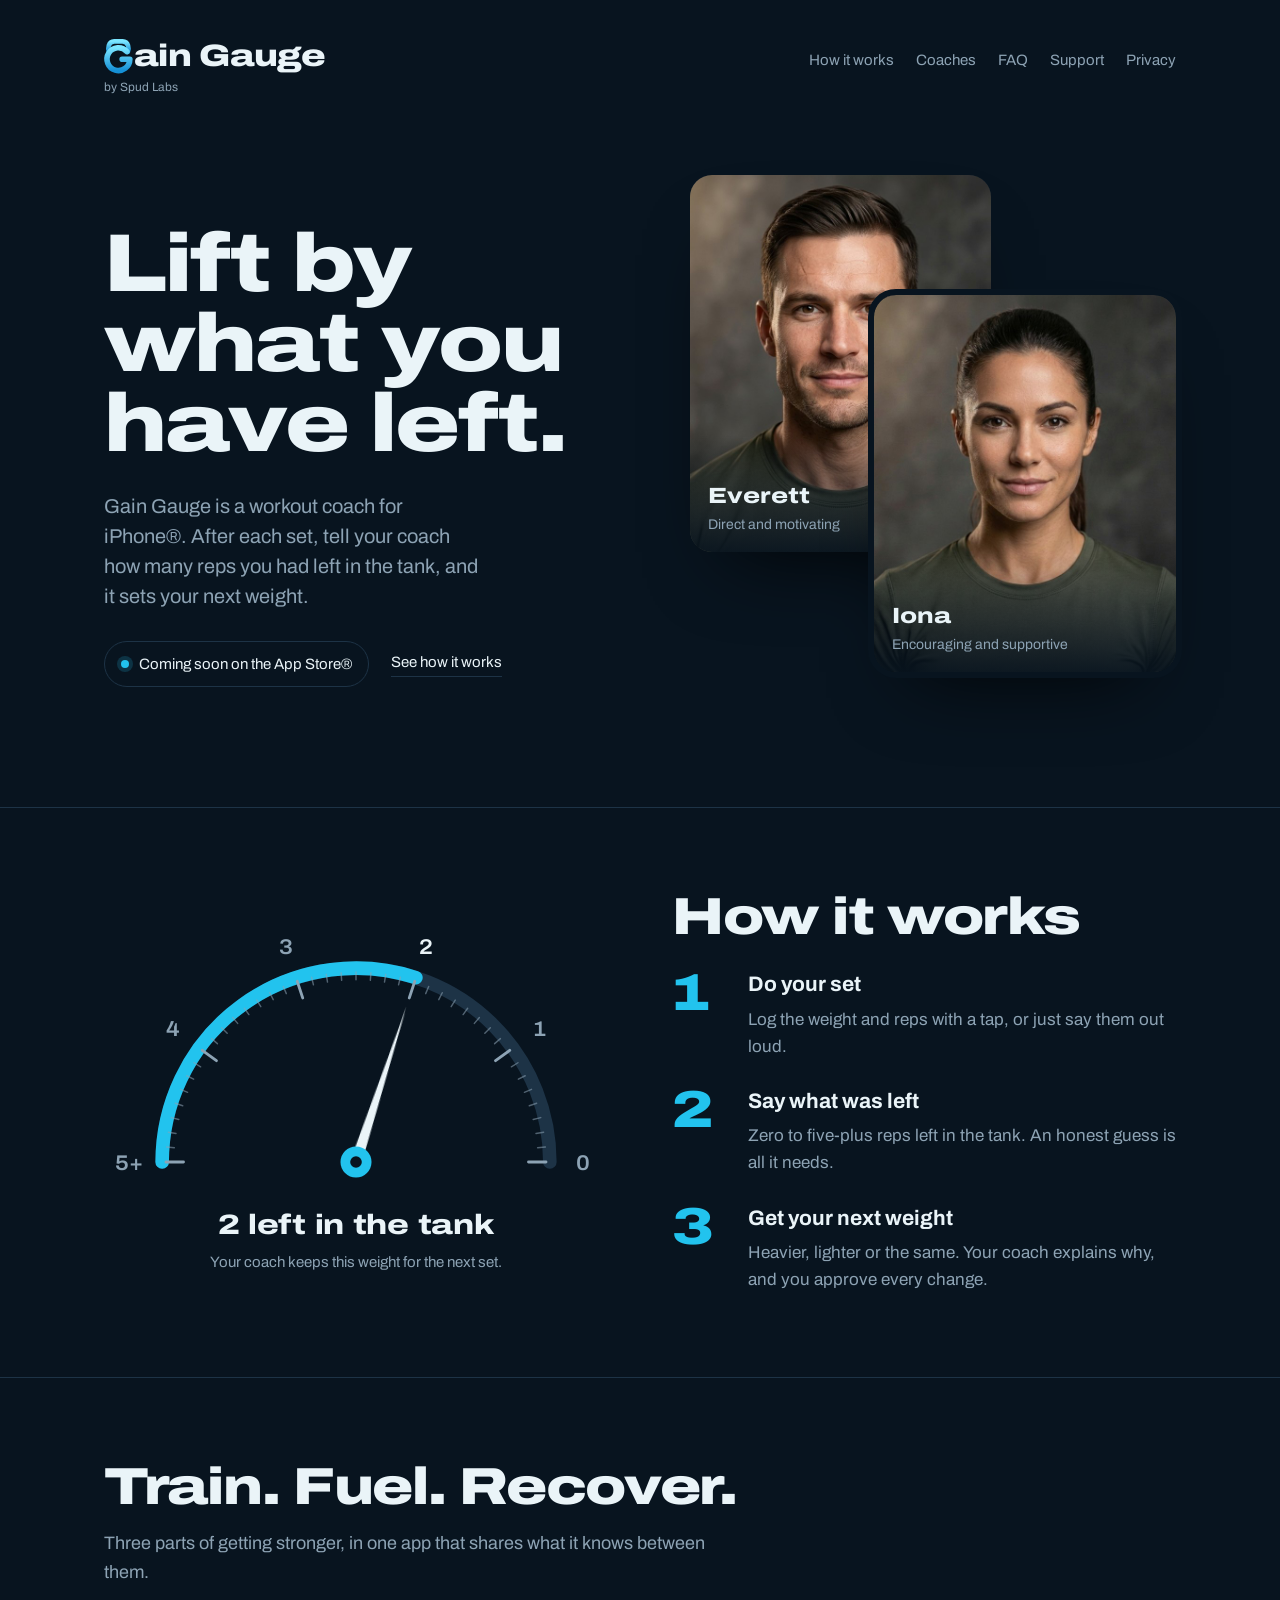
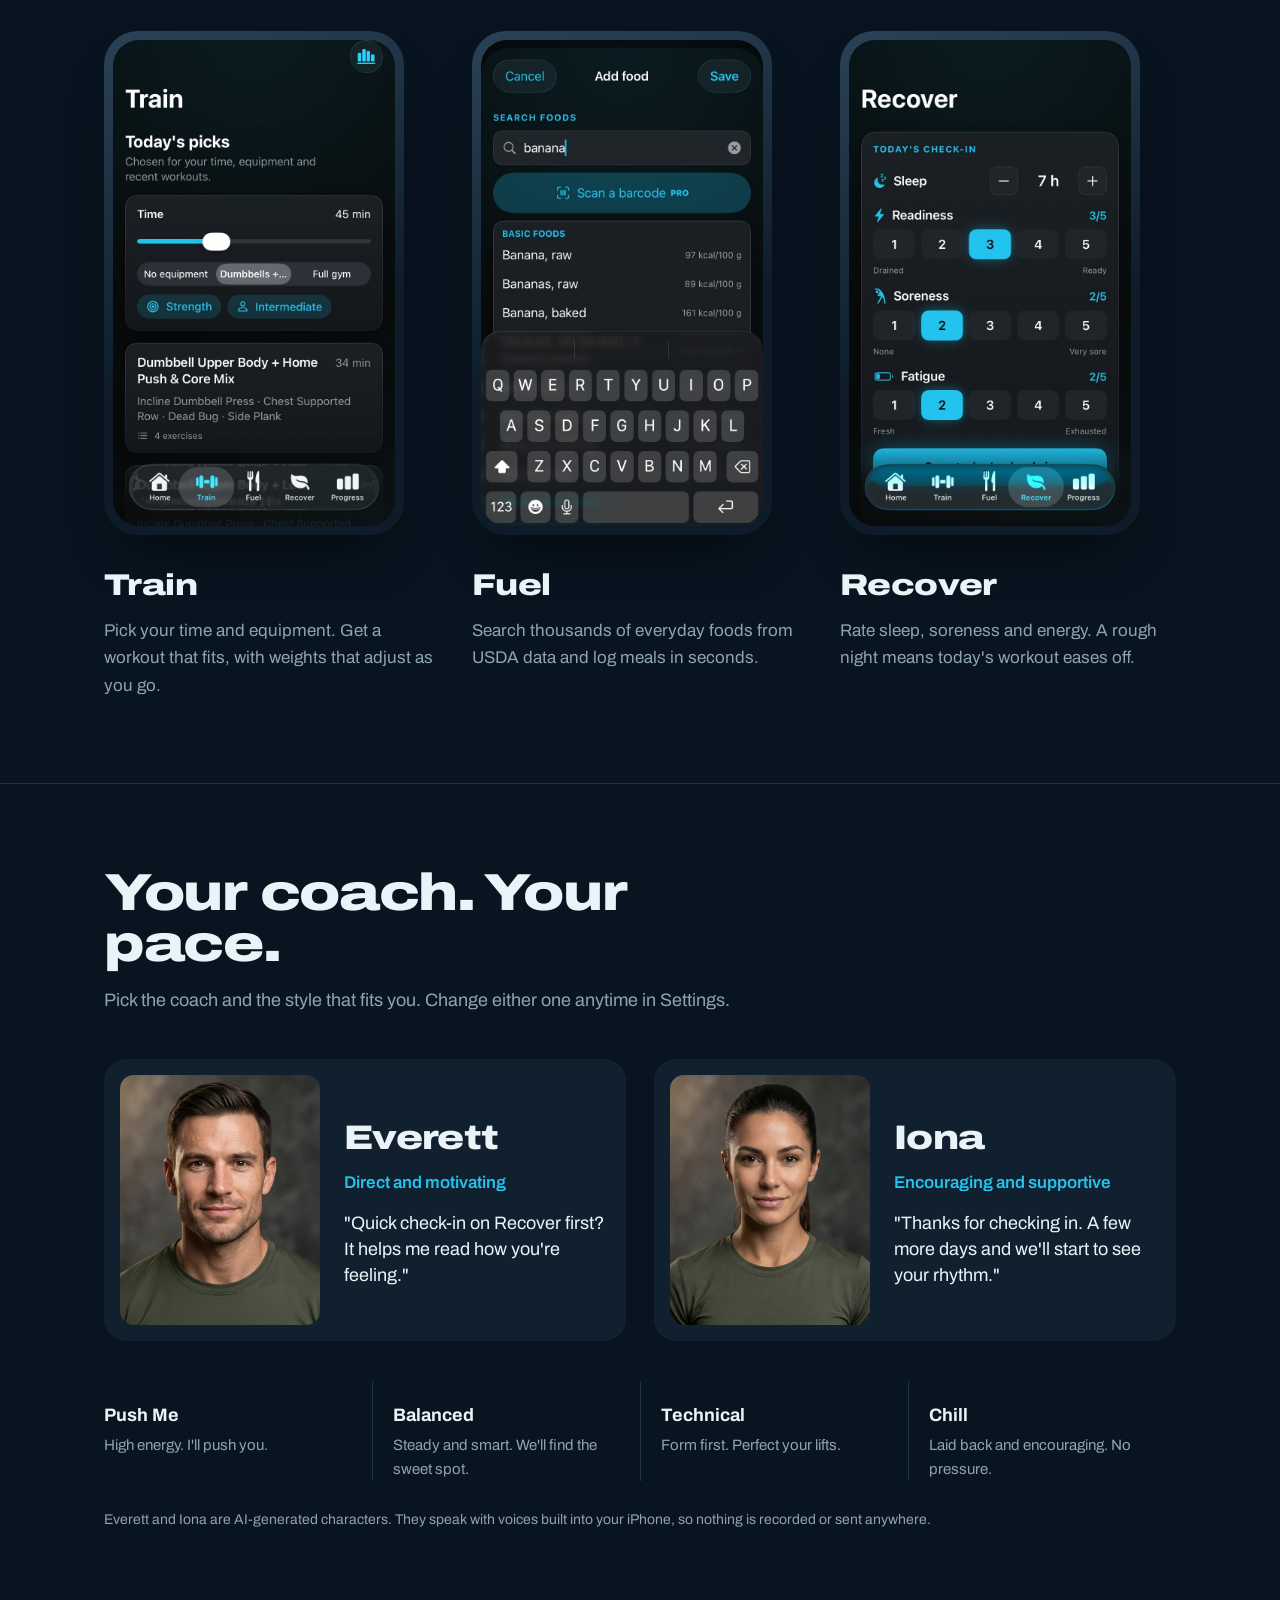
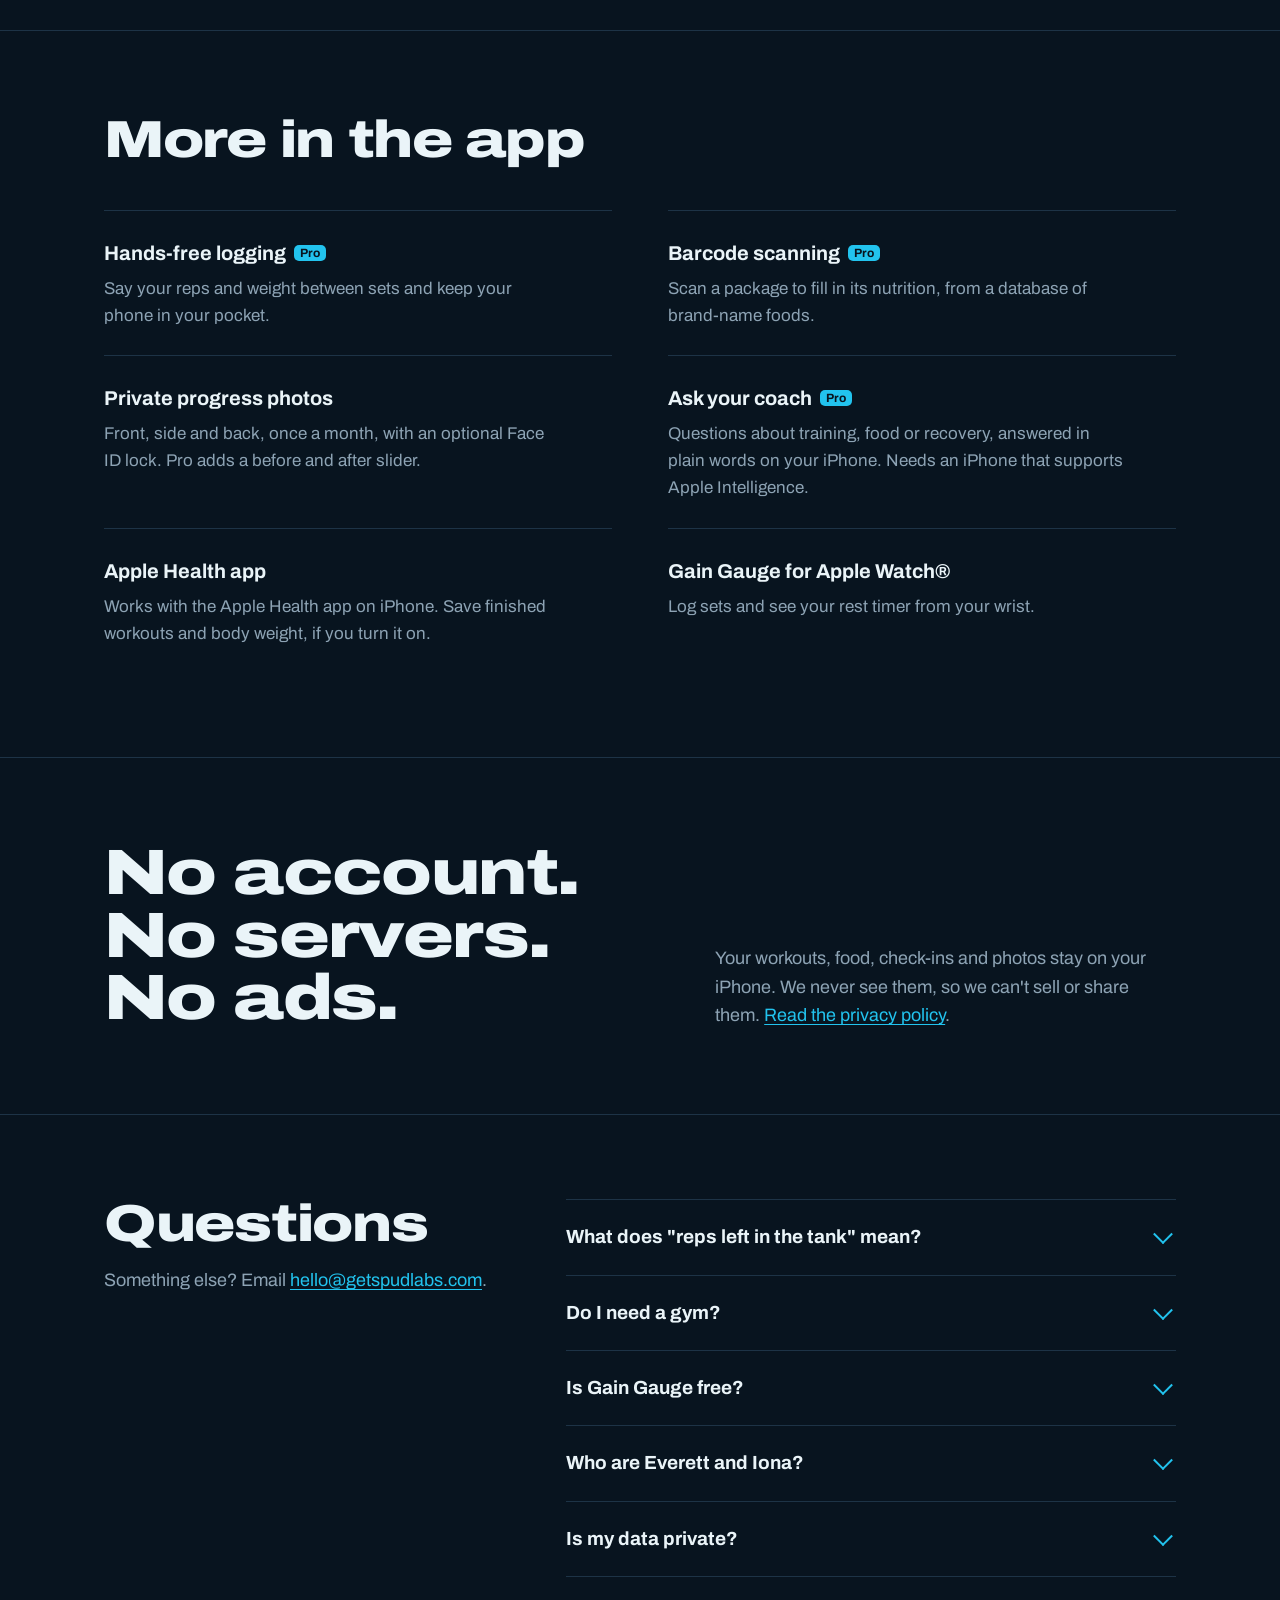
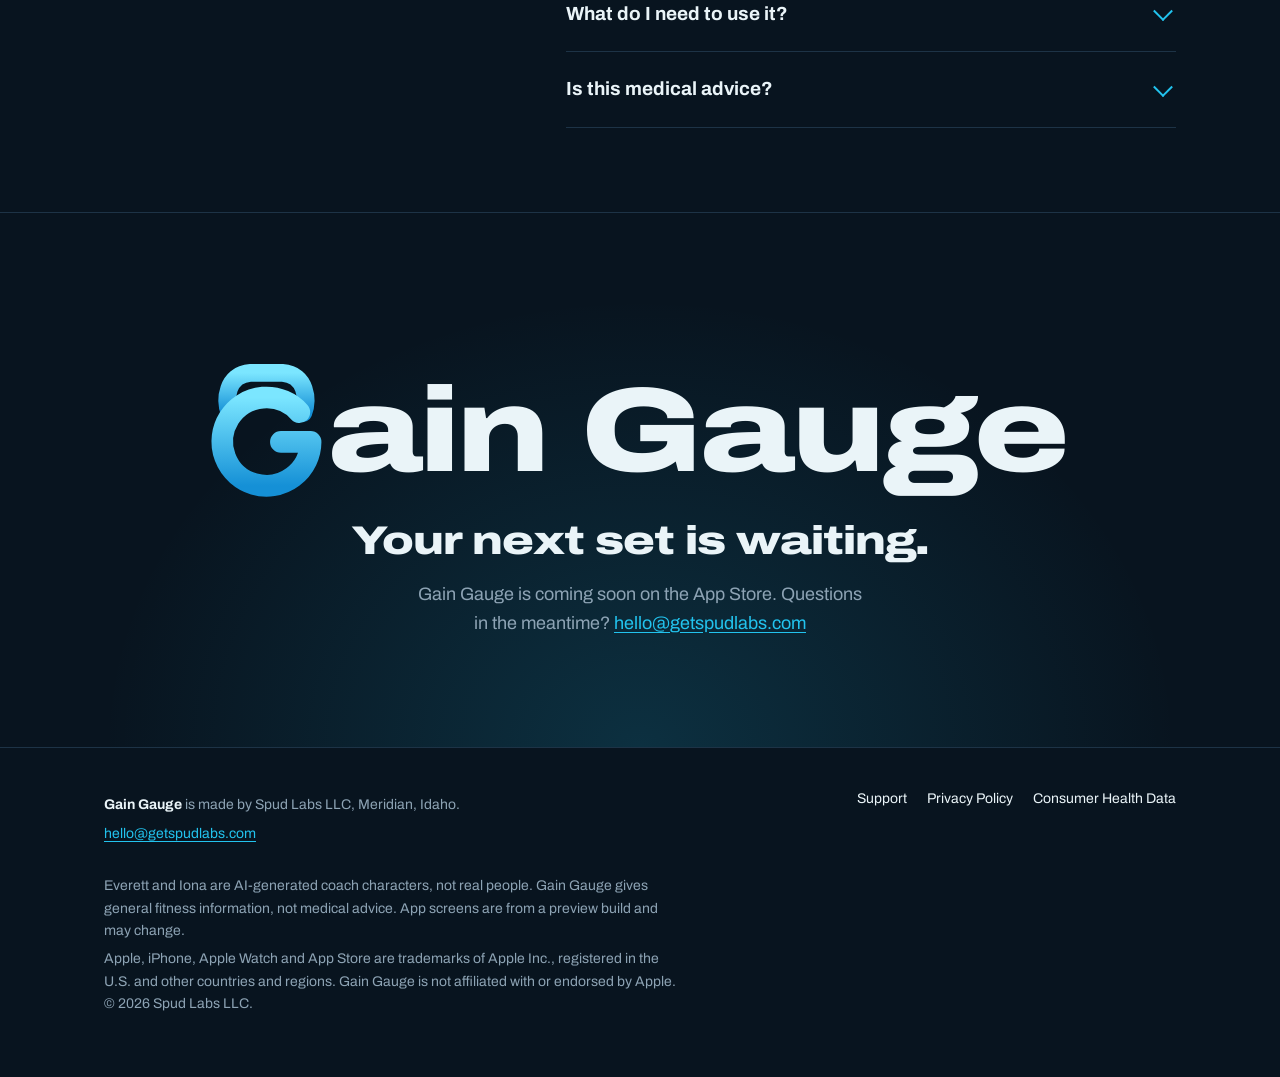
==== index.html @ 71b95c4a "Kettlebell handle redrawn wider so the G reads as a kettlebell, not a padlock" ====
<!doctype html>
<html lang="en"><head><meta charset="utf-8"><meta name="viewport" content="width=device-width,initial-scale=1">
<title>Gain Gauge, a workout coach for iPhone</title>
<meta name="description" content="Gain Gauge is a workout coach for iPhone. Tell it how many reps you had left in the tank and it sets your next weight. Made by Spud Labs LLC.">
<meta name="theme-color" content="#08141F">
<link rel="preload" href="fonts/archivo.woff2" as="font" type="font/woff2" crossorigin>
<link rel="icon" href="favicon.svg" type="image/svg+xml"><link rel="stylesheet" href="style.css"></head>
<body>
<div class="wrap"><div class="top">
  <a class="brand brand-wm" href="index.html" aria-label="Gain Gauge home"><span class="wordmark-sm"><span class="wm-g" aria-hidden="true"><svg viewBox="8 8 84 92"><defs><linearGradient id="ggh" x1="0" y1="0" x2="0" y2="1"><stop offset="0" stop-color="#7BE6FF"/><stop offset="1" stop-color="#1590D6"/></linearGradient></defs><path d="M27 46 C24 38 25 22 40 21 H60 C75 22 76 38 73 46" fill="none" stroke="url(#ggh)" stroke-width="11" stroke-linecap="round"/><path d="M70.5 45.5 A27.5 27.5 0 1 0 77.5 64 L59 64" fill="none" stroke="url(#ggh)" stroke-width="13.5" stroke-linecap="round" stroke-linejoin="round"/></svg></span><span aria-hidden="true">ain Gauge</span></span><small>by Spud Labs</small></a>
  <nav aria-label="Site"><a href="#how">How it works</a><a href="#coaches">Coaches</a><a href="#faq">FAQ</a><a href="support.html">Support</a><a href="privacy.html">Privacy</a></nav>
</div></div>
<main>
<div class="wrap">
  <div class="hero hero-coaches">
    <div>
      <h1 class="display">Lift by what you have left.</h1>
      <p class="lede">Gain Gauge is a workout coach for iPhone&reg;. After each set, tell your coach how many reps you had left in the tank, and it sets your next weight.</p>
      <div class="cta-row">
        <span class="status">Coming soon on the App Store&reg;</span>
        <a class="textlink" href="#how">See how it works</a>
      </div>
    </div>
    <div class="duo" aria-label="Coaches Everett and Iona">
      <figure class="portrait p1"><img src="img/coach-everett.jpg" alt="Coach Everett, an AI-generated character" width="640" height="800"><figcaption><b>Everett</b>Direct and motivating</figcaption></figure>
      <figure class="portrait p2"><img src="img/coach-iona.jpg" alt="Coach Iona, an AI-generated character" width="640" height="800"><figcaption><b>Iona</b>Encouraging and supportive</figcaption></figure>
    </div>
  </div>
</div>

<section id="how"><div class="wrap how-grid">
  <div class="gauge">
    <svg viewBox="0 0 520 300" role="img" aria-label="A gauge reading 2 reps left in the tank">
  <path class="track" d="M 60 260 A 200 200 0 0 1 460 260" fill="none" stroke-width="14" stroke-linecap="round"/>
  <path class="fill" d="M 60 260 A 200 200 0 0 1 321.8 69.8" fill="none" stroke-width="14" stroke-linecap="round"/>
  <line class="tick" x1="82.0" y1="260.0" x2="64.0" y2="260.0" stroke-width="3" stroke-linecap="round" opacity="1"/><line class="tick" x1="72.6" y1="245.2" x2="64.6" y2="244.6" stroke-width="1.5" stroke-linecap="round" opacity="0.55"/><line class="tick" x1="74.3" y1="230.6" x2="66.4" y2="229.3" stroke-width="1.5" stroke-linecap="round" opacity="0.55"/><line class="tick" x1="77.2" y1="216.1" x2="69.4" y2="214.2" stroke-width="1.5" stroke-linecap="round" opacity="0.55"/><line class="tick" x1="81.2" y1="201.9" x2="73.6" y2="199.4" stroke-width="1.5" stroke-linecap="round" opacity="0.55"/><line class="tick" x1="86.3" y1="188.1" x2="78.9" y2="185.0" stroke-width="1.5" stroke-linecap="round" opacity="0.55"/><line class="tick" x1="92.5" y1="174.6" x2="85.4" y2="171.0" stroke-width="1.5" stroke-linecap="round" opacity="0.55"/><line class="tick" x1="99.7" y1="161.8" x2="92.9" y2="157.6" stroke-width="1.5" stroke-linecap="round" opacity="0.55"/><line class="tick" x1="116.0" y1="155.4" x2="101.4" y2="144.8" stroke-width="3" stroke-linecap="round" opacity="1"/><line class="tick" x1="117.0" y1="137.9" x2="111.0" y2="132.7" stroke-width="1.5" stroke-linecap="round" opacity="0.55"/><line class="tick" x1="127.1" y1="127.1" x2="121.4" y2="121.4" stroke-width="1.5" stroke-linecap="round" opacity="0.55"/><line class="tick" x1="137.9" y1="117.0" x2="132.7" y2="111.0" stroke-width="1.5" stroke-linecap="round" opacity="0.55"/><line class="tick" x1="149.5" y1="107.9" x2="144.8" y2="101.4" stroke-width="1.5" stroke-linecap="round" opacity="0.55"/><line class="tick" x1="161.8" y1="99.7" x2="157.6" y2="92.9" stroke-width="1.5" stroke-linecap="round" opacity="0.55"/><line class="tick" x1="174.6" y1="92.5" x2="171.0" y2="85.4" stroke-width="1.5" stroke-linecap="round" opacity="0.55"/><line class="tick" x1="188.1" y1="86.3" x2="185.0" y2="78.9" stroke-width="1.5" stroke-linecap="round" opacity="0.55"/><line class="tick" x1="205.0" y1="90.7" x2="199.4" y2="73.6" stroke-width="3" stroke-linecap="round" opacity="1"/><line class="tick" x1="216.1" y1="77.2" x2="214.2" y2="69.4" stroke-width="1.5" stroke-linecap="round" opacity="0.55"/><line class="tick" x1="230.6" y1="74.3" x2="229.3" y2="66.4" stroke-width="1.5" stroke-linecap="round" opacity="0.55"/><line class="tick" x1="245.2" y1="72.6" x2="244.6" y2="64.6" stroke-width="1.5" stroke-linecap="round" opacity="0.55"/><line class="tick" x1="260.0" y1="72.0" x2="260.0" y2="64.0" stroke-width="1.5" stroke-linecap="round" opacity="0.55"/><line class="tick" x1="274.8" y1="72.6" x2="275.4" y2="64.6" stroke-width="1.5" stroke-linecap="round" opacity="0.55"/><line class="tick" x1="289.4" y1="74.3" x2="290.7" y2="66.4" stroke-width="1.5" stroke-linecap="round" opacity="0.55"/><line class="tick" x1="303.9" y1="77.2" x2="305.8" y2="69.4" stroke-width="1.5" stroke-linecap="round" opacity="0.55"/><line class="tick" x1="315.0" y1="90.7" x2="320.6" y2="73.6" stroke-width="3" stroke-linecap="round" opacity="1"/><line class="tick" x1="331.9" y1="86.3" x2="335.0" y2="78.9" stroke-width="1.5" stroke-linecap="round" opacity="0.55"/><line class="tick" x1="345.4" y1="92.5" x2="349.0" y2="85.4" stroke-width="1.5" stroke-linecap="round" opacity="0.55"/><line class="tick" x1="358.2" y1="99.7" x2="362.4" y2="92.9" stroke-width="1.5" stroke-linecap="round" opacity="0.55"/><line class="tick" x1="370.5" y1="107.9" x2="375.2" y2="101.4" stroke-width="1.5" stroke-linecap="round" opacity="0.55"/><line class="tick" x1="382.1" y1="117.0" x2="387.3" y2="111.0" stroke-width="1.5" stroke-linecap="round" opacity="0.55"/><line class="tick" x1="392.9" y1="127.1" x2="398.6" y2="121.4" stroke-width="1.5" stroke-linecap="round" opacity="0.55"/><line class="tick" x1="403.0" y1="137.9" x2="409.0" y2="132.7" stroke-width="1.5" stroke-linecap="round" opacity="0.55"/><line class="tick" x1="404.0" y1="155.4" x2="418.6" y2="144.8" stroke-width="3" stroke-linecap="round" opacity="1"/><line class="tick" x1="420.3" y1="161.8" x2="427.1" y2="157.6" stroke-width="1.5" stroke-linecap="round" opacity="0.55"/><line class="tick" x1="427.5" y1="174.6" x2="434.6" y2="171.0" stroke-width="1.5" stroke-linecap="round" opacity="0.55"/><line class="tick" x1="433.7" y1="188.1" x2="441.1" y2="185.0" stroke-width="1.5" stroke-linecap="round" opacity="0.55"/><line class="tick" x1="438.8" y1="201.9" x2="446.4" y2="199.4" stroke-width="1.5" stroke-linecap="round" opacity="0.55"/><line class="tick" x1="442.8" y1="216.1" x2="450.6" y2="214.2" stroke-width="1.5" stroke-linecap="round" opacity="0.55"/><line class="tick" x1="445.7" y1="230.6" x2="453.6" y2="229.3" stroke-width="1.5" stroke-linecap="round" opacity="0.55"/><line class="tick" x1="447.4" y1="245.2" x2="455.4" y2="244.6" stroke-width="1.5" stroke-linecap="round" opacity="0.55"/><line class="tick" x1="438.0" y1="260.0" x2="456.0" y2="260.0" stroke-width="3" stroke-linecap="round" opacity="1"/>
  <text class="num" x="26.0" y="268.0" text-anchor="middle">5+</text><text class="num" x="70.7" y="130.5" text-anchor="middle">4</text><text class="num" x="187.7" y="45.5" text-anchor="middle">3</text><text class="num on" x="332.3" y="45.5" text-anchor="middle">2</text><text class="num" x="449.3" y="130.5" text-anchor="middle">1</text><text class="num" x="494.0" y="268.0" text-anchor="middle">0</text>
  <g class="needle" style="--to:18deg">
    <path d="M 254 262 L 260 92 L 266 262 Z" fill="#EAF4F8"/>
  </g>
  <circle cx="260" cy="260" r="16" fill="#22C3EE"/><circle cx="260" cy="260" r="6" fill="#08141F"/>
</svg>
    <div class="caption"><b>2 left in the tank</b><span>Your coach keeps this weight for the next set.</span></div>
  </div>
  <div>
    <div class="section-head"><h2 class="display">How it works</h2></div>
    <ol class="steps steps-stack">
      <li><h3>Do your set</h3><p>Log the weight and reps with a tap, or just say them out loud.</p></li>
      <li><h3>Say what was left</h3><p>Zero to five-plus reps left in the tank. An honest guess is all it needs.</p></li>
      <li><h3>Get your next weight</h3><p>Heavier, lighter or the same. Your coach explains why, and you approve every change.</p></li>
    </ol>
  </div>
</div></section>

<section><div class="wrap">
  <div class="section-head"><h2 class="display">Train. Fuel. Recover.</h2><p>Three parts of getting stronger, in one app that shares what it knows between them.</p></div>
  <div class="trio">
    <article><div class="phone"><img src="img/app-train.jpg" alt="Train screen with today's workout picks, time slider and equipment choices" loading="lazy" width="750" height="1294"></div>
      <h3>Train</h3><p>Pick your time and equipment. Get a workout that fits, with weights that adjust as you go.</p></article>
    <article><div class="phone"><img src="img/app-fuel.jpg" alt="Add food screen searching for banana with matching foods" loading="lazy" width="750" height="1294"></div>
      <h3>Fuel</h3><p>Search thousands of everyday foods from USDA data and log meals in seconds.</p></article>
    <article><div class="phone"><img src="img/app-recover.jpg" alt="Recover check-in with sleep hours and readiness, soreness and fatigue ratings" loading="lazy" width="750" height="1294"></div>
      <h3>Recover</h3><p>Rate sleep, soreness and energy. A rough night means today's workout eases off.</p></article>
  </div>
</div></section>

<section id="coaches"><div class="wrap">
  <div class="section-head"><h2 class="display">Your coach. Your pace.</h2><p>Pick the coach and the style that fits you. Change either one anytime in Settings.</p></div>
  <div class="coach-cards">
    <article class="coach"><img src="img/coach-everett.jpg" alt="" width="640" height="800" loading="lazy">
      <div><h3>Everett</h3><p class="tag">Direct and motivating</p><blockquote>"Quick check-in on Recover first? It helps me read how you're feeling."</blockquote></div></article>
    <article class="coach"><img src="img/coach-iona.jpg" alt="" width="640" height="800" loading="lazy">
      <div><h3>Iona</h3><p class="tag">Encouraging and supportive</p><blockquote>"Thanks for checking in. A few more days and we'll start to see your rhythm."</blockquote></div></article>
  </div>
  <dl class="styles">
    <div><dt>Push Me</dt><dd>High energy. I'll push you.</dd></div>
    <div><dt>Balanced</dt><dd>Steady and smart. We'll find the sweet spot.</dd></div>
    <div><dt>Technical</dt><dd>Form first. Perfect your lifts.</dd></div>
    <div><dt>Chill</dt><dd>Laid back and encouraging. No pressure.</dd></div>
  </dl>
  <p class="note">Everett and Iona are AI-generated characters. They speak with voices built into your iPhone, so nothing is recorded or sent anywhere.</p>
</div></section>

<section><div class="wrap">
  <div class="section-head"><h2 class="display">More in the app</h2></div>
  <dl class="features">
    <div><dt>Hands-free logging<span class="pro">Pro</span></dt><dd>Say your reps and weight between sets and keep your phone in your pocket.</dd></div>
    <div><dt>Barcode scanning<span class="pro">Pro</span></dt><dd>Scan a package to fill in its nutrition, from a database of brand-name foods.</dd></div>
    <div><dt>Private progress photos</dt><dd>Front, side and back, once a month, with an optional Face ID lock. Pro adds a before and after slider.</dd></div>
    <div><dt>Ask your coach<span class="pro">Pro</span></dt><dd>Questions about training, food or recovery, answered in plain words on your iPhone. Needs an iPhone that supports Apple Intelligence.</dd></div>
    <div><dt>Apple Health app</dt><dd>Works with the Apple Health app on iPhone. Save finished workouts and body weight, if you turn it on.</dd></div>
    <div><dt>Gain Gauge for Apple Watch&reg;</dt><dd>Log sets and see your rest timer from your wrist.</dd></div>
  </dl>
</div></section>

<section><div class="wrap privacy-block">
  <h2 class="display">No account. No servers. No ads.</h2>
  <p>Your workouts, food, check-ins and photos stay on your iPhone. We never see them, so we can't sell or share them. <a href="privacy.html">Read the privacy policy</a>.</p>
</div></section>

<section id="faq"><div class="wrap faq-grid">
  <div class="section-head"><h2 class="display">Questions</h2><p>Something else? Email <a href="mailto:hello@getspudlabs.com">hello@getspudlabs.com</a>.</p></div>
  <div class="faq">
    <details><summary>What does "reps left in the tank" mean?</summary><p>How many more reps you could have done with good form before you had to stop. Two left means the set was hard but you had a little more. Your coach uses that number to pick your next weight.</p></details>
    <details><summary>Do I need a gym?</summary><p>No. There are plans for a full gym, a few dumbbells at home, or just your bodyweight.</p></details>
    <details><summary>Is Gain Gauge free?</summary><p>Yes, to start. Workouts, your coach, food search, recovery check-ins and the progress photo gallery are free. Gain Gauge Pro adds hands-free voice logging, barcode scanning, smart coach chat, long-term progress and progress photo tools. Prices will be shown in the App Store at launch.</p></details>
    <details><summary>Who are Everett and Iona?</summary><p>They're AI-generated coach characters, not real people. Their voices come from your iPhone, so nothing is recorded or sent anywhere.</p></details>
    <details><summary>Is my data private?</summary><p>Yes. There's no account and no server. Your workouts, food, check-ins and photos stay on your iPhone, and we never see them. <a href="privacy.html">Read the privacy policy</a>.</p></details>
    <details><summary>What do I need to use it?</summary><p>An iPhone with iOS 17 or later. Apple Watch is optional. Smart coach chat needs an iPhone that supports Apple Intelligence.</p></details>
    <details><summary>Is this medical advice?</summary><p>No. Gain Gauge gives general fitness information. Check with your doctor before starting a new program, and stop if you feel pain, dizziness or chest discomfort.</p></details>
  </div>
</div></section>


<section class="closing"><div class="wrap">
  <p class="wordmark" role="img" aria-label="Gain Gauge"><span class="wm-g" aria-hidden="true"><svg viewBox="8 8 84 92"><defs><linearGradient id="gga" x1="0" y1="0" x2="0" y2="1"><stop offset="0" stop-color="#7BE6FF"/><stop offset="1" stop-color="#1590D6"/></linearGradient></defs><path d="M27 46 C24 38 25 22 40 21 H60 C75 22 76 38 73 46" fill="none" stroke="url(#gga)" stroke-width="11" stroke-linecap="round"/><path d="M70.5 45.5 A27.5 27.5 0 1 0 77.5 64 L59 64" fill="none" stroke="url(#gga)" stroke-width="13.5" stroke-linecap="round" stroke-linejoin="round"/></svg></span><span aria-hidden="true">ain Gauge</span></p>
  <h2 class="display closing-line">Your next set is waiting.</h2>
  <p>Gain Gauge is coming soon on the App Store. Questions in the meantime? <a href="mailto:hello@getspudlabs.com">hello@getspudlabs.com</a></p>
</div></section>
</main>
<footer><div class="wrap">
  <div class="row">
    <div>
      <p><strong style="color:var(--frost)">Gain Gauge</strong> is made by Spud Labs LLC, Meridian, Idaho.</p>
      <p><a href="mailto:hello@getspudlabs.com">hello@getspudlabs.com</a></p>
    </div>
    <nav aria-label="Footer"><a href="support.html">Support</a><a href="privacy.html">Privacy Policy</a><a href="privacy.html#health-data">Consumer Health Data</a></nav>
  </div>
  <p style="margin-top:24px">Everett and Iona are AI-generated coach characters, not real people. Gain Gauge gives general fitness information, not medical advice. App screens are from a preview build and may change.</p>
  <p>Apple, iPhone, Apple Watch and App Store are trademarks of Apple Inc., registered in the U.S. and other countries and regions. Gain Gauge is not affiliated with or endorsed by Apple. &copy; 2026 Spud Labs LLC.</p>
</div></footer>
</body></html>
---- style.css ----
/* Gain Gauge / Spud Labs site. One family (Archivo, OFL, self-hosted): wide + heavy for display, normal width for reading. */
@font-face{font-family:"Archivo";src:url("fonts/archivo.woff2") format("woff2");font-weight:100 900;font-stretch:62% 125%;font-display:swap}

:root{
  --ink:#08141F;      /* page */
  --steel:#10202F;    /* raised surfaces */
  --rule:#1D3346;     /* hairlines, gauge track */
  --frost:#EAF4F8;    /* text */
  --slate:#8DA3B4;    /* secondary text */
  --ice:#22C3EE;      /* brand */
  --measure:64ch;
}
*{box-sizing:border-box}
html{-webkit-text-size-adjust:100%}
body{margin:0;background:var(--ink);color:var(--frost);font-family:"Archivo",-apple-system,BlinkMacSystemFont,"Segoe UI",sans-serif;
  font-size:17px;line-height:1.6;font-stretch:100%;font-weight:400}
a{color:var(--ice);text-underline-offset:3px}
a:focus-visible,button:focus-visible{outline:2px solid var(--ice);outline-offset:3px;border-radius:4px}
img{max-width:100%;display:block}

.wrap{max-width:1120px;margin:0 auto;padding:0 24px}
@media (max-width:600px){.wrap{padding:0 16px}}

/* Top bar */
.top{display:flex;align-items:center;justify-content:space-between;padding:22px 0}
.brand{color:var(--frost);text-decoration:none;font-stretch:125%;font-weight:800;font-size:21px;letter-spacing:-.01em}
.brand small{display:block;font-stretch:100%;font-weight:400;font-size:12px;color:var(--slate);letter-spacing:0}
.top nav{display:flex;gap:22px;font-size:15px}
.top nav a{color:var(--slate);text-decoration:none}
.top nav a:hover{color:var(--frost)}

/* Display type: wide and heavy, like stamped plates */
.display{font-stretch:125%;font-weight:850;line-height:.98;letter-spacing:-.025em;margin:0}

/* Hero */
.hero{display:grid;grid-template-columns:1.05fr .95fr;gap:48px;align-items:center;padding:56px 0 88px}
.hero h1{font-size:clamp(44px,6.4vw,84px)}
.hero p.lede{font-size:20px;line-height:1.5;color:var(--slate);max-width:34ch;margin:26px 0 30px}
.status{display:inline-flex;align-items:center;gap:10px;padding:10px 16px;border:1px solid var(--rule);border-radius:999px;font-size:15px;color:var(--frost)}
.status::before{content:"";width:8px;height:8px;border-radius:50%;background:var(--ice);box-shadow:0 0 0 4px rgba(34,195,238,.18)}
@media (max-width:860px){.hero{grid-template-columns:1fr;gap:28px;padding:28px 0 64px}}

/* The gauge */
.gauge{width:100%;max-width:520px;justify-self:center}
.gauge svg{width:100%;height:auto;overflow:visible}
.gauge .track{stroke:var(--rule)}
.gauge .fill{stroke:var(--ice)}
.gauge .tick{stroke:var(--slate)}
.gauge .num{fill:var(--slate);font-size:22px;font-stretch:110%;font-weight:600}
.gauge .num.on{fill:var(--frost)}
.gauge .needle{transform-origin:260px 260px;transform:rotate(var(--to));animation:sweep 1.6s cubic-bezier(.2,.9,.2,1.15) .3s both}
.gauge .caption{text-align:center;margin-top:-6px}
.gauge .caption b{display:block;font-stretch:125%;font-weight:800;font-size:28px;letter-spacing:-.01em}
.gauge .caption span{color:var(--slate);font-size:15px}
@keyframes sweep{from{transform:rotate(-90deg)}to{transform:rotate(var(--to))}}
@media (prefers-reduced-motion:reduce){.gauge .needle{animation:none}}

/* Sections */
section{padding:84px 0;border-top:1px solid var(--rule)}
.section-head{max-width:var(--measure);margin-bottom:44px}
.section-head h2{font-size:clamp(32px,4.2vw,52px)}
.section-head p{color:var(--slate);font-size:18px;margin:16px 0 0}
@media (max-width:600px){section{padding:60px 0}}

/* How it works: a real sequence, so numbered */
.steps{list-style:none;margin:0;padding:0;display:grid;grid-template-columns:repeat(3,1fr);gap:0;counter-reset:s}
.steps li{counter-increment:s;padding:0 32px 0 0}
.steps li+li{padding-left:32px;border-left:1px solid var(--rule)}
.steps li::before{content:counter(s);display:block;font-stretch:125%;font-weight:850;font-size:64px;line-height:1;color:var(--ice);margin-bottom:18px}
.steps h3{font-size:21px;line-height:1.25;margin:0 0 8px;font-weight:700}
.steps p{margin:0;color:var(--slate)}
@media (max-width:820px){.steps{grid-template-columns:1fr;gap:34px}.steps li,.steps li+li{padding:0;border:0}}

/* Screens */
.screens{display:grid;grid-template-columns:repeat(3,minmax(0,1fr));gap:28px;align-items:start}
.screens figure{margin:0}
.phone{border-radius:34px;padding:9px;background:linear-gradient(160deg,#2A4257,#0E1C29 60%);box-shadow:0 30px 60px -30px rgba(0,0,0,.8)}
.phone img{border-radius:26px;width:100%;height:auto}
.screens figure:nth-child(2){margin-top:48px}
.screens figcaption{margin-top:16px;font-size:15px;color:var(--slate);max-width:30ch}
.screens figcaption b{color:var(--frost);font-weight:600}
@media (max-width:760px){.screens{grid-template-columns:repeat(3,72%);overflow-x:auto;scroll-snap-type:x mandatory;padding-bottom:8px;margin-right:-16px}.screens figure{scroll-snap-align:start}.screens figure:nth-child(2){margin-top:0}}
.note{color:var(--slate);font-size:14px;margin-top:28px}

/* Features: a ruled two-column list, not cards */
.features{display:grid;grid-template-columns:1fr 1fr;column-gap:56px;margin:0}
.features div{padding:26px 0;border-top:1px solid var(--rule)}
.features dt{font-weight:700;font-size:20px;margin-bottom:6px}
.features dd{margin:0;color:var(--slate);max-width:46ch}
.pro{font-size:12px;font-weight:700;color:var(--ink);background:var(--ice);border-radius:5px;padding:1px 6px;margin-left:8px;vertical-align:3px}
@media (max-width:760px){.features{grid-template-columns:1fr}}

/* Privacy statement */
.privacy-block{display:grid;grid-template-columns:1.1fr .9fr;gap:48px;align-items:end}
.privacy-block h2{font-size:clamp(36px,5vw,64px)}
.privacy-block p{color:var(--slate);font-size:18px;margin:0}
@media (max-width:820px){.privacy-block{grid-template-columns:1fr;gap:20px}}

/* Footer */
footer{border-top:1px solid var(--rule);padding:40px 0 56px;color:var(--slate);font-size:14px}
footer .row{display:flex;justify-content:space-between;gap:24px;flex-wrap:wrap}
footer nav{display:flex;gap:20px;flex-wrap:wrap}
footer nav a{color:var(--frost);text-decoration:none}
footer nav a:hover{text-decoration:underline}
footer p{margin:6px 0;max-width:72ch}

/* Text pages (privacy, support) */
.doc{max-width:720px;padding:40px 0 72px}
.doc h1{font-stretch:125%;font-weight:850;letter-spacing:-.02em;font-size:clamp(36px,5vw,52px);line-height:1.05;margin:8px 0 10px}
.doc h2{font-size:21px;font-weight:700;margin:40px 0 8px}
.doc p,.doc li{color:#C9D8E2}
.doc ul{padding-left:20px}
.doc li{margin:6px 0}
.doc .muted{color:var(--slate);font-size:15px}
.doc .card{background:var(--steel);border-left:3px solid var(--ice);border-radius:4px 12px 12px 4px;padding:18px 22px;margin:28px 0;color:var(--frost)}
.doc strong{color:var(--frost)}

/* Mark (placeholder until the final logo) */
.brand{display:flex;align-items:center;gap:12px}
.brand .mark{width:38px;height:38px;flex:none;background:var(--steel);border-radius:10px;padding:3px}

/* FAQ */
.faq-grid{display:grid;grid-template-columns:.8fr 1.2fr;gap:56px;align-items:start}
.faq-grid .section-head{margin-bottom:0;position:sticky;top:24px}
.faq details{border-top:1px solid var(--rule)}
.faq details:last-child{border-bottom:1px solid var(--rule)}
.faq summary{list-style:none;cursor:pointer;padding:22px 44px 22px 0;font-weight:700;font-size:19px;position:relative}
.faq summary::-webkit-details-marker{display:none}
.faq summary::after{content:"";position:absolute;right:6px;top:50%;width:12px;height:12px;border-right:2px solid var(--ice);border-bottom:2px solid var(--ice);transform:translateY(-70%) rotate(45deg);transition:transform .2s}
.faq details[open] summary::after{transform:translateY(-30%) rotate(-135deg)}
.faq details p{margin:0 0 24px;color:var(--slate);max-width:60ch}
.faq summary:focus-visible{outline:2px solid var(--ice);outline-offset:4px}
@media (prefers-reduced-motion:reduce){.faq summary::after{transition:none}}
@media (max-width:820px){.faq-grid{grid-template-columns:1fr;gap:24px}.faq-grid .section-head{position:static}}

/* ---- v3: coaches-first ---- */
.cta-row{display:flex;align-items:center;gap:22px;flex-wrap:wrap}
.textlink{color:var(--frost);font-size:15px;text-decoration:none;border-bottom:1px solid var(--rule);padding-bottom:2px}
.textlink:hover{border-color:var(--ice)}

/* Hero portraits: two offset cards, the one bold moment */
.duo{position:relative;height:560px;justify-self:end;width:100%;max-width:520px}
.portrait{position:absolute;margin:0;width:62%;border-radius:22px;overflow:hidden;background:var(--steel);box-shadow:0 40px 80px -40px rgba(0,0,0,.9)}
.portrait img{width:100%;height:auto;aspect-ratio:4/5;object-fit:cover}
.portrait figcaption{position:absolute;left:0;right:0;bottom:0;padding:44px 18px 16px;background:linear-gradient(transparent,rgba(8,20,31,.92));font-size:14px;color:var(--slate)}
.portrait figcaption b{display:block;color:var(--frost);font-stretch:125%;font-weight:800;font-size:22px}
.p1{left:0;top:0;z-index:1}
.p2{right:0;top:120px;z-index:2;outline:6px solid var(--ink)}
.hero-coaches{padding-bottom:72px}
@media (max-width:860px){.duo{height:auto;display:grid;grid-template-columns:1fr 1fr;gap:12px;max-width:none}.portrait{position:relative;width:auto;top:auto;left:auto;right:auto;outline:0}.p2{margin-top:36px}}

/* How it works: gauge beside the steps */
.how-grid{display:grid;grid-template-columns:1fr 1fr;gap:64px;align-items:center}
.how-grid .section-head{margin-bottom:28px}
.steps-stack{grid-template-columns:1fr;gap:28px}
.steps-stack li,.steps-stack li+li{padding:0 0 0 76px;border:0;position:relative}
.steps-stack li::before{position:absolute;left:0;top:-4px;font-size:52px;margin:0}
@media (max-width:860px){.how-grid{grid-template-columns:1fr;gap:36px}}

/* Train / Fuel / Recover */
.trio{display:grid;grid-template-columns:repeat(3,minmax(0,1fr));gap:32px}
.trio article h3{font-stretch:125%;font-weight:850;font-size:30px;letter-spacing:-.02em;margin:26px 0 8px}
.trio article p{color:var(--slate);margin:0;max-width:34ch}
.trio .phone{max-width:300px}
@media (max-width:860px){.trio{grid-template-columns:1fr;gap:56px}.trio .phone{max-width:280px}}

/* Coach cards */
.coach-cards{display:grid;grid-template-columns:1fr 1fr;gap:28px}
.coach{display:grid;grid-template-columns:200px 1fr;gap:24px;align-items:center;background:var(--steel);border-radius:22px;padding:16px;overflow:hidden}
.coach img{border-radius:14px;aspect-ratio:4/5;object-fit:cover;width:100%}
.coach h3{font-stretch:125%;font-weight:850;font-size:34px;letter-spacing:-.02em;margin:0}
.coach .tag{color:var(--ice);margin:4px 0 14px;font-weight:600}
.coach blockquote{margin:0;color:var(--frost);font-size:18px;line-height:1.45;max-width:30ch}
@media (max-width:900px){.coach-cards{grid-template-columns:1fr}.coach{grid-template-columns:140px 1fr}}
.styles{display:grid;grid-template-columns:repeat(4,1fr);gap:0;margin:40px 0 0}
.styles div{padding:20px 20px 0 0}
.styles div+div{padding-left:20px;border-left:1px solid var(--rule)}
.styles dt{font-weight:700;font-size:18px}
.styles dd{margin:4px 0 0;color:var(--slate);font-size:15px}
@media (max-width:820px){.styles{grid-template-columns:1fr 1fr;row-gap:22px}.styles div:nth-child(3){padding-left:0;border-left:0}}

/* Closing band */
.closing{text-align:center;padding:110px 0;background:radial-gradient(60% 120% at 50% 100%,rgba(34,195,238,.16),transparent 70%)}
.closing h2{font-size:clamp(36px,5.4vw,72px)}
.closing p{color:var(--slate);font-size:18px;margin:20px auto 0;max-width:46ch}
.coach img,.portrait img{height:auto}
.coach{align-items:center}
@media (max-width:760px){.top nav a[href="#how"],.top nav a[href="#coaches"],.top nav a[href="privacy.html"]{display:none}.top nav{gap:16px}}

/* Gain Gauge logo: icon in the header, kettlebell-G wordmark for big moments */
.brand .mark{background:none;padding:0;border-radius:0;width:40px;height:40px}
.wordmark{font-stretch:125%;font-weight:850;letter-spacing:-.02em;line-height:1;margin:0 0 34px;font-size:clamp(56px,9vw,120px);color:var(--frost);white-space:nowrap}
.wm-g{display:inline-block;width:.97em;height:1.27em;margin-right:-.01em;vertical-align:baseline;position:relative;top:.135em}
.wm-g svg{width:100%;height:100%;overflow:visible;display:block}
.closing .closing-line{font-size:clamp(26px,3.4vw,40px)}
.closing .wordmark{font-size:clamp(36px,10.5vw,120px);color:var(--frost);margin:0 auto 30px;max-width:none}
/* Header wordmark: the kettlebell-G "Gain Gauge", ~230px wide on computers, ~180px on phones */
.brand-wm{display:block;text-decoration:none}
.wordmark-sm{display:block;font-stretch:125%;font-weight:850;letter-spacing:-.02em;line-height:1;font-size:31px;color:var(--frost);white-space:nowrap;padding-top:6px}
.brand-wm small{display:block;margin-top:6px;font-size:12px;color:var(--slate);font-stretch:100%;font-weight:400;letter-spacing:0}
@media (max-width:600px){.wordmark-sm{font-size:24px}}
.wm-g{margin-right:.04em}
/* Kettlebell-G sized to the reference artwork: body = 1.30x cap height, top at cap line, dips 0.31 cap below baseline; gap 0.13 cap */
.wm-g{width:1.124em;height:1.231em;top:.244em;margin-left:-.107em;margin-right:-.055em}
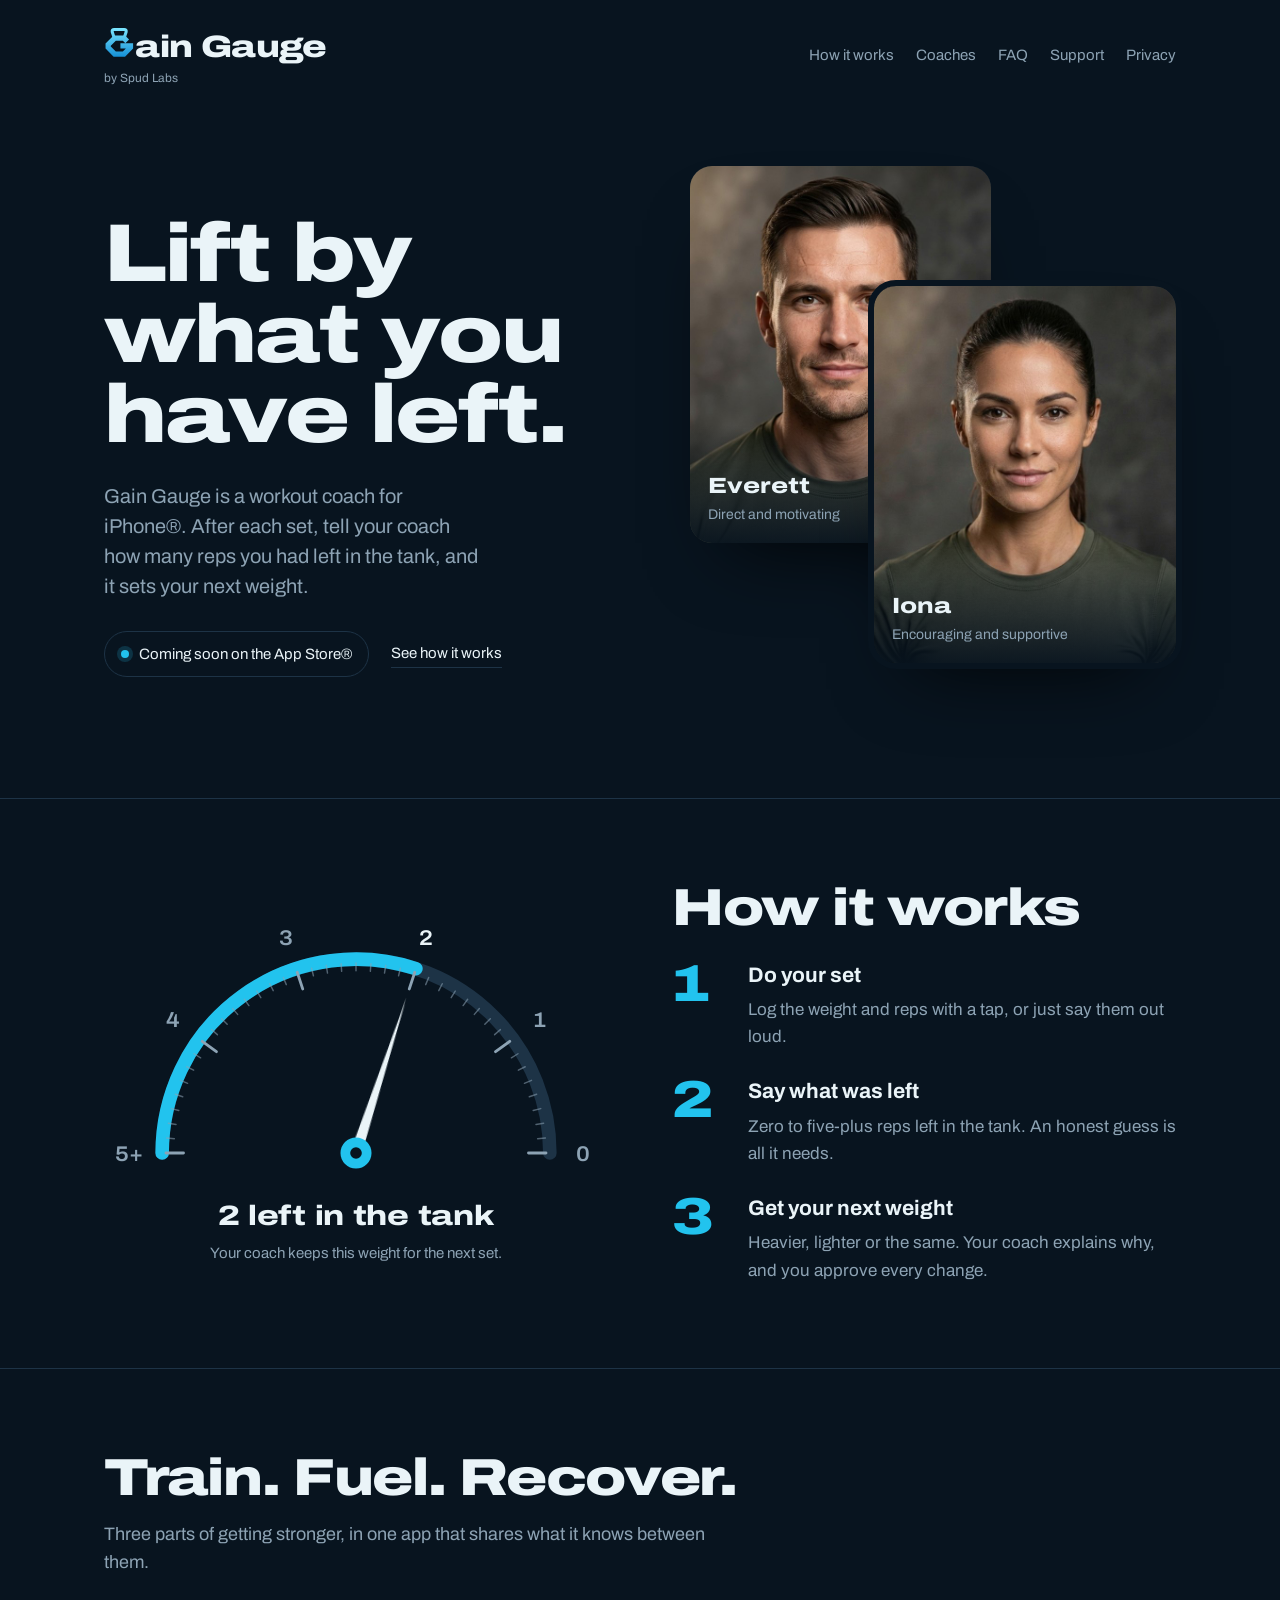
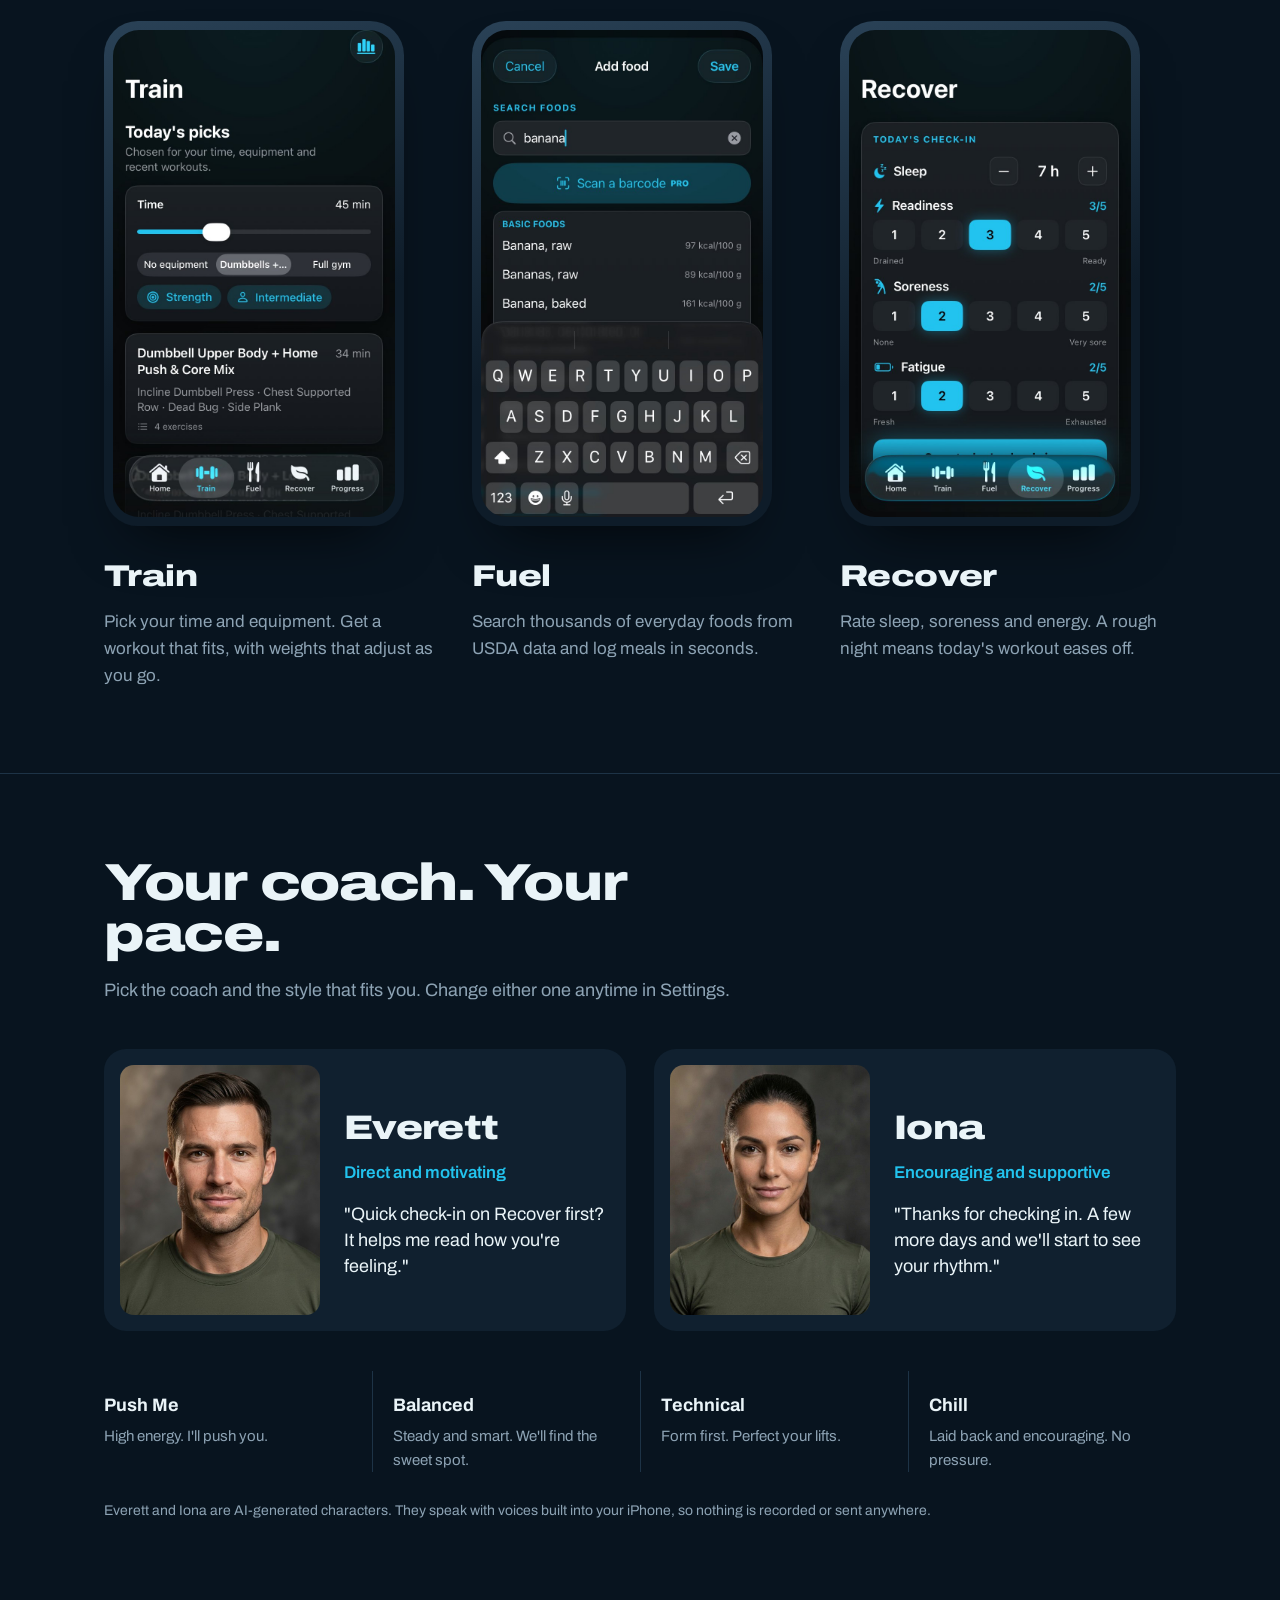
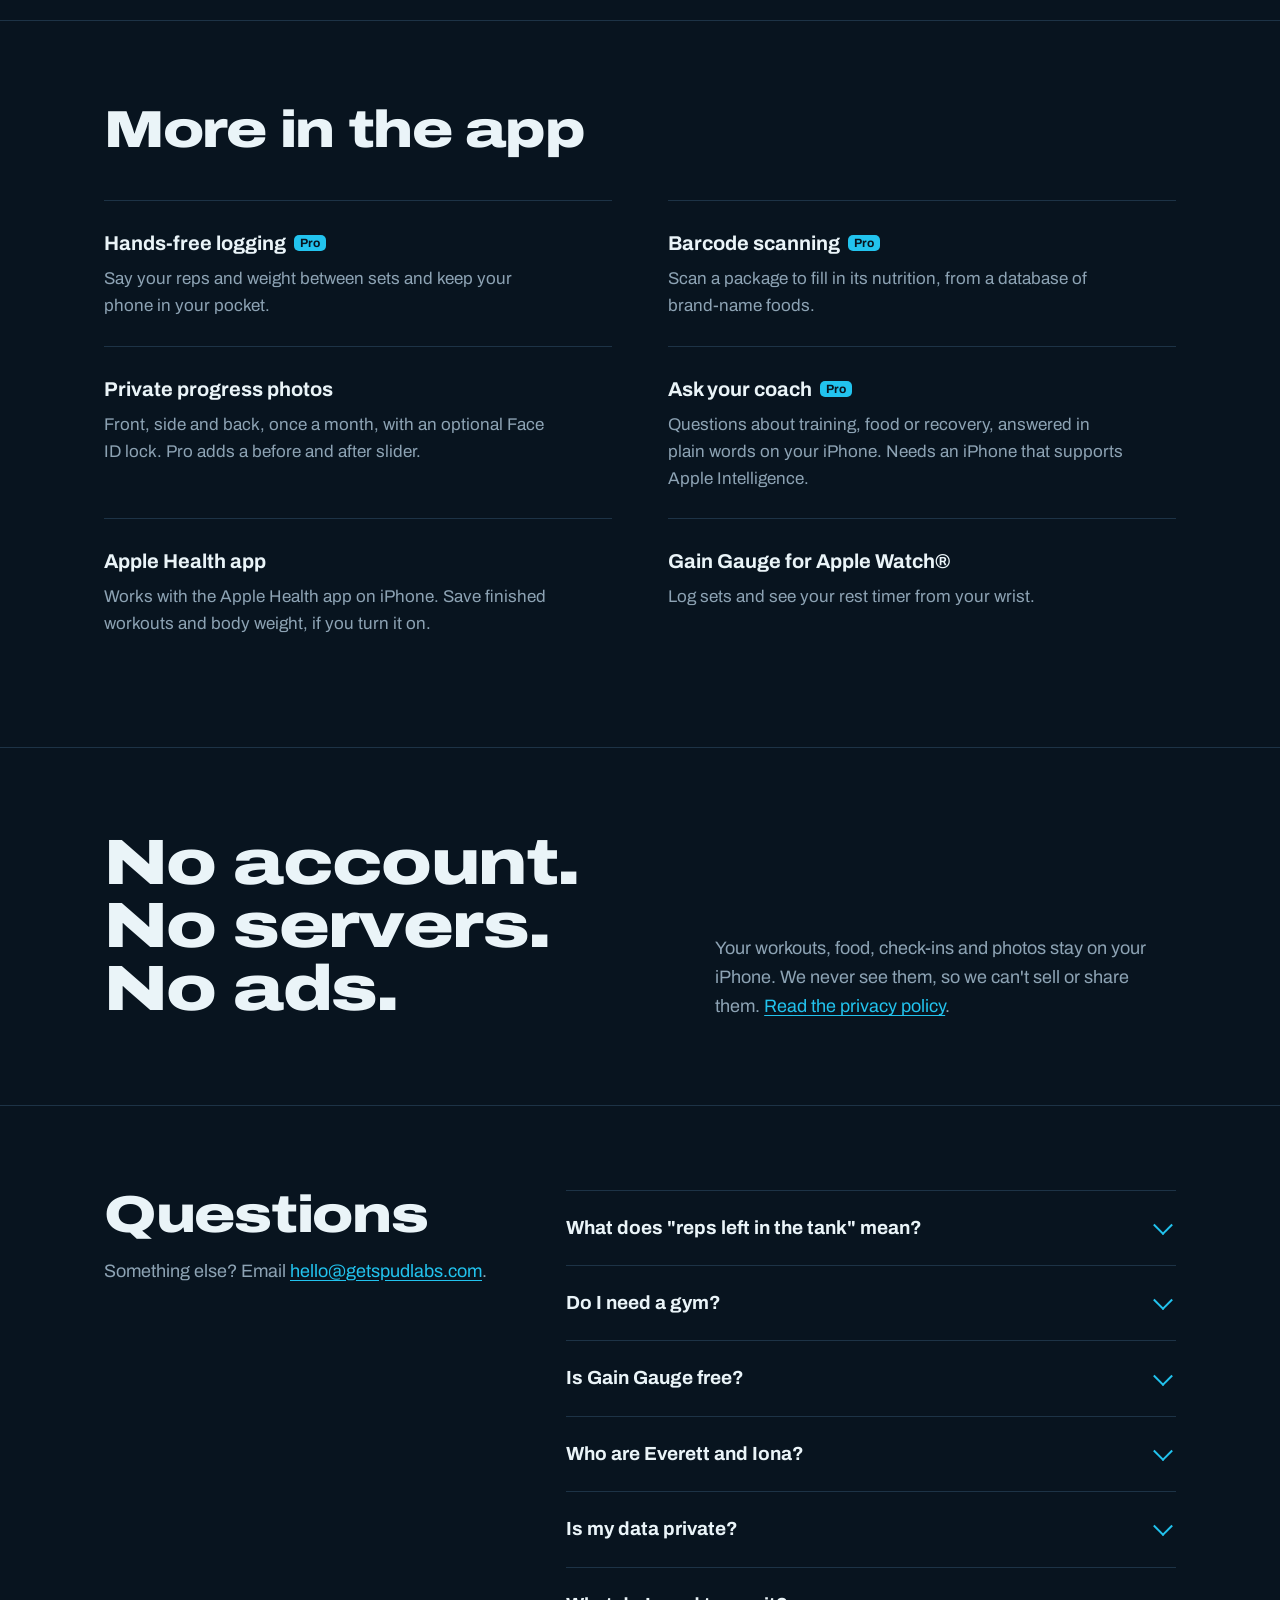
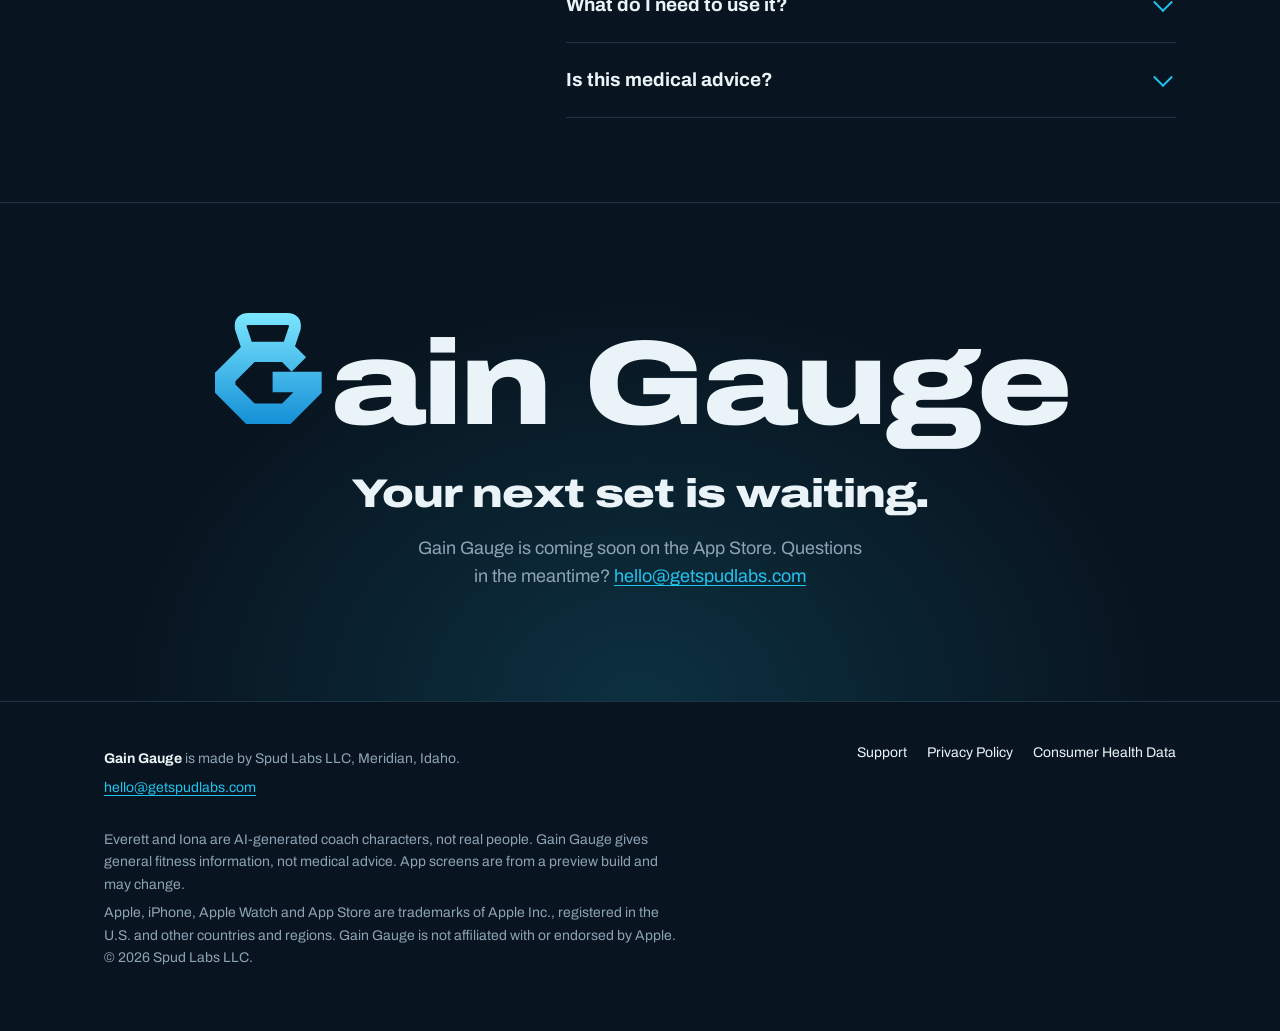
==== commit 49457a0d: "Logo: hex kettlebell-G, drawn on the Archivo G grid (baseline + cap aligned)" ====
--- a/index.html
+++ b/index.html
@@ -7,7 +7,7 @@
 <link rel="icon" href="favicon.svg" type="image/svg+xml"><link rel="stylesheet" href="style.css"></head>
 <body>
 <div class="wrap"><div class="top">
-  <a class="brand brand-wm" href="index.html" aria-label="Gain Gauge home"><span class="wordmark-sm"><span class="wm-g" aria-hidden="true"><svg viewBox="8 8 84 92"><defs><linearGradient id="ggh" x1="0" y1="0" x2="0" y2="1"><stop offset="0" stop-color="#7BE6FF"/><stop offset="1" stop-color="#1590D6"/></linearGradient></defs><path d="M27 46 C24 38 25 22 40 21 H60 C75 22 76 38 73 46" fill="none" stroke="url(#ggh)" stroke-width="11" stroke-linecap="round"/><path d="M70.5 45.5 A27.5 27.5 0 1 0 77.5 64 L59 64" fill="none" stroke="url(#ggh)" stroke-width="13.5" stroke-linecap="round" stroke-linejoin="round"/></svg></span><span aria-hidden="true">ain Gauge</span></span><small>by Spud Labs</small></a>
+  <a class="brand brand-wm" href="index.html" aria-label="Gain Gauge home"><span class="wordmark-sm"><span class="wm-g" aria-hidden="true"><svg viewBox="0 7.5 101.2 92.5"><defs><linearGradient id="ggh" gradientUnits="userSpaceOnUse" x1="0" y1="7.5" x2="0" y2="100"><stop offset="0" stop-color="#7BE6FF"/><stop offset="1" stop-color="#1590D6"/></linearGradient></defs><path d="M33 39.4 L26.5 20 Q25.5 12.5 33 12.5 H65 Q72.5 12.5 71.5 20 L65 39.4" fill="none" stroke="url(#ggh)" stroke-width="10" stroke-linejoin="round"/><path d="M74.9 50.4 L64.4 39.9 L34.5 39.9 L13.5 60.9 L13.5 70.5 L34.5 91.5 L64.4 91.5 L85.4 70.5 L85.4 65 L53 65" fill="none" stroke="url(#ggh)" stroke-width="17" stroke-miterlimit="6"/></svg></span><span aria-hidden="true">ain Gauge</span></span><small>by Spud Labs</small></a>
   <nav aria-label="Site"><a href="#how">How it works</a><a href="#coaches">Coaches</a><a href="#faq">FAQ</a><a href="support.html">Support</a><a href="privacy.html">Privacy</a></nav>
 </div></div>
 <main>
@@ -113,7 +113,7 @@
 
 
 <section class="closing"><div class="wrap">
-  <p class="wordmark" role="img" aria-label="Gain Gauge"><span class="wm-g" aria-hidden="true"><svg viewBox="8 8 84 92"><defs><linearGradient id="gga" x1="0" y1="0" x2="0" y2="1"><stop offset="0" stop-color="#7BE6FF"/><stop offset="1" stop-color="#1590D6"/></linearGradient></defs><path d="M27 46 C24 38 25 22 40 21 H60 C75 22 76 38 73 46" fill="none" stroke="url(#gga)" stroke-width="11" stroke-linecap="round"/><path d="M70.5 45.5 A27.5 27.5 0 1 0 77.5 64 L59 64" fill="none" stroke="url(#gga)" stroke-width="13.5" stroke-linecap="round" stroke-linejoin="round"/></svg></span><span aria-hidden="true">ain Gauge</span></p>
+  <p class="wordmark" role="img" aria-label="Gain Gauge"><span class="wm-g" aria-hidden="true"><svg viewBox="0 7.5 101.2 92.5"><defs><linearGradient id="gga" gradientUnits="userSpaceOnUse" x1="0" y1="7.5" x2="0" y2="100"><stop offset="0" stop-color="#7BE6FF"/><stop offset="1" stop-color="#1590D6"/></linearGradient></defs><path d="M33 39.4 L26.5 20 Q25.5 12.5 33 12.5 H65 Q72.5 12.5 71.5 20 L65 39.4" fill="none" stroke="url(#gga)" stroke-width="10" stroke-linejoin="round"/><path d="M74.9 50.4 L64.4 39.9 L34.5 39.9 L13.5 60.9 L13.5 70.5 L34.5 91.5 L64.4 91.5 L85.4 70.5 L85.4 65 L53 65" fill="none" stroke="url(#gga)" stroke-width="17" stroke-miterlimit="6"/></svg></span><span aria-hidden="true">ain Gauge</span></p>
   <h2 class="display closing-line">Your next set is waiting.</h2>
   <p>Gain Gauge is coming soon on the App Store. Questions in the meantime? <a href="mailto:hello@getspudlabs.com">hello@getspudlabs.com</a></p>
 </div></section>
--- a/style.css
+++ b/style.css
@@ -190,7 +190,7 @@
 /* Gain Gauge logo: icon in the header, kettlebell-G wordmark for big moments */
 .brand .mark{background:none;padding:0;border-radius:0;width:40px;height:40px}
 .wordmark{font-stretch:125%;font-weight:850;letter-spacing:-.02em;line-height:1;margin:0 0 34px;font-size:clamp(56px,9vw,120px);color:var(--frost);white-space:nowrap}
-.wm-g{display:inline-block;width:.97em;height:1.27em;margin-right:-.01em;vertical-align:baseline;position:relative;top:.135em}
+.wm-g{display:inline-block;width:1.012em;height:.925em;margin:0;vertical-align:baseline}
 .wm-g svg{width:100%;height:100%;overflow:visible;display:block}
 .closing .closing-line{font-size:clamp(26px,3.4vw,40px)}
 .closing .wordmark{font-size:clamp(36px,10.5vw,120px);color:var(--frost);margin:0 auto 30px;max-width:none}
@@ -199,6 +199,4 @@
 .wordmark-sm{display:block;font-stretch:125%;font-weight:850;letter-spacing:-.02em;line-height:1;font-size:31px;color:var(--frost);white-space:nowrap;padding-top:6px}
 .brand-wm small{display:block;margin-top:6px;font-size:12px;color:var(--slate);font-stretch:100%;font-weight:400;letter-spacing:0}
 @media (max-width:600px){.wordmark-sm{font-size:24px}}
-.wm-g{margin-right:.04em}
-/* Kettlebell-G sized to the reference artwork: body = 1.30x cap height, top at cap line, dips 0.31 cap below baseline; gap 0.13 cap */
-.wm-g{width:1.124em;height:1.231em;top:.244em;margin-left:-.107em;margin-right:-.055em}
+/* Hex kettlebell-G: drawn on the Archivo G's own grid (same width, sits on the baseline, flat top on the cap line; only the handle rises above) */
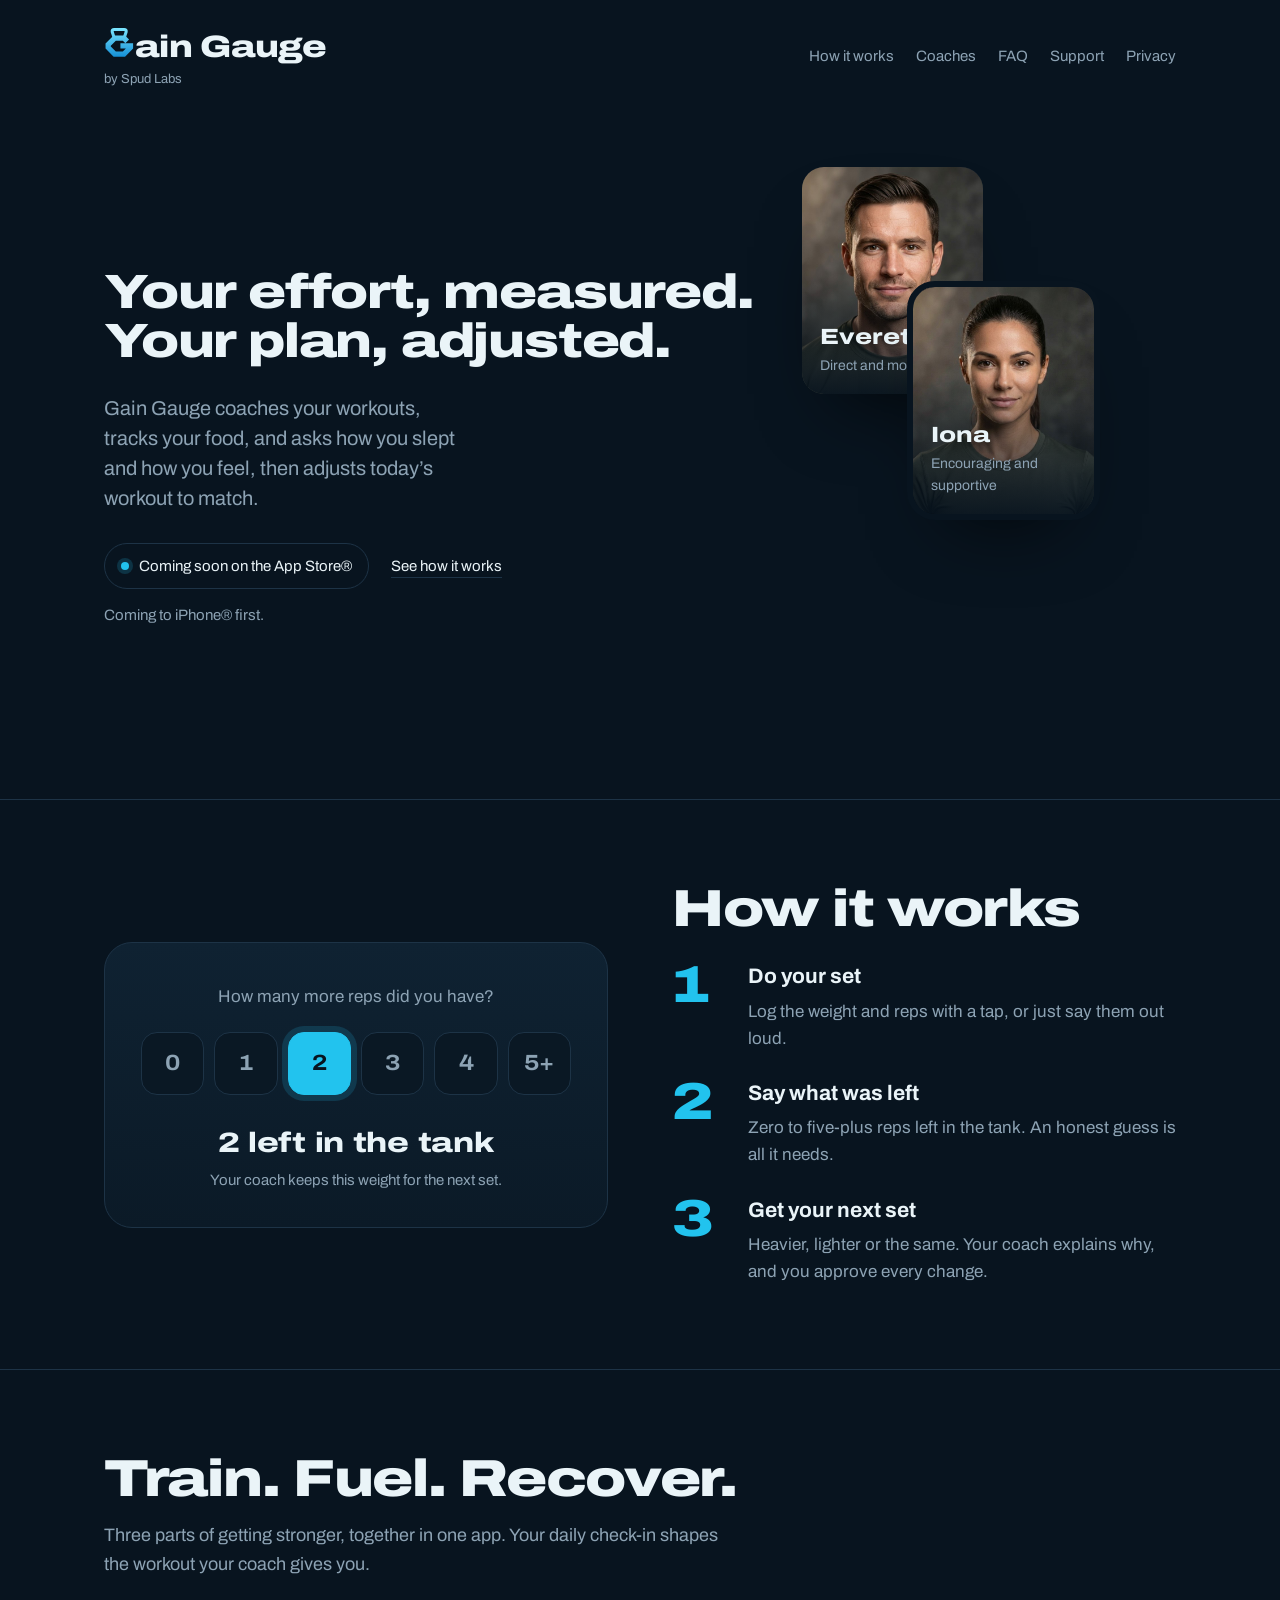
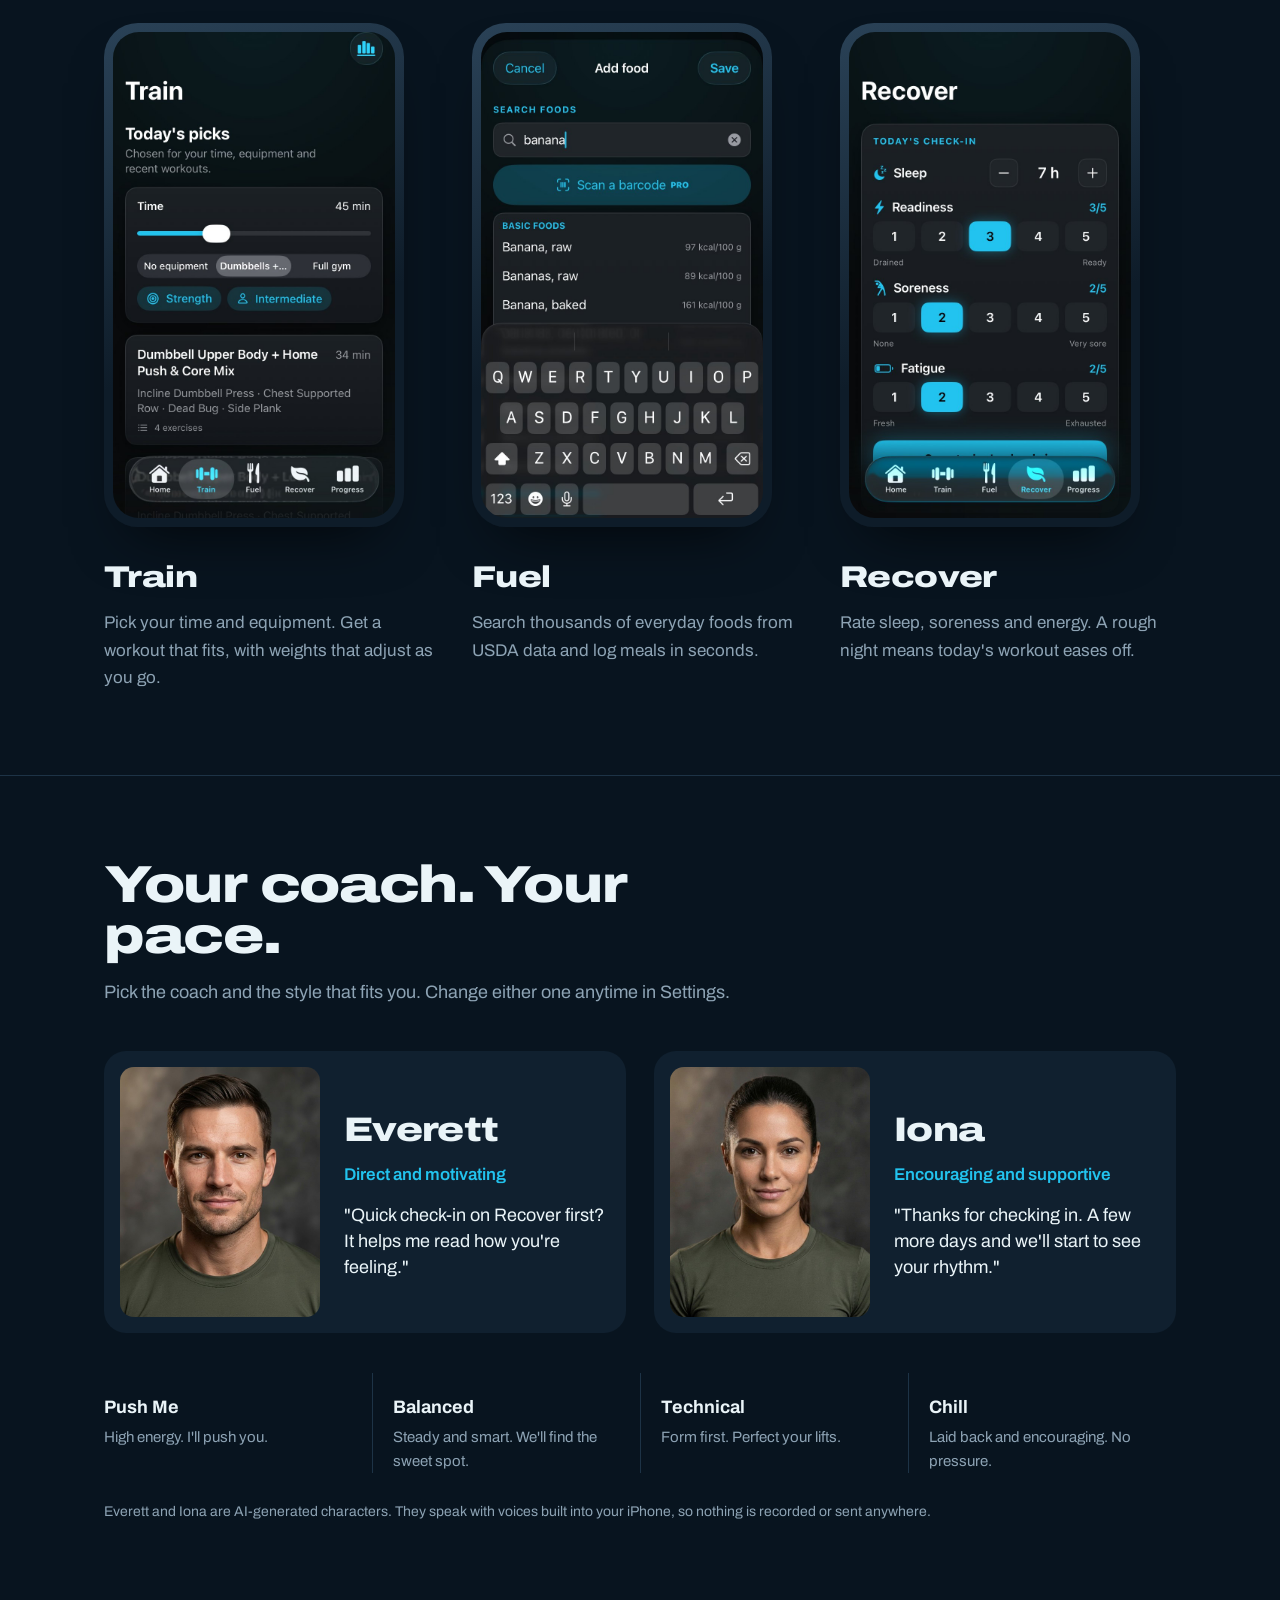
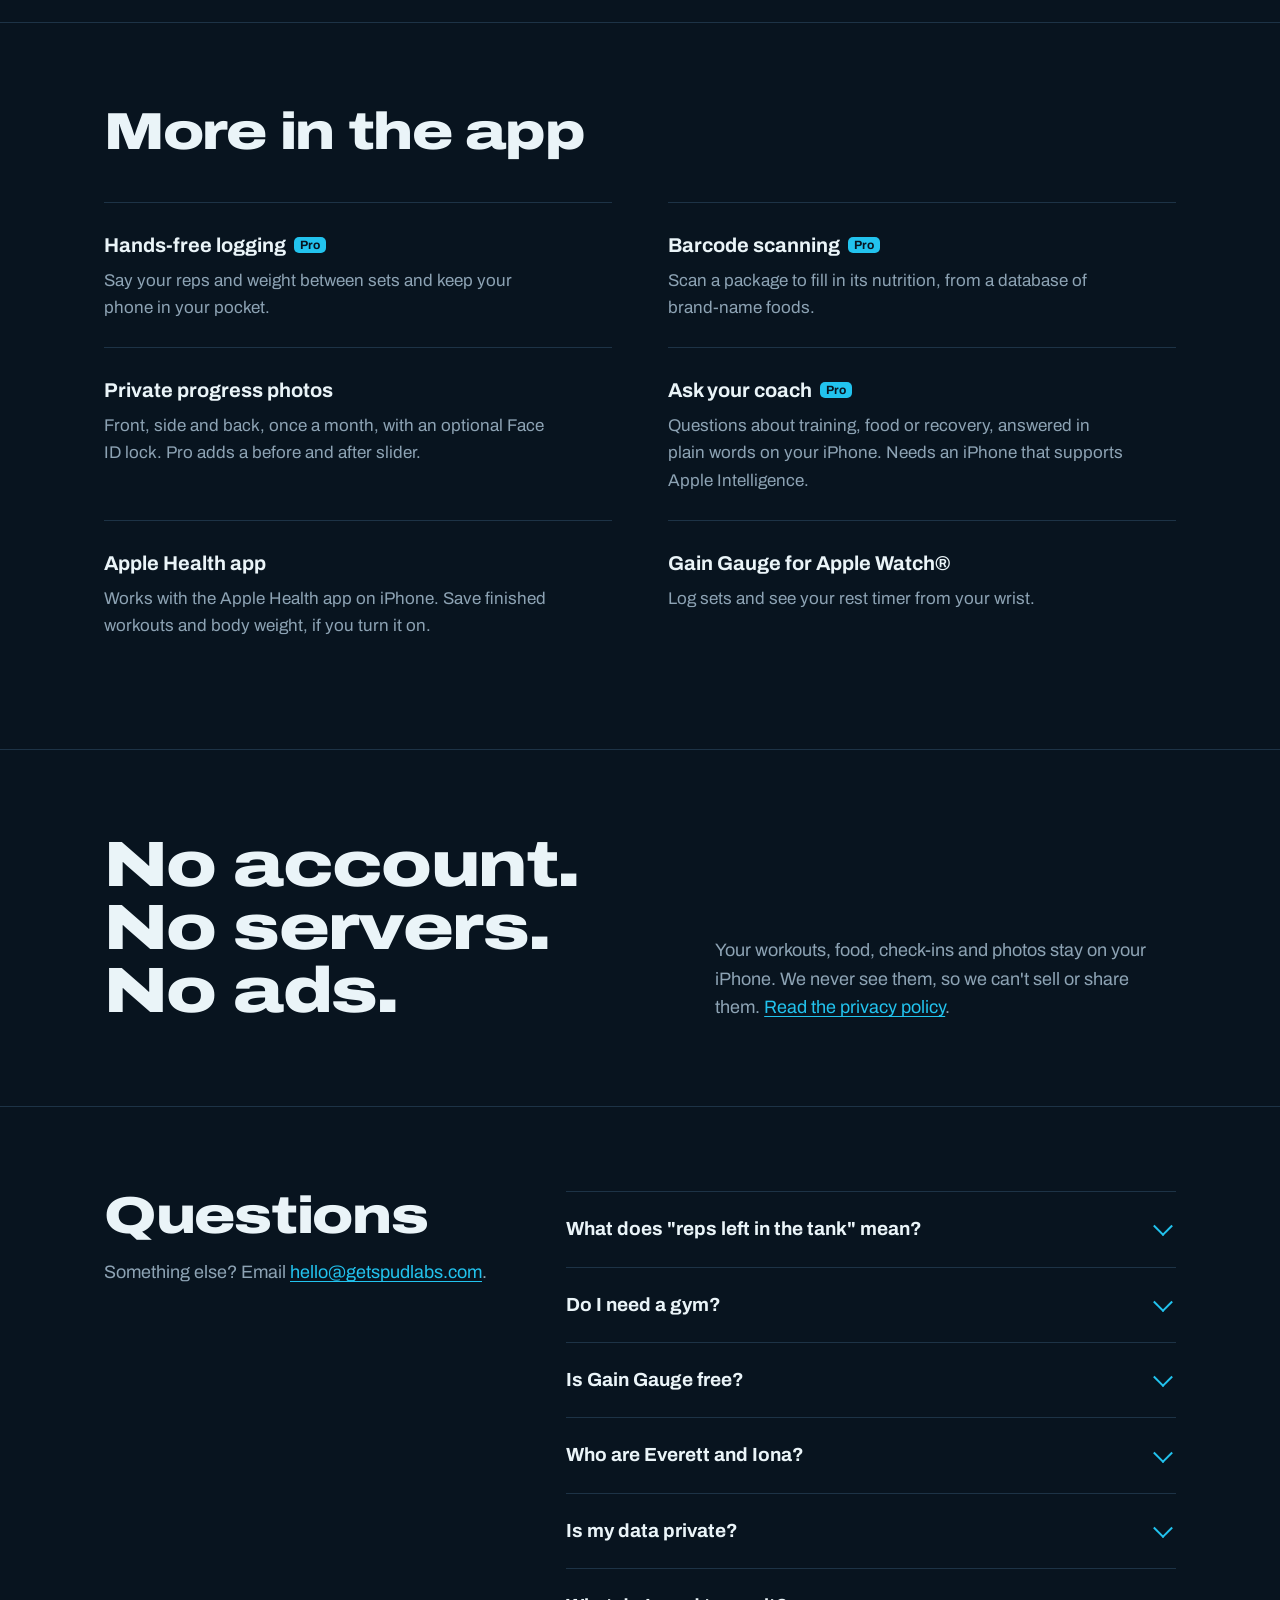
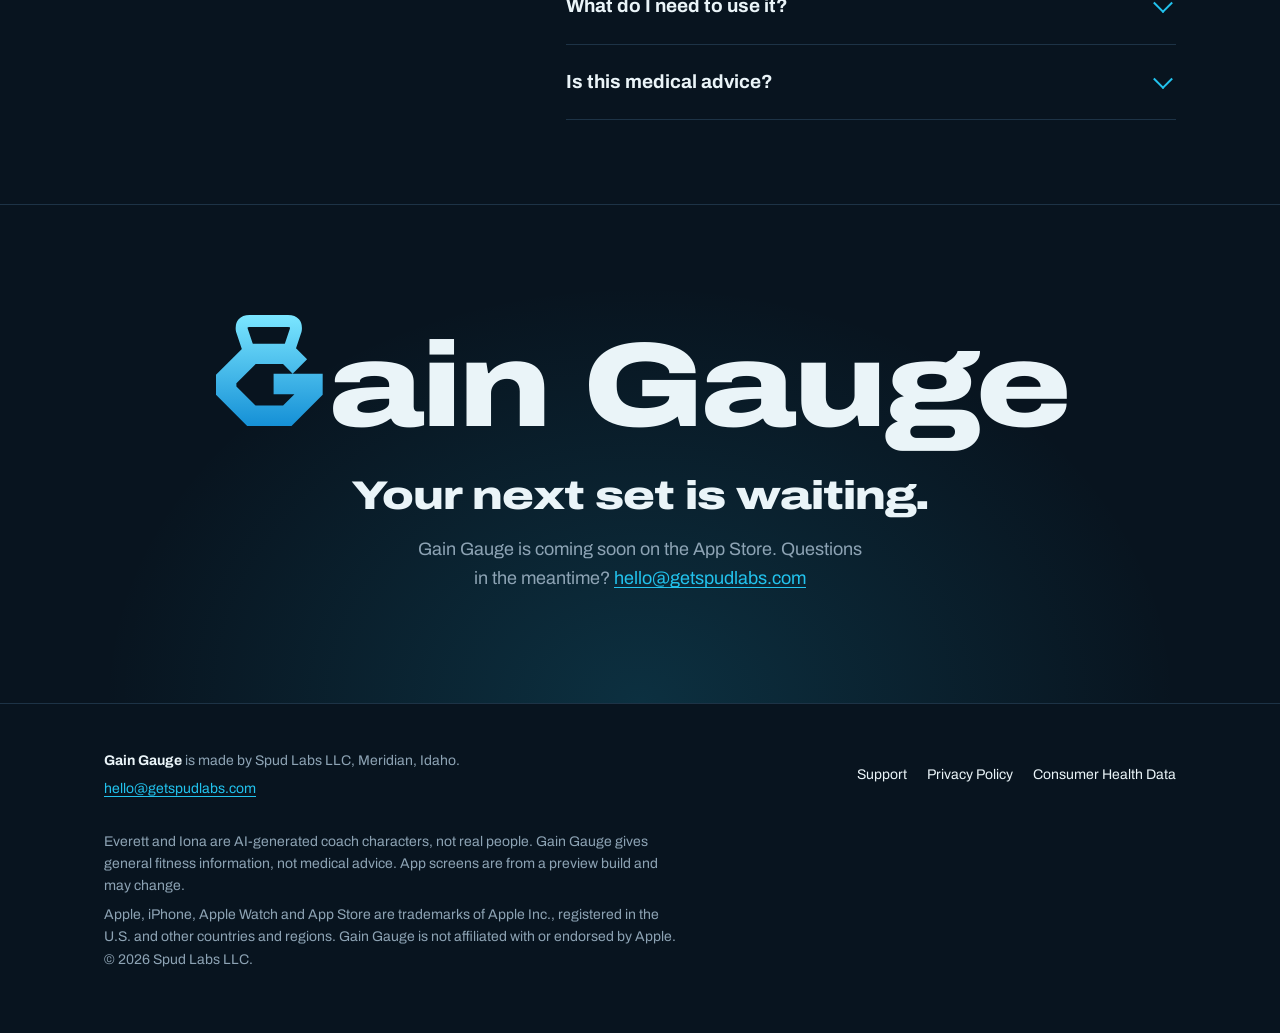
==== commit 4eedd228: "New headline (Your effort, measured. Your plan, adjusted.), reps-left picker, iPhone-first wording, " ====
--- a/index.html
+++ b/index.html
@@ -1,7 +1,7 @@
 <!doctype html>
 <html lang="en"><head><meta charset="utf-8"><meta name="viewport" content="width=device-width,initial-scale=1">
-<title>Gain Gauge, a workout coach for iPhone</title>
-<meta name="description" content="Gain Gauge is a workout coach for iPhone. Tell it how many reps you had left in the tank and it sets your next weight. Made by Spud Labs LLC.">
+<title>Gain Gauge, a workout coach app</title>
+<meta name="description" content="Gain Gauge is a workout coach app. It coaches your workouts, tracks your food, and asks how you slept and how you feel, then adjusts today's workout to match. Made by Spud Labs LLC.">
 <meta name="theme-color" content="#08141F">
 <link rel="preload" href="fonts/archivo.woff2" as="font" type="font/woff2" crossorigin>
 <link rel="icon" href="favicon.svg" type="image/svg+xml"><link rel="stylesheet" href="style.css"></head>
@@ -14,12 +14,13 @@
 <div class="wrap">
   <div class="hero hero-coaches">
     <div>
-      <h1 class="display">Lift by what you have left.</h1>
-      <p class="lede">Gain Gauge is a workout coach for iPhone&reg;. After each set, tell your coach how many reps you had left in the tank, and it sets your next weight.</p>
+      <h1 class="display hero-h1"><span>Your effort, measured.</span> <span>Your plan, adjusted.</span></h1>
+      <p class="lede">Gain Gauge coaches your workouts, tracks your food, and asks how you slept and how you feel, then adjusts today&rsquo;s workout to match.</p>
       <div class="cta-row">
         <span class="status">Coming soon on the App Store&reg;</span>
         <a class="textlink" href="#how">See how it works</a>
       </div>
+      <p class="first">Coming to iPhone&reg; first.</p>
     </div>
     <div class="duo" aria-label="Coaches Everett and Iona">
       <figure class="portrait p1"><img src="img/coach-everett.jpg" alt="Coach Everett, an AI-generated character" width="640" height="800"><figcaption><b>Everett</b>Direct and motivating</figcaption></figure>
@@ -29,17 +30,9 @@
 </div>
 
 <section id="how"><div class="wrap how-grid">
-  <div class="gauge">
-    <svg viewBox="0 0 520 300" role="img" aria-label="A gauge reading 2 reps left in the tank">
-  <path class="track" d="M 60 260 A 200 200 0 0 1 460 260" fill="none" stroke-width="14" stroke-linecap="round"/>
-  <path class="fill" d="M 60 260 A 200 200 0 0 1 321.8 69.8" fill="none" stroke-width="14" stroke-linecap="round"/>
-  <line class="tick" x1="82.0" y1="260.0" x2="64.0" y2="260.0" stroke-width="3" stroke-linecap="round" opacity="1"/><line class="tick" x1="72.6" y1="245.2" x2="64.6" y2="244.6" stroke-width="1.5" stroke-linecap="round" opacity="0.55"/><line class="tick" x1="74.3" y1="230.6" x2="66.4" y2="229.3" stroke-width="1.5" stroke-linecap="round" opacity="0.55"/><line class="tick" x1="77.2" y1="216.1" x2="69.4" y2="214.2" stroke-width="1.5" stroke-linecap="round" opacity="0.55"/><line class="tick" x1="81.2" y1="201.9" x2="73.6" y2="199.4" stroke-width="1.5" stroke-linecap="round" opacity="0.55"/><line class="tick" x1="86.3" y1="188.1" x2="78.9" y2="185.0" stroke-width="1.5" stroke-linecap="round" opacity="0.55"/><line class="tick" x1="92.5" y1="174.6" x2="85.4" y2="171.0" stroke-width="1.5" stroke-linecap="round" opacity="0.55"/><line class="tick" x1="99.7" y1="161.8" x2="92.9" y2="157.6" stroke-width="1.5" stroke-linecap="round" opacity="0.55"/><line class="tick" x1="116.0" y1="155.4" x2="101.4" y2="144.8" stroke-width="3" stroke-linecap="round" opacity="1"/><line class="tick" x1="117.0" y1="137.9" x2="111.0" y2="132.7" stroke-width="1.5" stroke-linecap="round" opacity="0.55"/><line class="tick" x1="127.1" y1="127.1" x2="121.4" y2="121.4" stroke-width="1.5" stroke-linecap="round" opacity="0.55"/><line class="tick" x1="137.9" y1="117.0" x2="132.7" y2="111.0" stroke-width="1.5" stroke-linecap="round" opacity="0.55"/><line class="tick" x1="149.5" y1="107.9" x2="144.8" y2="101.4" stroke-width="1.5" stroke-linecap="round" opacity="0.55"/><line class="tick" x1="161.8" y1="99.7" x2="157.6" y2="92.9" stroke-width="1.5" stroke-linecap="round" opacity="0.55"/><line class="tick" x1="174.6" y1="92.5" x2="171.0" y2="85.4" stroke-width="1.5" stroke-linecap="round" opacity="0.55"/><line class="tick" x1="188.1" y1="86.3" x2="185.0" y2="78.9" stroke-width="1.5" stroke-linecap="round" opacity="0.55"/><line class="tick" x1="205.0" y1="90.7" x2="199.4" y2="73.6" stroke-width="3" stroke-linecap="round" opacity="1"/><line class="tick" x1="216.1" y1="77.2" x2="214.2" y2="69.4" stroke-width="1.5" stroke-linecap="round" opacity="0.55"/><line class="tick" x1="230.6" y1="74.3" x2="229.3" y2="66.4" stroke-width="1.5" stroke-linecap="round" opacity="0.55"/><line class="tick" x1="245.2" y1="72.6" x2="244.6" y2="64.6" stroke-width="1.5" stroke-linecap="round" opacity="0.55"/><line class="tick" x1="260.0" y1="72.0" x2="260.0" y2="64.0" stroke-width="1.5" stroke-linecap="round" opacity="0.55"/><line class="tick" x1="274.8" y1="72.6" x2="275.4" y2="64.6" stroke-width="1.5" stroke-linecap="round" opacity="0.55"/><line class="tick" x1="289.4" y1="74.3" x2="290.7" y2="66.4" stroke-width="1.5" stroke-linecap="round" opacity="0.55"/><line class="tick" x1="303.9" y1="77.2" x2="305.8" y2="69.4" stroke-width="1.5" stroke-linecap="round" opacity="0.55"/><line class="tick" x1="315.0" y1="90.7" x2="320.6" y2="73.6" stroke-width="3" stroke-linecap="round" opacity="1"/><line class="tick" x1="331.9" y1="86.3" x2="335.0" y2="78.9" stroke-width="1.5" stroke-linecap="round" opacity="0.55"/><line class="tick" x1="345.4" y1="92.5" x2="349.0" y2="85.4" stroke-width="1.5" stroke-linecap="round" opacity="0.55"/><line class="tick" x1="358.2" y1="99.7" x2="362.4" y2="92.9" stroke-width="1.5" stroke-linecap="round" opacity="0.55"/><line class="tick" x1="370.5" y1="107.9" x2="375.2" y2="101.4" stroke-width="1.5" stroke-linecap="round" opacity="0.55"/><line class="tick" x1="382.1" y1="117.0" x2="387.3" y2="111.0" stroke-width="1.5" stroke-linecap="round" opacity="0.55"/><line class="tick" x1="392.9" y1="127.1" x2="398.6" y2="121.4" stroke-width="1.5" stroke-linecap="round" opacity="0.55"/><line class="tick" x1="403.0" y1="137.9" x2="409.0" y2="132.7" stroke-width="1.5" stroke-linecap="round" opacity="0.55"/><line class="tick" x1="404.0" y1="155.4" x2="418.6" y2="144.8" stroke-width="3" stroke-linecap="round" opacity="1"/><line class="tick" x1="420.3" y1="161.8" x2="427.1" y2="157.6" stroke-width="1.5" stroke-linecap="round" opacity="0.55"/><line class="tick" x1="427.5" y1="174.6" x2="434.6" y2="171.0" stroke-width="1.5" stroke-linecap="round" opacity="0.55"/><line class="tick" x1="433.7" y1="188.1" x2="441.1" y2="185.0" stroke-width="1.5" stroke-linecap="round" opacity="0.55"/><line class="tick" x1="438.8" y1="201.9" x2="446.4" y2="199.4" stroke-width="1.5" stroke-linecap="round" opacity="0.55"/><line class="tick" x1="442.8" y1="216.1" x2="450.6" y2="214.2" stroke-width="1.5" stroke-linecap="round" opacity="0.55"/><line class="tick" x1="445.7" y1="230.6" x2="453.6" y2="229.3" stroke-width="1.5" stroke-linecap="round" opacity="0.55"/><line class="tick" x1="447.4" y1="245.2" x2="455.4" y2="244.6" stroke-width="1.5" stroke-linecap="round" opacity="0.55"/><line class="tick" x1="438.0" y1="260.0" x2="456.0" y2="260.0" stroke-width="3" stroke-linecap="round" opacity="1"/>
-  <text class="num" x="26.0" y="268.0" text-anchor="middle">5+</text><text class="num" x="70.7" y="130.5" text-anchor="middle">4</text><text class="num" x="187.7" y="45.5" text-anchor="middle">3</text><text class="num on" x="332.3" y="45.5" text-anchor="middle">2</text><text class="num" x="449.3" y="130.5" text-anchor="middle">1</text><text class="num" x="494.0" y="268.0" text-anchor="middle">0</text>
-  <g class="needle" style="--to:18deg">
-    <path d="M 254 262 L 260 92 L 266 262 Z" fill="#EAF4F8"/>
-  </g>
-  <circle cx="260" cy="260" r="16" fill="#22C3EE"/><circle cx="260" cy="260" r="6" fill="#08141F"/>
-</svg>
+  <div class="picker" role="img" aria-label="Reps left picker with 2 selected">
+    <p class="picker-q">How many more reps did you have?</p>
+    <div class="chips" aria-hidden="true"><span>0</span><span>1</span><span class="on">2</span><span>3</span><span>4</span><span>5+</span></div>
     <div class="caption"><b>2 left in the tank</b><span>Your coach keeps this weight for the next set.</span></div>
   </div>
   <div>
@@ -47,13 +40,13 @@
     <ol class="steps steps-stack">
       <li><h3>Do your set</h3><p>Log the weight and reps with a tap, or just say them out loud.</p></li>
       <li><h3>Say what was left</h3><p>Zero to five-plus reps left in the tank. An honest guess is all it needs.</p></li>
-      <li><h3>Get your next weight</h3><p>Heavier, lighter or the same. Your coach explains why, and you approve every change.</p></li>
+      <li><h3>Get your next set</h3><p>Heavier, lighter or the same. Your coach explains why, and you approve every change.</p></li>
     </ol>
   </div>
 </div></section>
 
 <section><div class="wrap">
-  <div class="section-head"><h2 class="display">Train. Fuel. Recover.</h2><p>Three parts of getting stronger, in one app that shares what it knows between them.</p></div>
+  <div class="section-head"><h2 class="display">Train. Fuel. Recover.</h2><p>Three parts of getting stronger, together in one app. Your daily check-in shapes the workout your coach gives you.</p></div>
   <div class="trio">
     <article><div class="phone"><img src="img/app-train.jpg" alt="Train screen with today's workout picks, time slider and equipment choices" loading="lazy" width="750" height="1294"></div>
       <h3>Train</h3><p>Pick your time and equipment. Get a workout that fits, with weights that adjust as you go.</p></article>
--- a/style.css
+++ b/style.css
@@ -190,7 +190,7 @@
 /* Gain Gauge logo: icon in the header, kettlebell-G wordmark for big moments */
 .brand .mark{background:none;padding:0;border-radius:0;width:40px;height:40px}
 .wordmark{font-stretch:125%;font-weight:850;letter-spacing:-.02em;line-height:1;margin:0 0 34px;font-size:clamp(56px,9vw,120px);color:var(--frost);white-space:nowrap}
-.wm-g{display:inline-block;width:1.012em;height:.925em;margin:0;vertical-align:baseline}
+.wm-g{display:inline-block;width:1.012em;height:.925em;margin:0 -.02em 0 0;vertical-align:baseline}
 .wm-g svg{width:100%;height:100%;overflow:visible;display:block}
 .closing .closing-line{font-size:clamp(26px,3.4vw,40px)}
 .closing .wordmark{font-size:clamp(36px,10.5vw,120px);color:var(--frost);margin:0 auto 30px;max-width:none}
@@ -200,3 +200,28 @@
 .brand-wm small{display:block;margin-top:6px;font-size:12px;color:var(--slate);font-stretch:100%;font-weight:400;letter-spacing:0}
 @media (max-width:600px){.wordmark-sm{font-size:24px}}
 /* Hex kettlebell-G: drawn on the Archivo G's own grid (same width, sits on the baseline, flat top on the cap line; only the handle rises above) */
+
+/* How it works: the reps-left picker (replaces the old dial) */
+.picker{width:100%;max-width:520px;justify-self:center;background:linear-gradient(180deg,#0F2232,#0B1A27);border:1px solid var(--rule);border-radius:28px;padding:40px 36px 34px;text-align:center}
+.picker-q{margin:0 0 22px;color:var(--slate);font-size:17px}
+.chips{display:grid;grid-template-columns:repeat(6,1fr);gap:10px}
+.chips span{display:flex;align-items:center;justify-content:center;aspect-ratio:1;border-radius:16px;border:1px solid var(--rule);background:#0A1824;font-stretch:115%;font-weight:700;font-size:22px;color:var(--slate)}
+.chips span.on{background:var(--ice);border-color:var(--ice);color:var(--ink);box-shadow:0 0 0 6px rgba(34,195,238,.16)}
+.picker .caption{margin-top:26px}
+.picker .caption b{display:block;font-stretch:125%;font-weight:800;font-size:28px;letter-spacing:-.01em}
+.picker .caption span{color:var(--slate);font-size:15px}
+@media (max-width:480px){.picker{padding:30px 18px 26px}.chips{gap:7px}.chips span{font-size:18px;border-radius:12px}.picker .caption b{font-size:24px}}
+.hero .first{margin:14px 0 0;color:var(--slate);font-size:15px}
+.hero .hero-h1{font-size:clamp(34px,3.75vw,56px);line-height:1.04}.hero-h1 span{display:block;white-space:nowrap}
+@media (min-width:861px){.hero.hero-coaches{grid-template-columns:1.22fr .78fr}}
+/* Phones: headline wraps instead of running off screen; every link is a comfortable tap (44px tall) */
+.hero-h1 span{white-space:normal}
+@media (min-width:861px){.hero-h1 span{white-space:nowrap}}
+@media (max-width:860px){.hero .hero-h1{font-size:clamp(34px,9.6vw,56px)}}
+.top nav a,footer nav a{display:inline-flex;align-items:center;min-height:44px}
+.top nav{align-items:center}
+.textlink{display:inline-flex;align-items:center;min-height:44px;padding-bottom:0;border-bottom:0;text-decoration:underline;text-decoration-color:var(--rule);text-underline-offset:6px}
+.brand-wm small{font-size:13px}
+#email{display:inline-flex;align-items:center;min-height:44px;font-size:17px;font-weight:600}
+@media (max-width:520px){.coach{grid-template-columns:104px 1fr;gap:16px;align-items:start;padding:14px}.coach h3{font-size:26px}.coach .tag{margin:2px 0 10px;font-size:15px}.coach blockquote{font-size:16px}}
+@media (max-width:860px){.hero .first{margin-top:4px}.hero .cta-row{gap:6px 18px}}
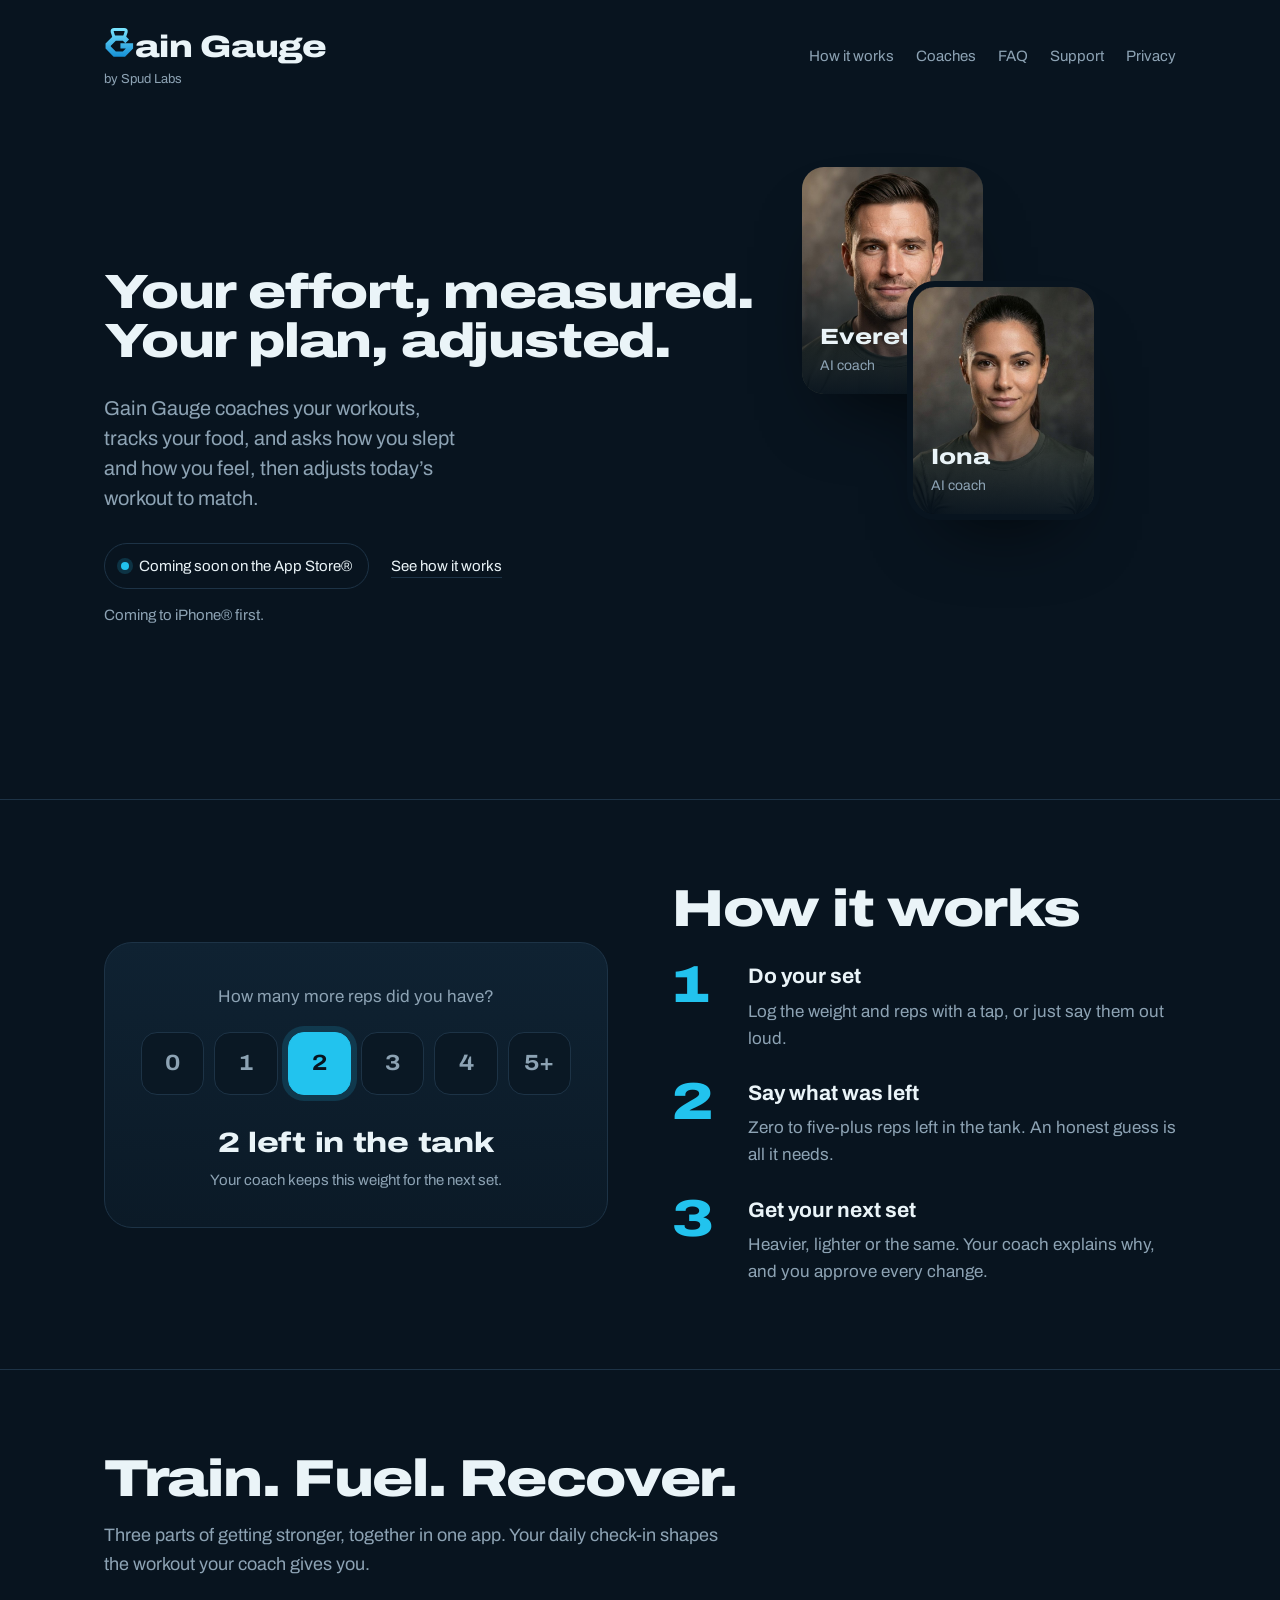
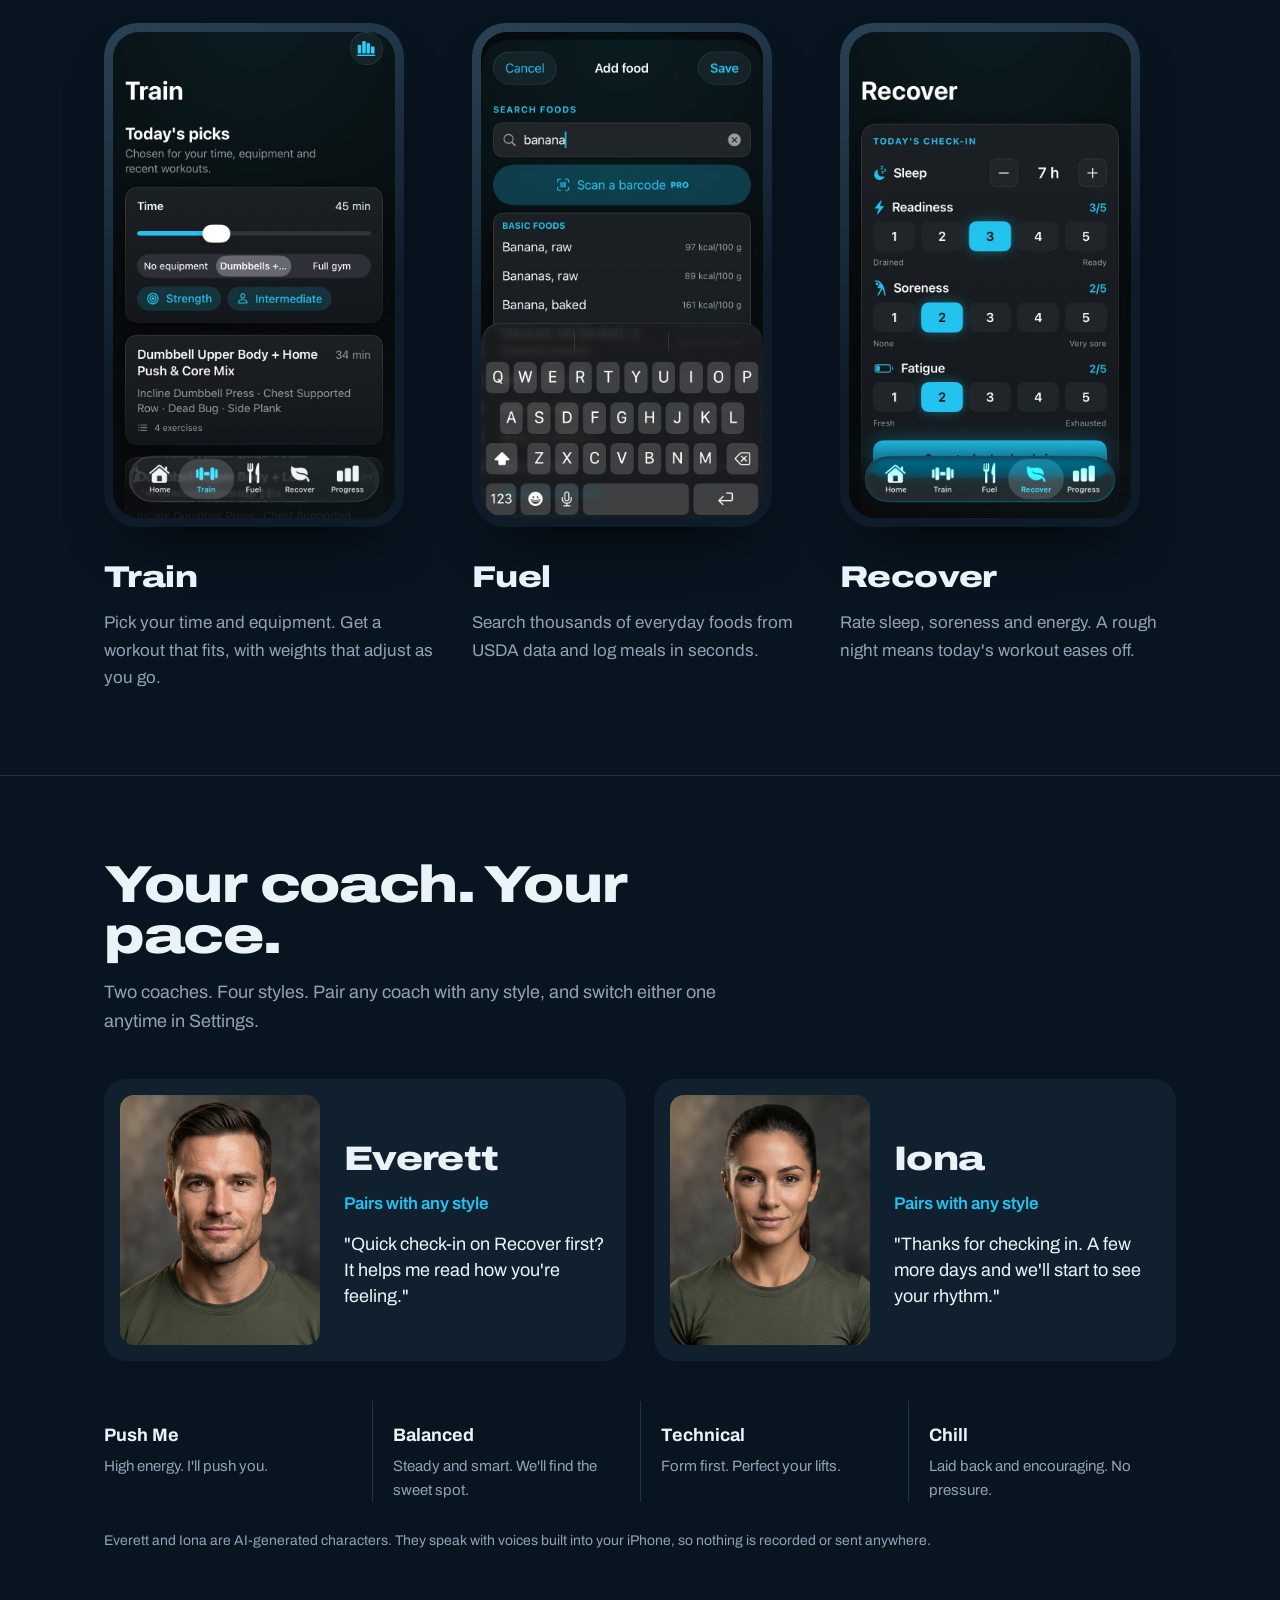
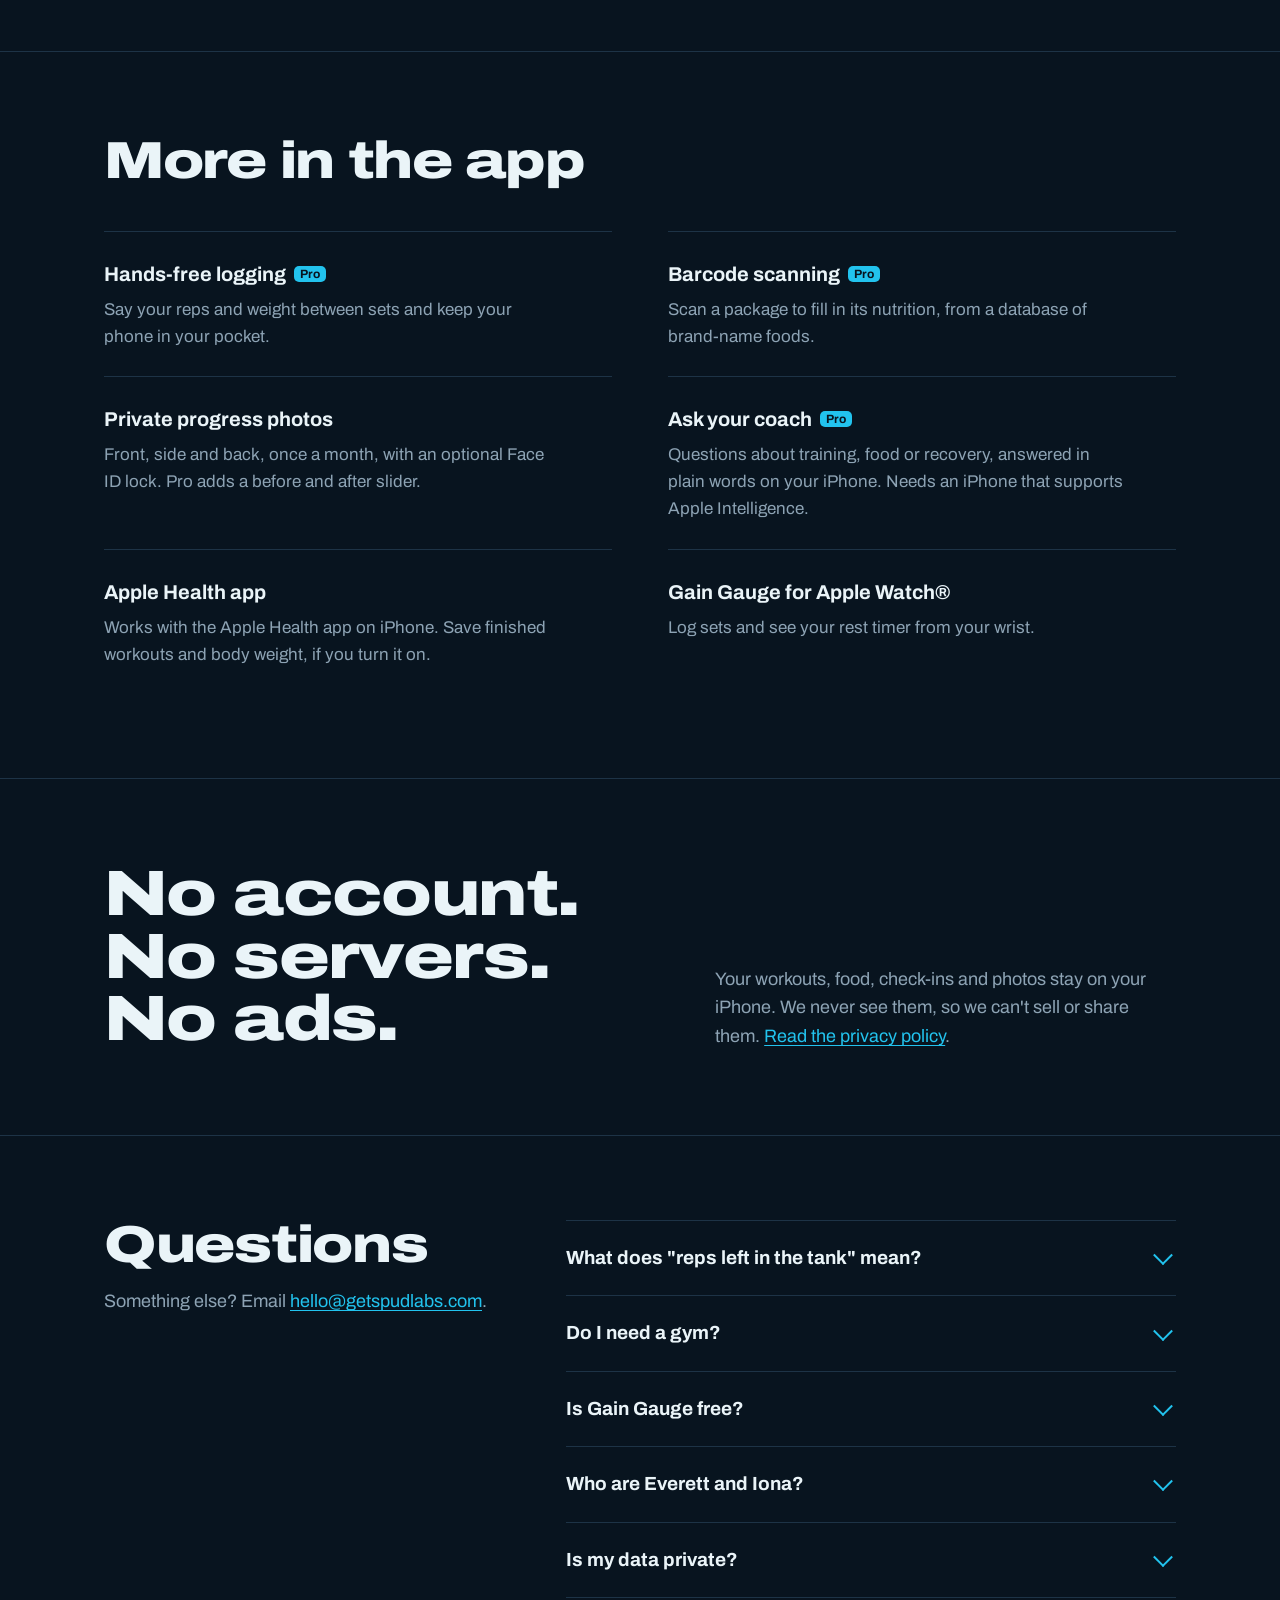
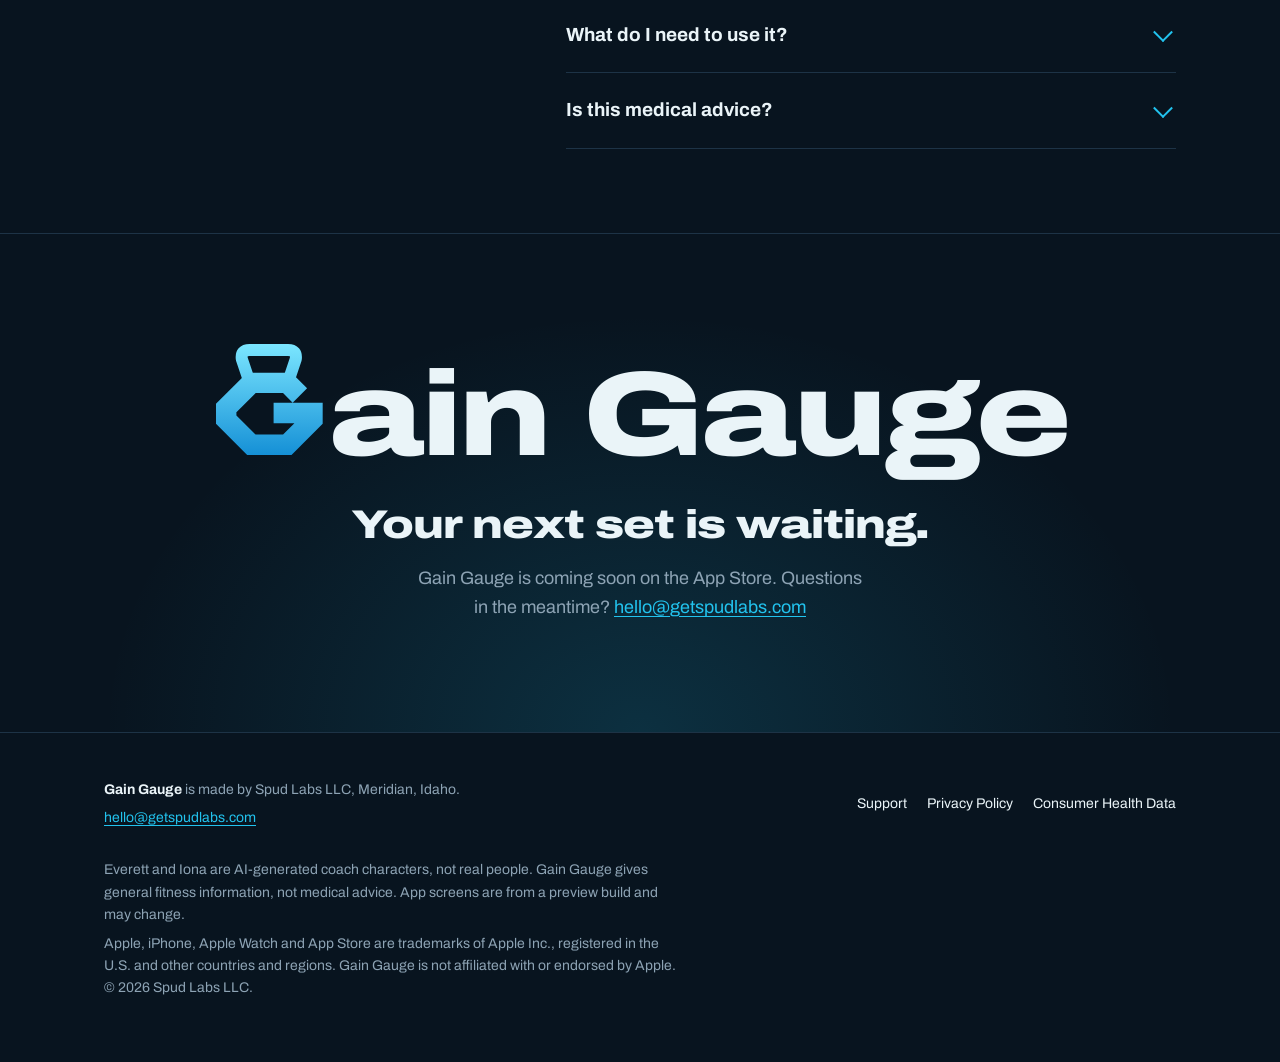
==== commit 8dc6dd03: "Coaches: drop fixed-personality captions; any coach pairs with any style" ====
--- a/index.html
+++ b/index.html
@@ -4,7 +4,7 @@
 <meta name="description" content="Gain Gauge is a workout coach app. It coaches your workouts, tracks your food, and asks how you slept and how you feel, then adjusts today's workout to match. Made by Spud Labs LLC.">
 <meta name="theme-color" content="#08141F">
 <link rel="preload" href="fonts/archivo.woff2" as="font" type="font/woff2" crossorigin>
-<link rel="icon" href="favicon.svg" type="image/svg+xml"><link rel="stylesheet" href="style.css"></head>
+<link rel="icon" href="favicon.svg" type="image/svg+xml"><link rel="stylesheet" href="style.css?v=20261120c"></head>
 <body>
 <div class="wrap"><div class="top">
   <a class="brand brand-wm" href="index.html" aria-label="Gain Gauge home"><span class="wordmark-sm"><span class="wm-g" aria-hidden="true"><svg viewBox="0 7.5 101.2 92.5"><defs><linearGradient id="ggh" gradientUnits="userSpaceOnUse" x1="0" y1="7.5" x2="0" y2="100"><stop offset="0" stop-color="#7BE6FF"/><stop offset="1" stop-color="#1590D6"/></linearGradient></defs><path d="M33 39.4 L26.5 20 Q25.5 12.5 33 12.5 H65 Q72.5 12.5 71.5 20 L65 39.4" fill="none" stroke="url(#ggh)" stroke-width="10" stroke-linejoin="round"/><path d="M74.9 50.4 L64.4 39.9 L34.5 39.9 L13.5 60.9 L13.5 70.5 L34.5 91.5 L64.4 91.5 L85.4 70.5 L85.4 65 L53 65" fill="none" stroke="url(#ggh)" stroke-width="17" stroke-miterlimit="6"/></svg></span><span aria-hidden="true">ain Gauge</span></span><small>by Spud Labs</small></a>
@@ -23,8 +23,8 @@
       <p class="first">Coming to iPhone&reg; first.</p>
     </div>
     <div class="duo" aria-label="Coaches Everett and Iona">
-      <figure class="portrait p1"><img src="img/coach-everett.jpg" alt="Coach Everett, an AI-generated character" width="640" height="800"><figcaption><b>Everett</b>Direct and motivating</figcaption></figure>
-      <figure class="portrait p2"><img src="img/coach-iona.jpg" alt="Coach Iona, an AI-generated character" width="640" height="800"><figcaption><b>Iona</b>Encouraging and supportive</figcaption></figure>
+      <figure class="portrait p1"><img src="img/coach-everett.jpg" alt="Coach Everett, an AI-generated character" width="640" height="800"><figcaption><b>Everett</b>AI coach</figcaption></figure>
+      <figure class="portrait p2"><img src="img/coach-iona.jpg" alt="Coach Iona, an AI-generated character" width="640" height="800"><figcaption><b>Iona</b>AI coach</figcaption></figure>
     </div>
   </div>
 </div>
@@ -58,12 +58,12 @@
 </div></section>
 
 <section id="coaches"><div class="wrap">
-  <div class="section-head"><h2 class="display">Your coach. Your pace.</h2><p>Pick the coach and the style that fits you. Change either one anytime in Settings.</p></div>
+  <div class="section-head"><h2 class="display">Your coach. Your pace.</h2><p>Two coaches. Four styles. Pair any coach with any style, and switch either one anytime in Settings.</p></div>
   <div class="coach-cards">
     <article class="coach"><img src="img/coach-everett.jpg" alt="" width="640" height="800" loading="lazy">
-      <div><h3>Everett</h3><p class="tag">Direct and motivating</p><blockquote>"Quick check-in on Recover first? It helps me read how you're feeling."</blockquote></div></article>
+      <div><h3>Everett</h3><p class="tag">Pairs with any style</p><blockquote>"Quick check-in on Recover first? It helps me read how you're feeling."</blockquote></div></article>
     <article class="coach"><img src="img/coach-iona.jpg" alt="" width="640" height="800" loading="lazy">
-      <div><h3>Iona</h3><p class="tag">Encouraging and supportive</p><blockquote>"Thanks for checking in. A few more days and we'll start to see your rhythm."</blockquote></div></article>
+      <div><h3>Iona</h3><p class="tag">Pairs with any style</p><blockquote>"Thanks for checking in. A few more days and we'll start to see your rhythm."</blockquote></div></article>
   </div>
   <dl class="styles">
     <div><dt>Push Me</dt><dd>High energy. I'll push you.</dd></div>
--- a/style.css
+++ b/style.css
@@ -225,3 +225,4 @@
 #email{display:inline-flex;align-items:center;min-height:44px;font-size:17px;font-weight:600}
 @media (max-width:520px){.coach{grid-template-columns:104px 1fr;gap:16px;align-items:start;padding:14px}.coach h3{font-size:26px}.coach .tag{margin:2px 0 10px;font-size:15px}.coach blockquote{font-size:16px}}
 @media (max-width:860px){.hero .first{margin-top:4px}.hero .cta-row{gap:6px 18px}}
+.portrait img{display:block}.duo .portrait{align-self:start}
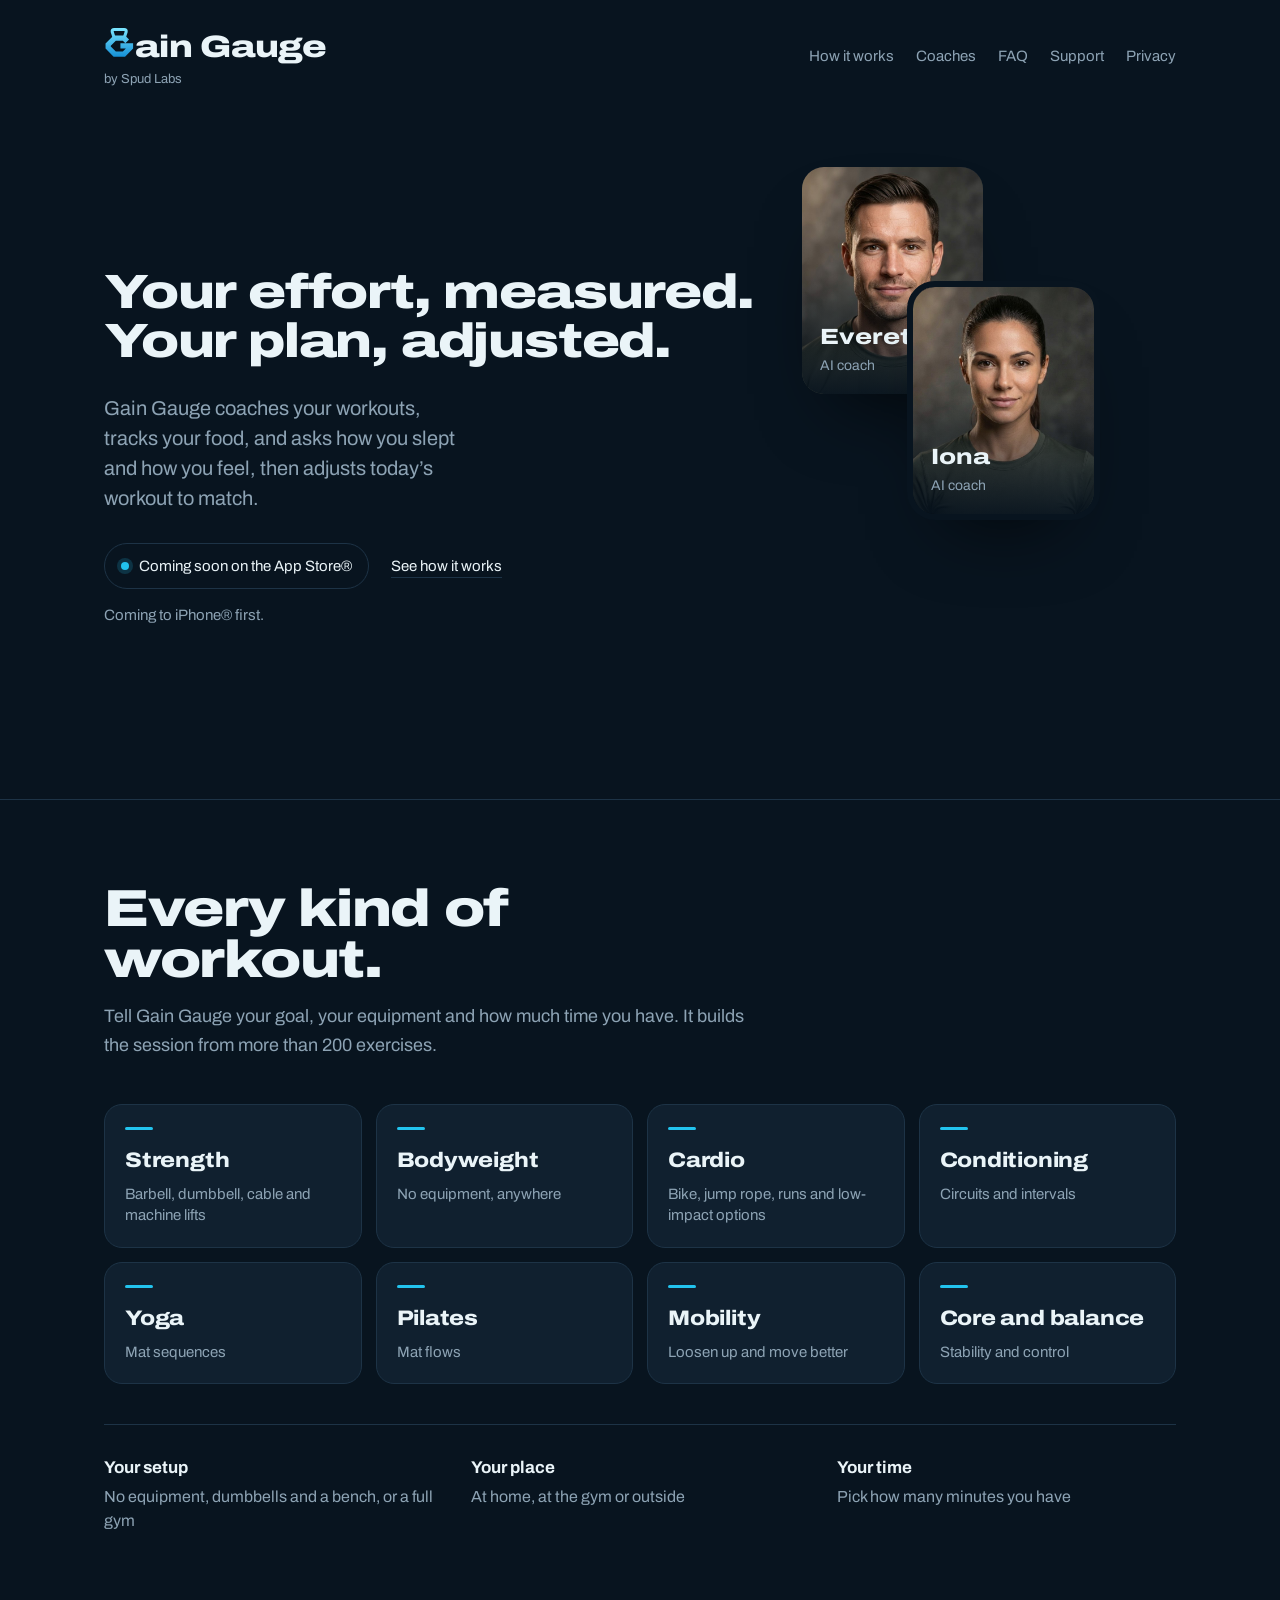
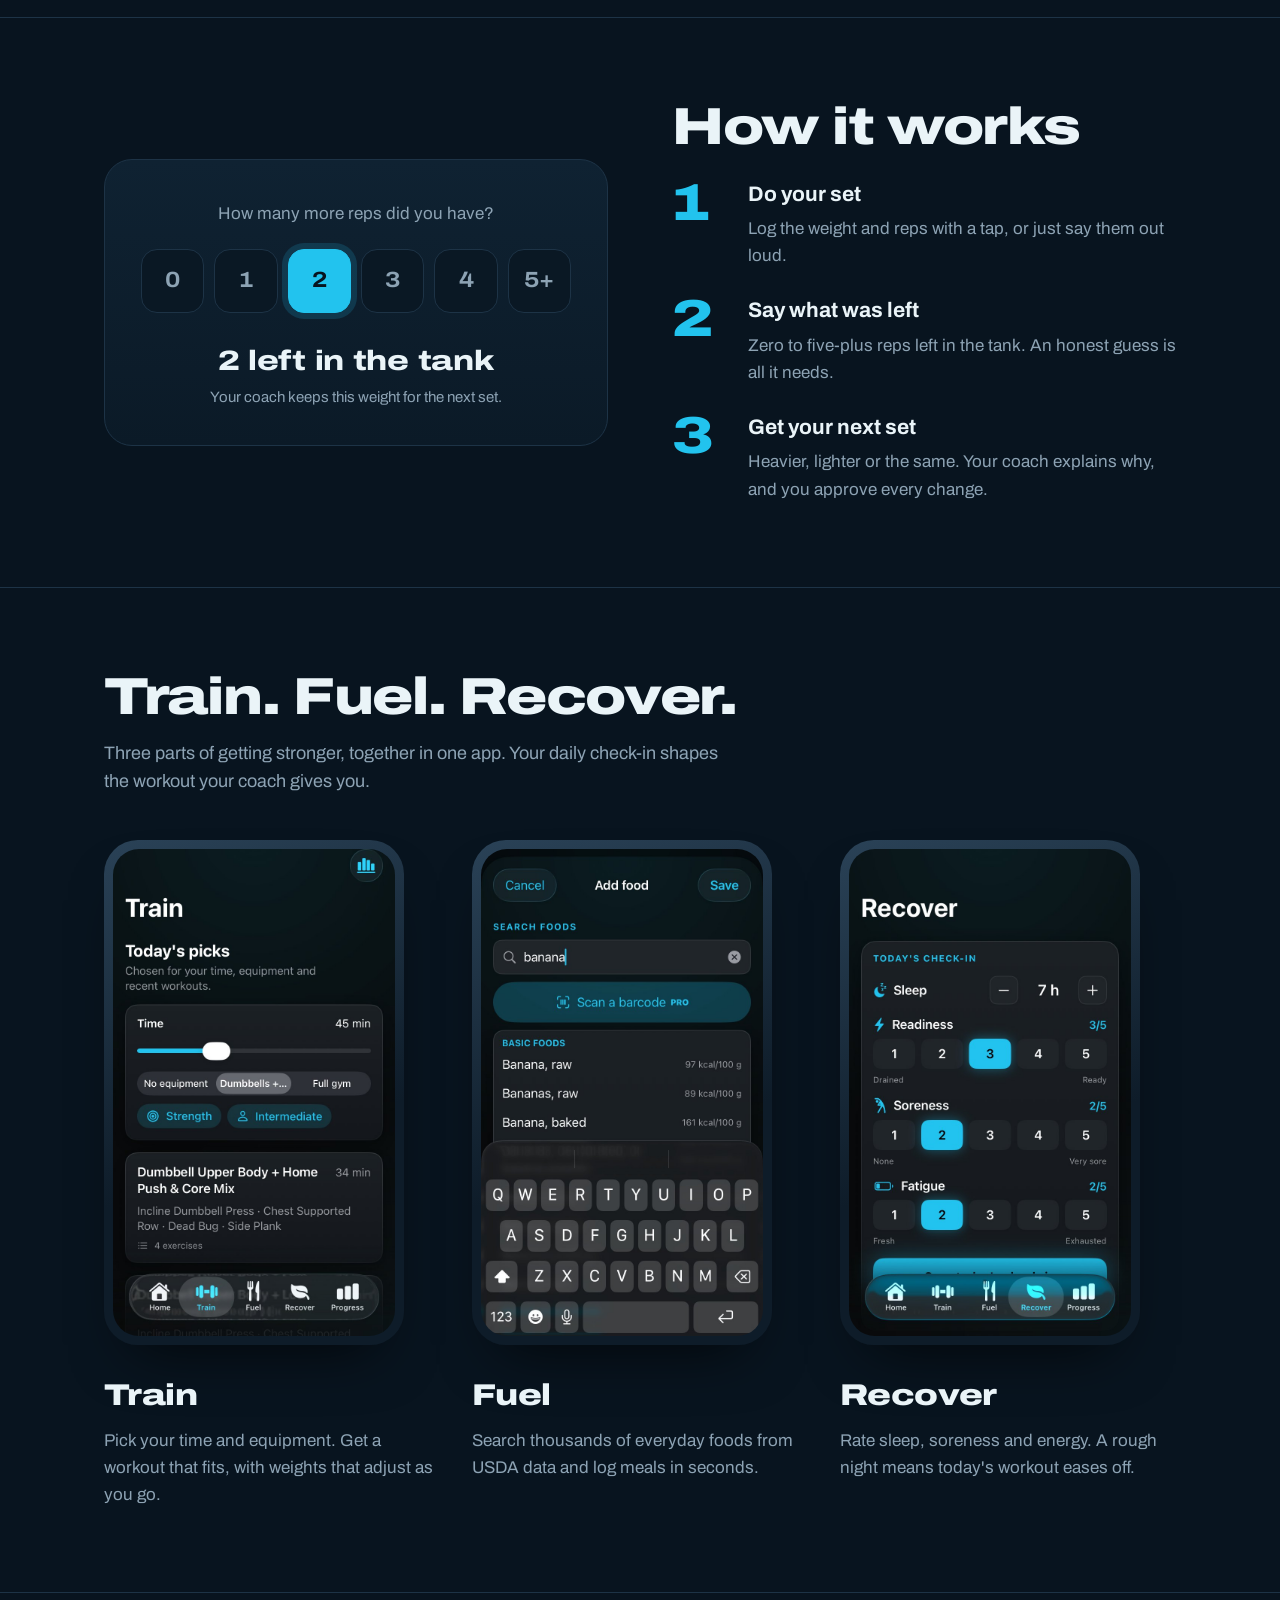
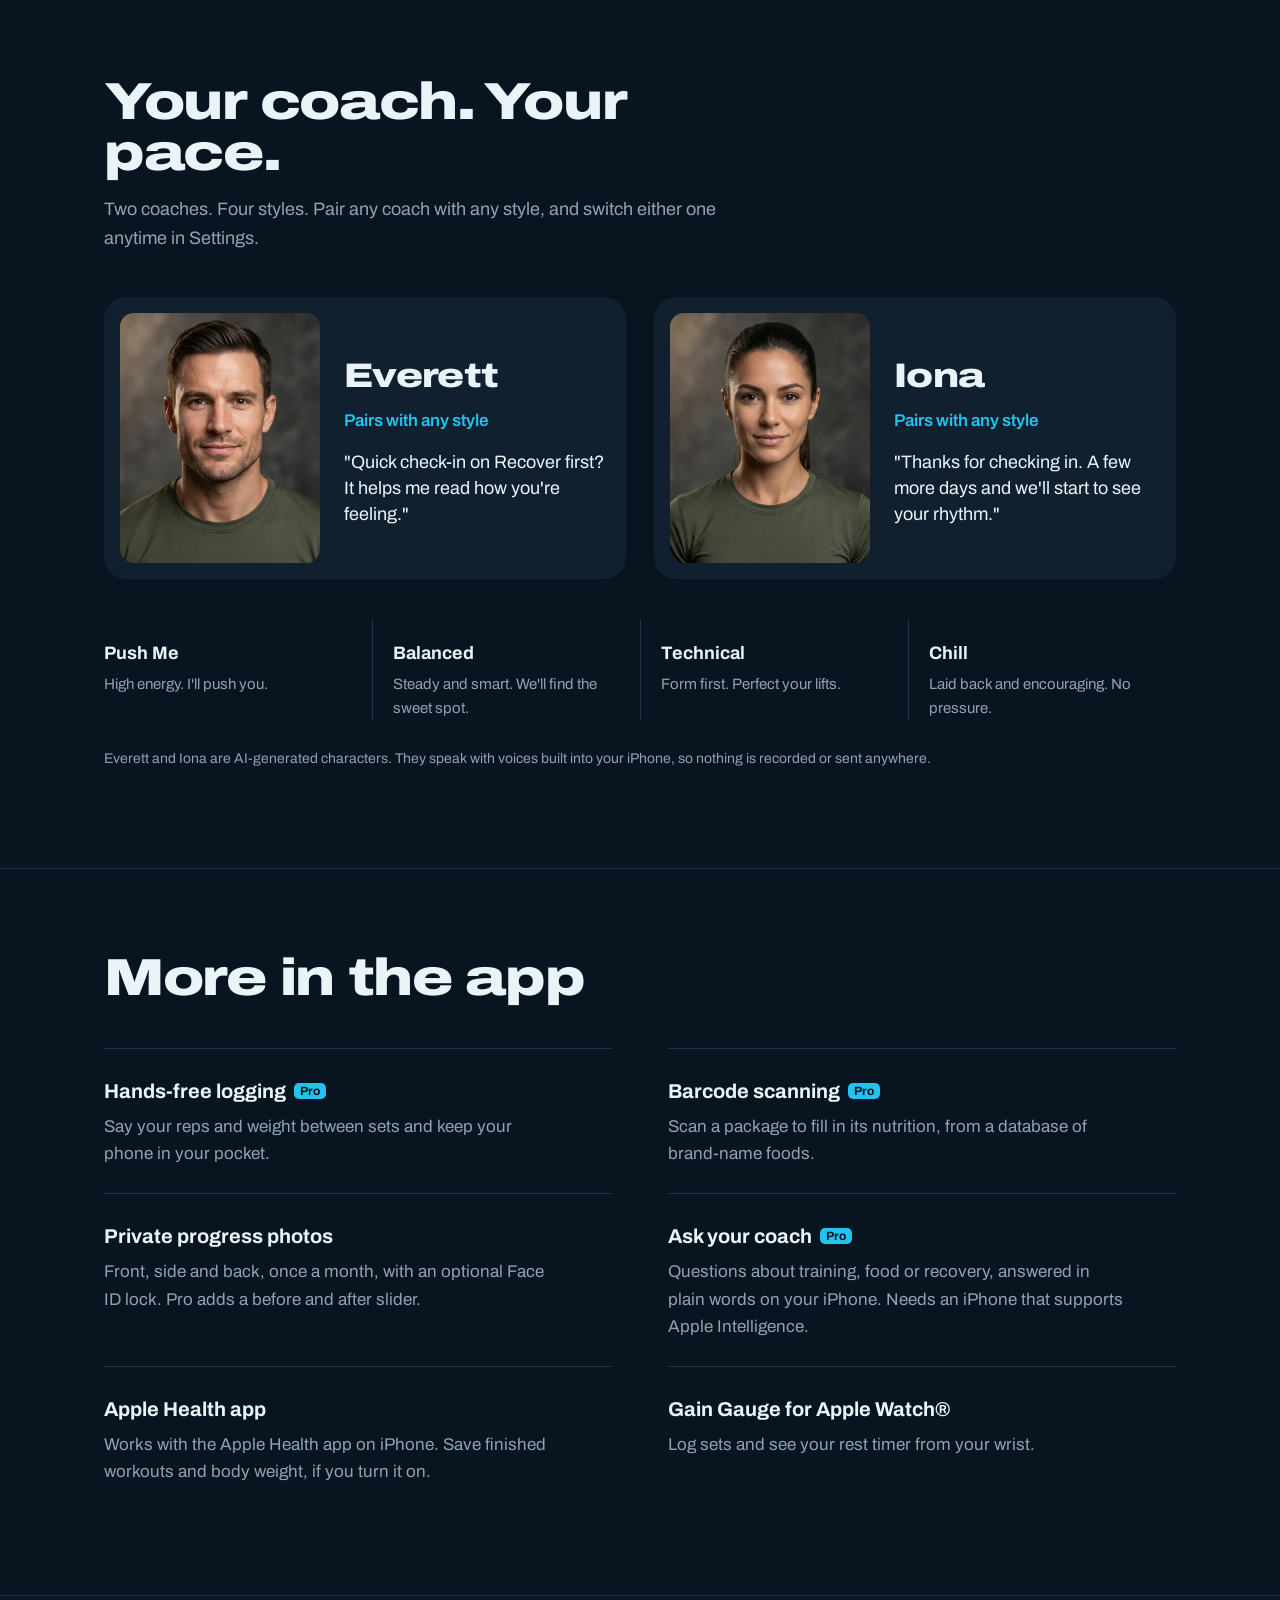
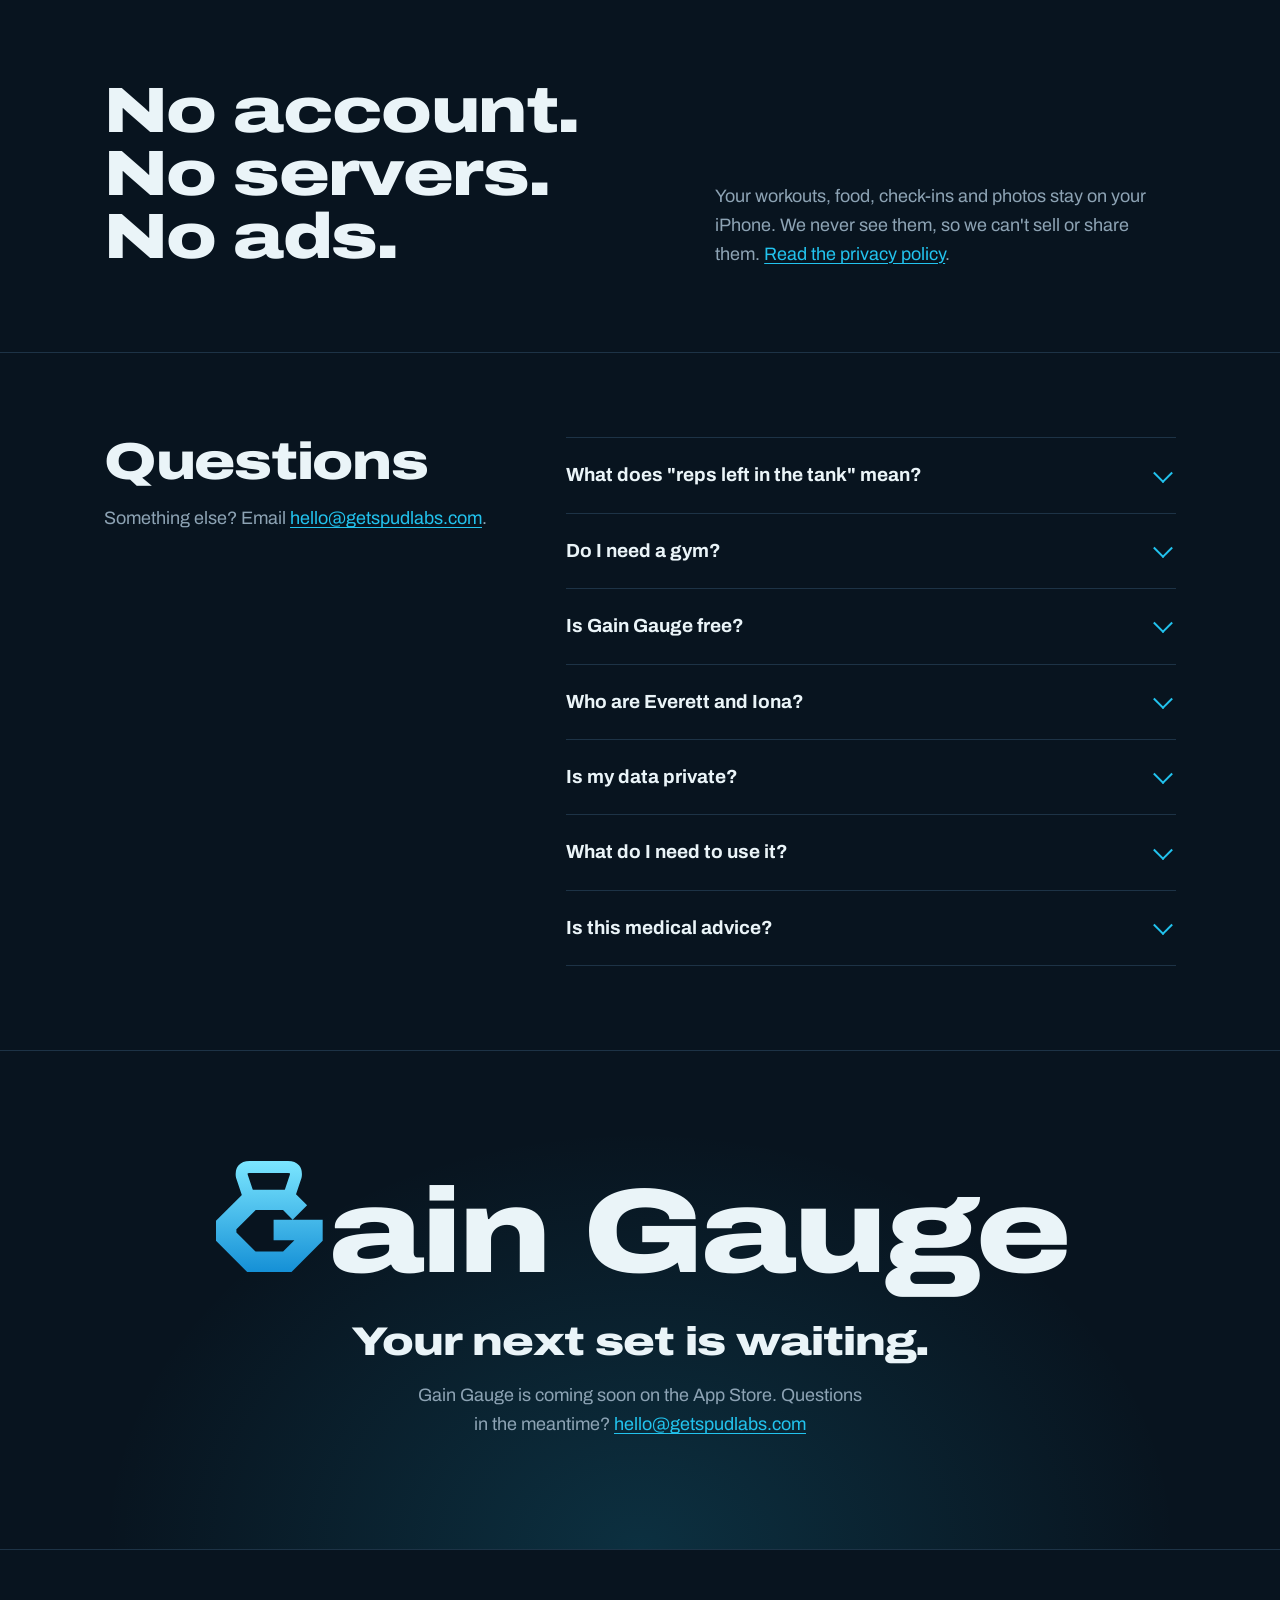
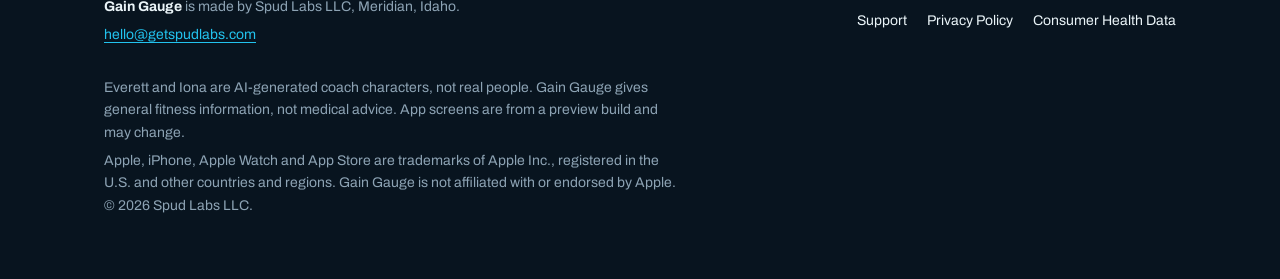
==== commit f0bfe6f4: "New section: Every kind of workout (8 types, setup, place, time)" ====
--- a/index.html
+++ b/index.html
@@ -4,7 +4,7 @@
 <meta name="description" content="Gain Gauge is a workout coach app. It coaches your workouts, tracks your food, and asks how you slept and how you feel, then adjusts today's workout to match. Made by Spud Labs LLC.">
 <meta name="theme-color" content="#08141F">
 <link rel="preload" href="fonts/archivo.woff2" as="font" type="font/woff2" crossorigin>
-<link rel="icon" href="favicon.svg" type="image/svg+xml"><link rel="stylesheet" href="style.css?v=20261120c"></head>
+<link rel="icon" href="favicon.svg" type="image/svg+xml"><link rel="stylesheet" href="style.css?v=20261121a"></head>
 <body>
 <div class="wrap"><div class="top">
   <a class="brand brand-wm" href="index.html" aria-label="Gain Gauge home"><span class="wordmark-sm"><span class="wm-g" aria-hidden="true"><svg viewBox="0 7.5 101.2 92.5"><defs><linearGradient id="ggh" gradientUnits="userSpaceOnUse" x1="0" y1="7.5" x2="0" y2="100"><stop offset="0" stop-color="#7BE6FF"/><stop offset="1" stop-color="#1590D6"/></linearGradient></defs><path d="M33 39.4 L26.5 20 Q25.5 12.5 33 12.5 H65 Q72.5 12.5 71.5 20 L65 39.4" fill="none" stroke="url(#ggh)" stroke-width="10" stroke-linejoin="round"/><path d="M74.9 50.4 L64.4 39.9 L34.5 39.9 L13.5 60.9 L13.5 70.5 L34.5 91.5 L64.4 91.5 L85.4 70.5 L85.4 65 L53 65" fill="none" stroke="url(#ggh)" stroke-width="17" stroke-miterlimit="6"/></svg></span><span aria-hidden="true">ain Gauge</span></span><small>by Spud Labs</small></a>
@@ -28,6 +28,25 @@
     </div>
   </div>
 </div>
+
+<section id="workouts"><div class="wrap">
+  <div class="section-head"><h2 class="display">Every kind of workout.</h2><p>Tell Gain Gauge your goal, your equipment and how much time you have. It builds the session from more than 200 exercises.</p></div>
+  <ul class="kinds">
+    <li><b>Strength</b><span>Barbell, dumbbell, cable and machine lifts</span></li>
+    <li><b>Bodyweight</b><span>No equipment, anywhere</span></li>
+    <li><b>Cardio</b><span>Bike, jump rope, runs and low-impact options</span></li>
+    <li><b>Conditioning</b><span>Circuits and intervals</span></li>
+    <li><b>Yoga</b><span>Mat sequences</span></li>
+    <li><b>Pilates</b><span>Mat flows</span></li>
+    <li><b>Mobility</b><span>Loosen up and move better</span></li>
+    <li><b>Core and balance</b><span>Stability and control</span></li>
+  </ul>
+  <div class="setups">
+    <p><b>Your setup</b>No equipment, dumbbells and a bench, or a full gym</p>
+    <p><b>Your place</b>At home, at the gym or outside</p>
+    <p><b>Your time</b>Pick how many minutes you have</p>
+  </div>
+</div></section>
 
 <section id="how"><div class="wrap how-grid">
   <div class="picker" role="img" aria-label="Reps left picker with 2 selected">
--- a/style.css
+++ b/style.css
@@ -226,3 +226,15 @@
 @media (max-width:520px){.coach{grid-template-columns:104px 1fr;gap:16px;align-items:start;padding:14px}.coach h3{font-size:26px}.coach .tag{margin:2px 0 10px;font-size:15px}.coach blockquote{font-size:16px}}
 @media (max-width:860px){.hero .first{margin-top:4px}.hero .cta-row{gap:6px 18px}}
 .portrait img{display:block}.duo .portrait{align-self:start}
+
+/* Every kind of workout */
+.kinds{list-style:none;margin:0;padding:0;display:grid;grid-template-columns:repeat(4,minmax(0,1fr));gap:14px}
+.kinds li{background:var(--steel);border:1px solid var(--rule);border-radius:18px;padding:22px 20px 20px}
+.kinds li::before{content:"";display:block;width:28px;height:3px;border-radius:2px;background:var(--ice);margin-bottom:14px}
+.kinds b{display:block;font-stretch:115%;font-weight:800;font-size:21px;letter-spacing:-.01em}
+.kinds span{display:block;color:var(--slate);font-size:15px;line-height:1.45;margin-top:6px}
+.setups{display:grid;grid-template-columns:repeat(3,minmax(0,1fr));gap:28px;margin-top:40px;padding-top:30px;border-top:1px solid var(--rule)}
+.setups p{margin:0;color:var(--slate);font-size:16px;line-height:1.5}
+.setups b{display:block;color:var(--frost);font-weight:700;font-size:17px;margin-bottom:4px}
+@media (max-width:900px){.kinds{grid-template-columns:repeat(2,minmax(0,1fr))}.setups{grid-template-columns:1fr;gap:18px}}
+@media (max-width:420px){.kinds{gap:10px}.kinds li{padding:16px 14px}.kinds b{font-size:18px}.kinds span{font-size:14px}}
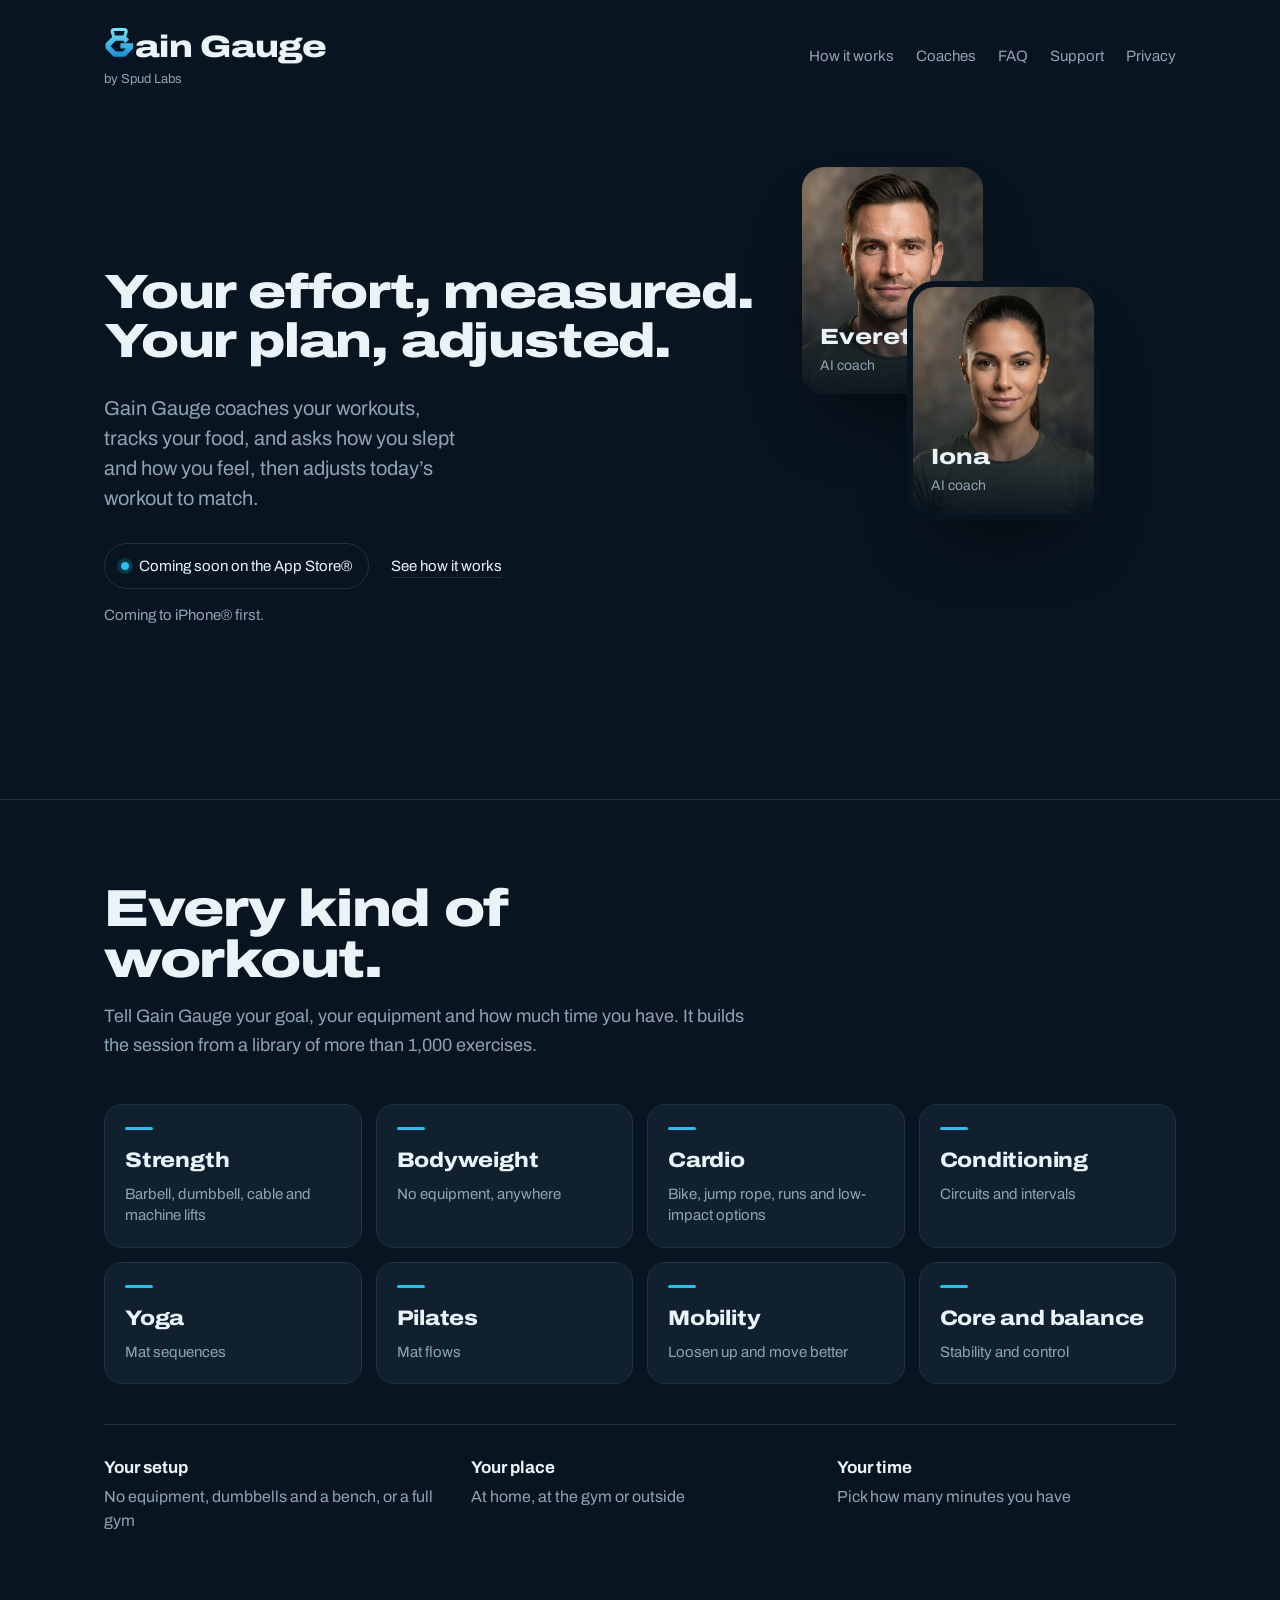
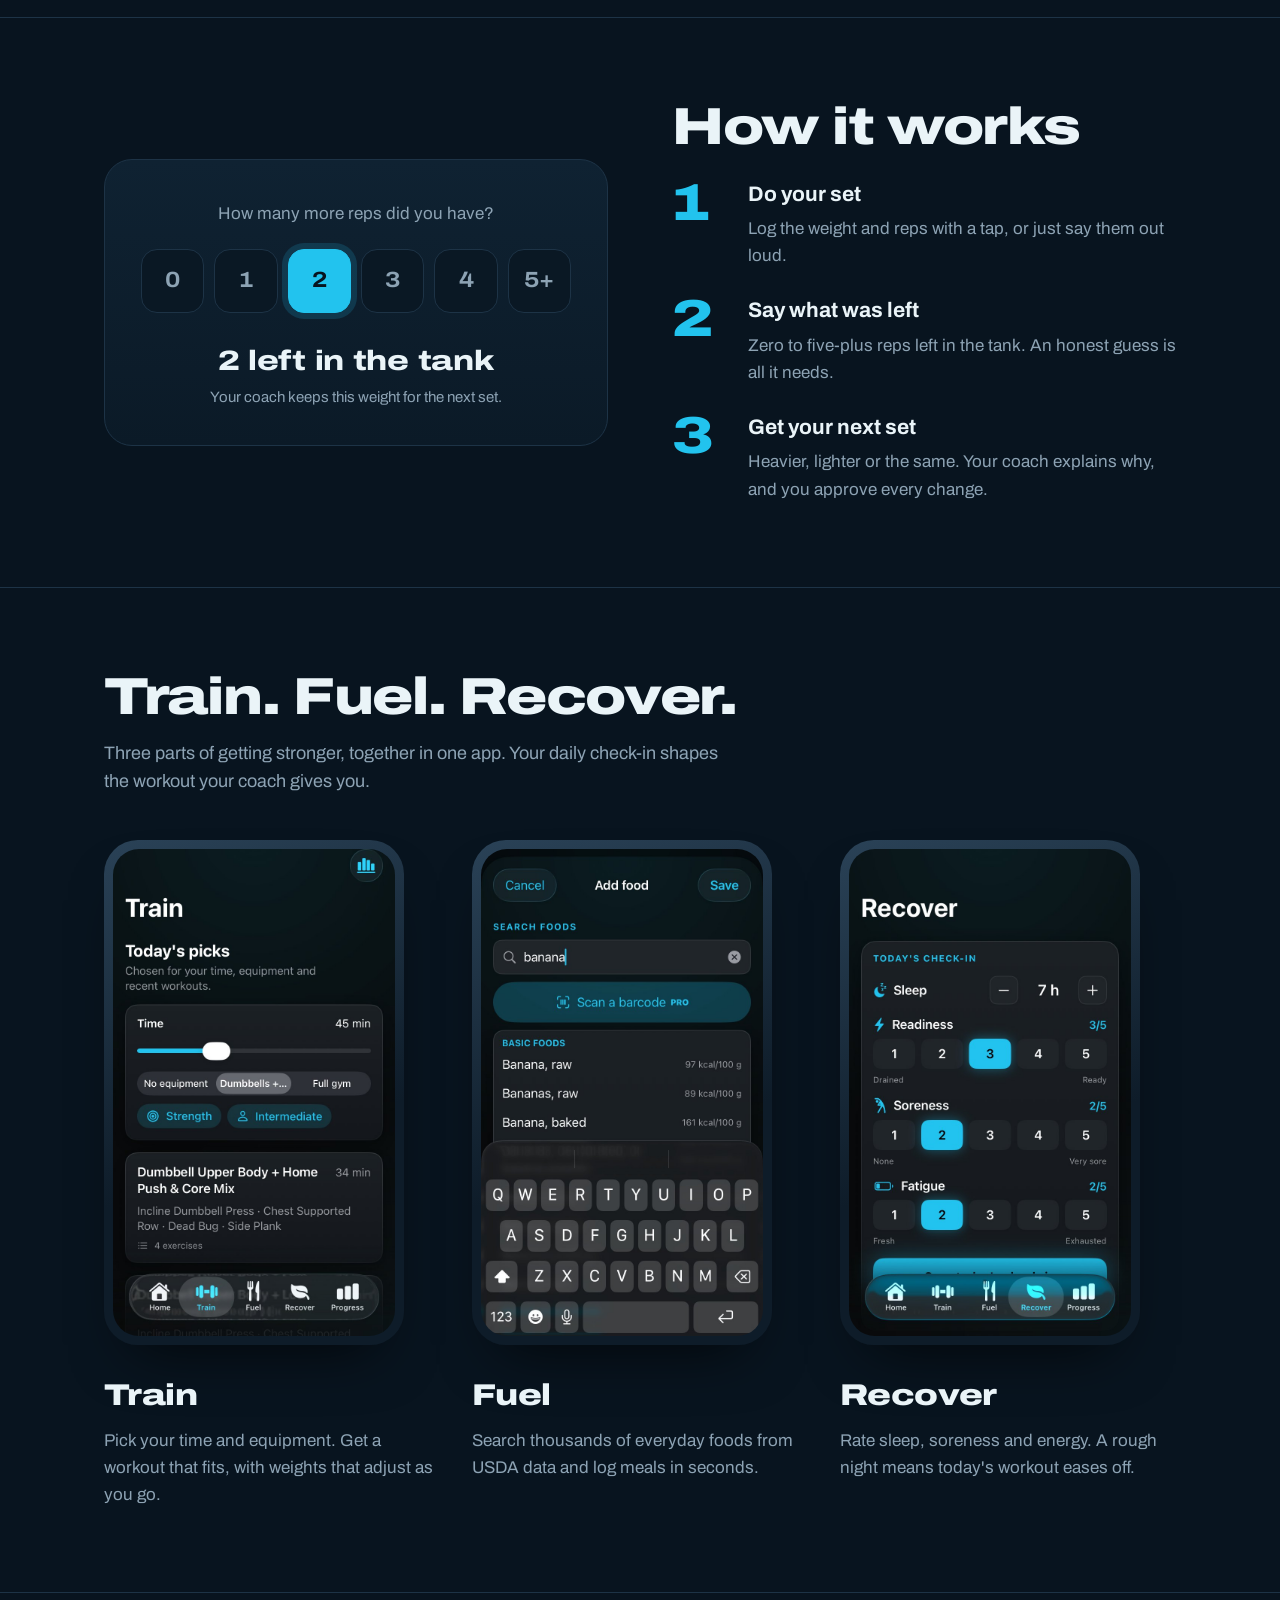
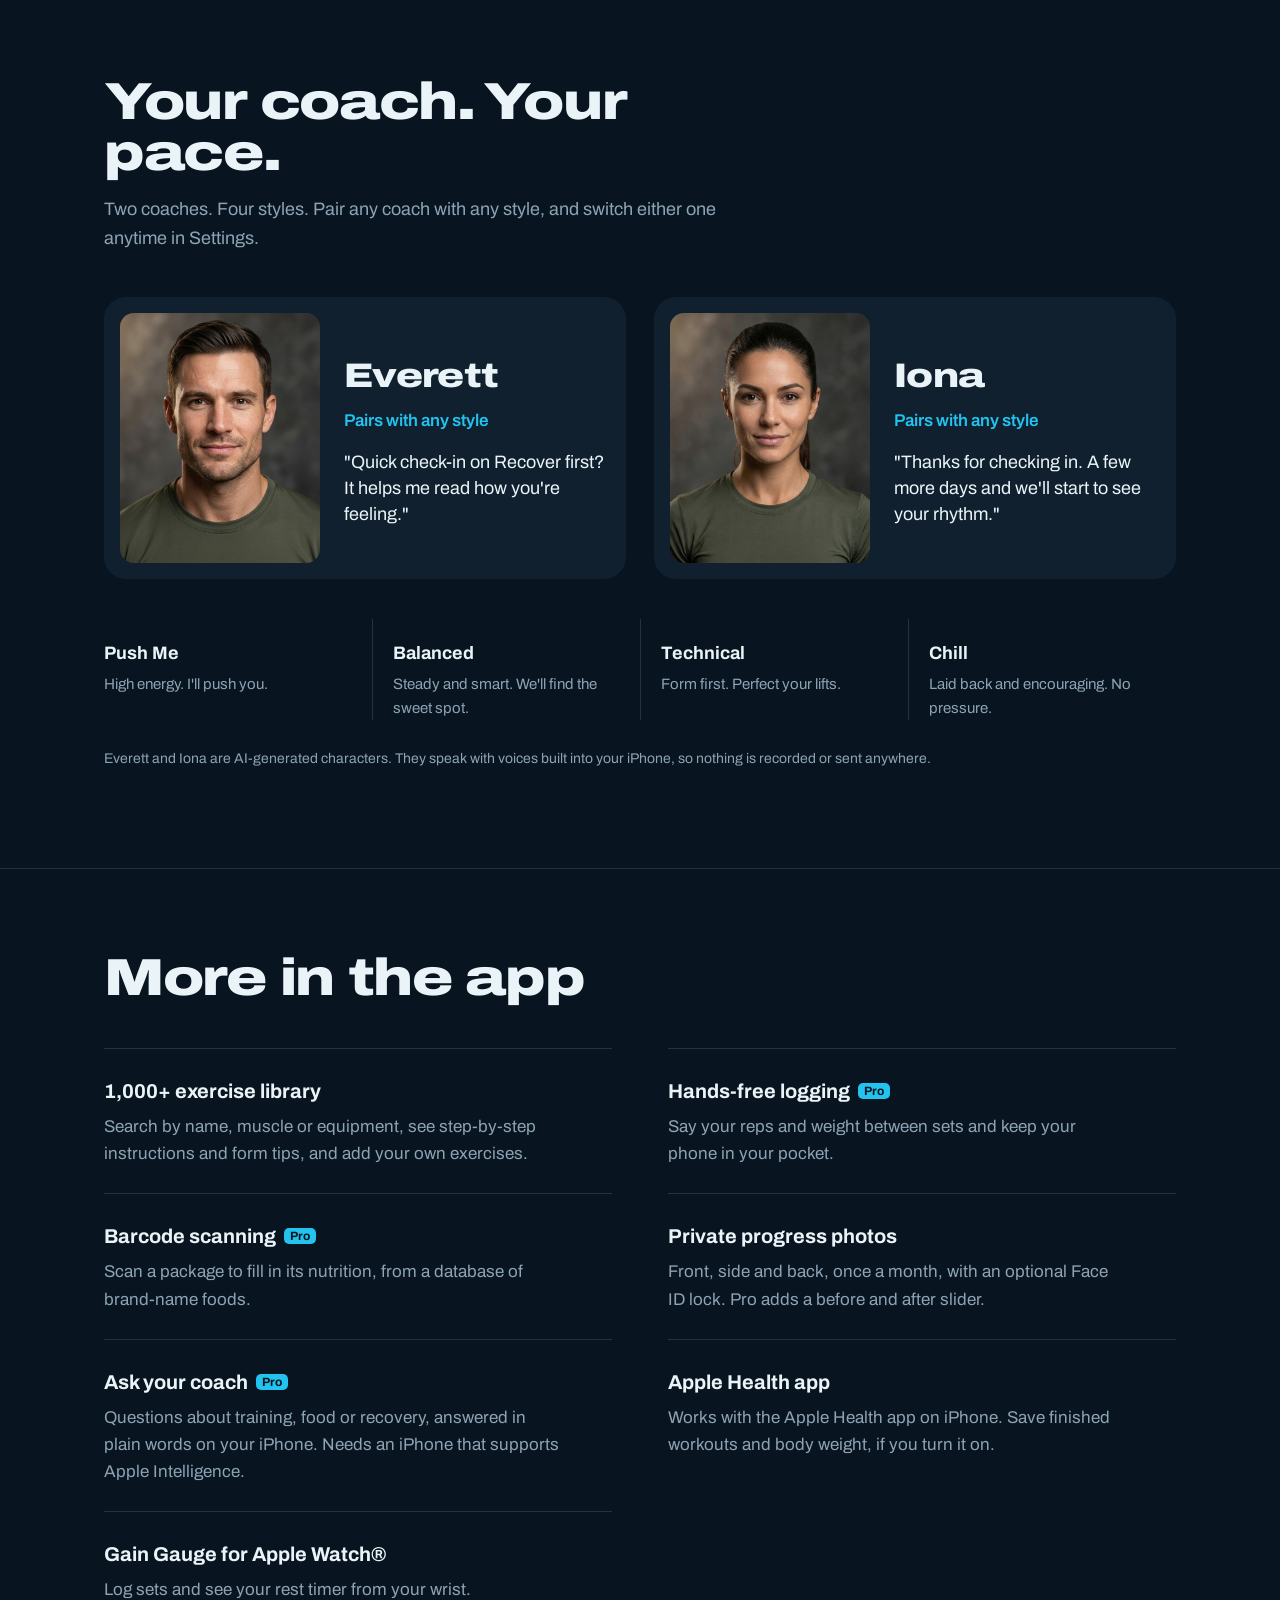
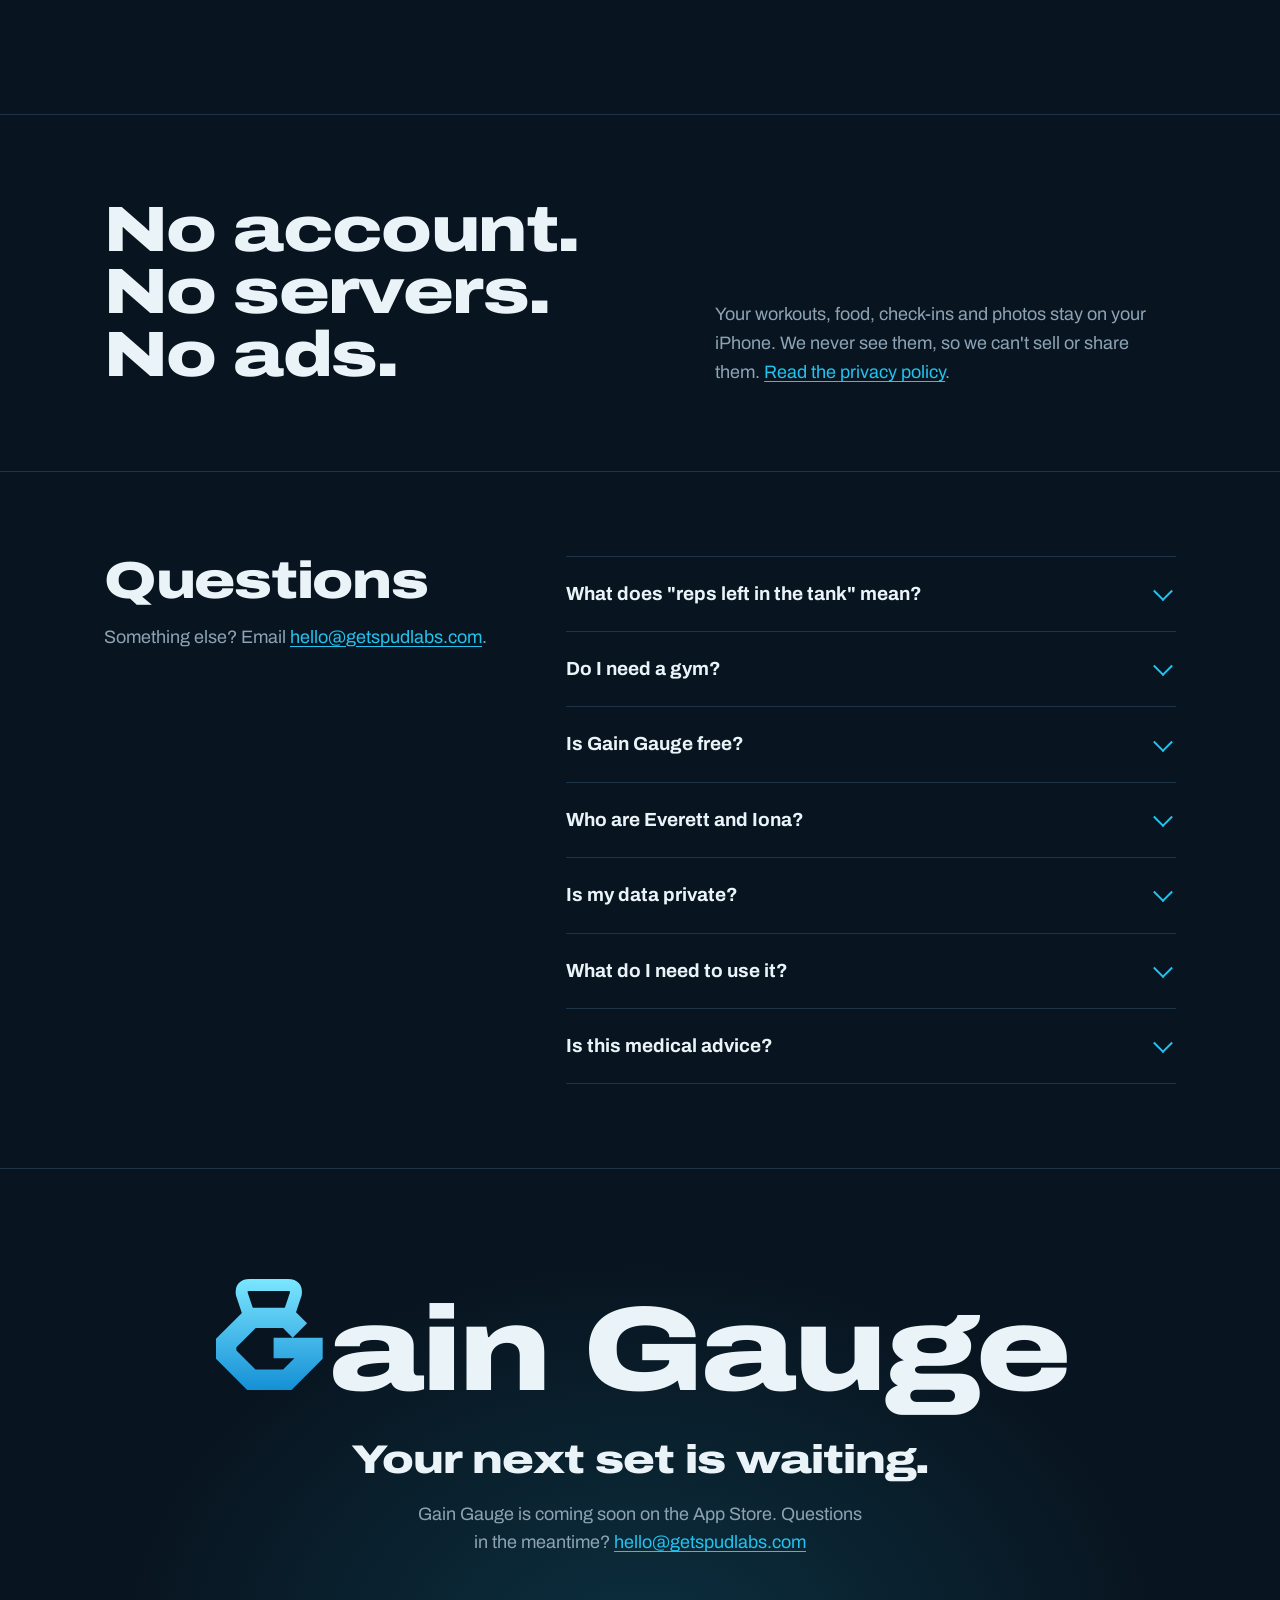
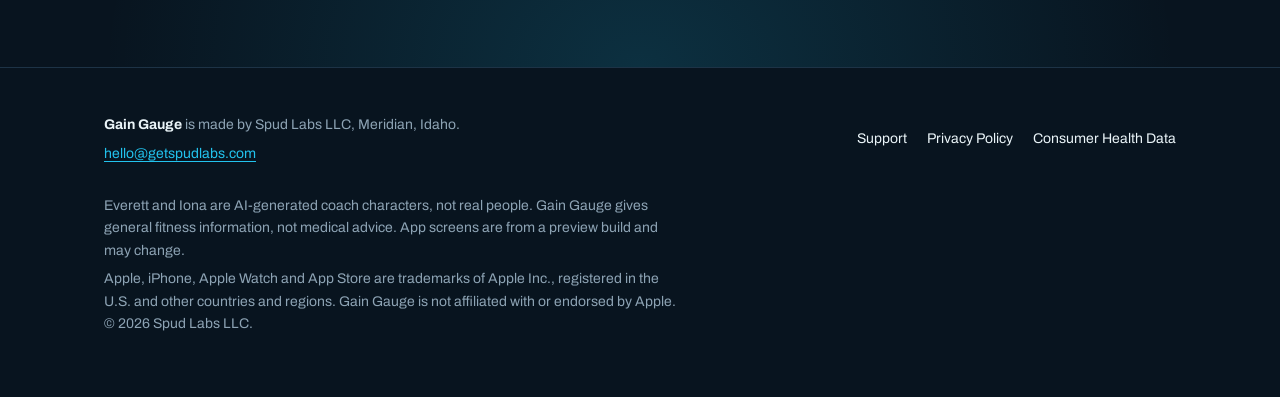
==== commit dffab136: "Site: 1,000+ exercise library (count and feature card)" ====
--- a/index.html
+++ b/index.html
@@ -30,7 +30,7 @@
 </div>
 
 <section id="workouts"><div class="wrap">
-  <div class="section-head"><h2 class="display">Every kind of workout.</h2><p>Tell Gain Gauge your goal, your equipment and how much time you have. It builds the session from more than 200 exercises.</p></div>
+  <div class="section-head"><h2 class="display">Every kind of workout.</h2><p>Tell Gain Gauge your goal, your equipment and how much time you have. It builds the session from a library of more than 1,000 exercises.</p></div>
   <ul class="kinds">
     <li><b>Strength</b><span>Barbell, dumbbell, cable and machine lifts</span></li>
     <li><b>Bodyweight</b><span>No equipment, anywhere</span></li>
@@ -96,6 +96,7 @@
 <section><div class="wrap">
   <div class="section-head"><h2 class="display">More in the app</h2></div>
   <dl class="features">
+      <div><dt>1,000+ exercise library</dt><dd>Search by name, muscle or equipment, see step-by-step instructions and form tips, and add your own exercises.</dd></div>
     <div><dt>Hands-free logging<span class="pro">Pro</span></dt><dd>Say your reps and weight between sets and keep your phone in your pocket.</dd></div>
     <div><dt>Barcode scanning<span class="pro">Pro</span></dt><dd>Scan a package to fill in its nutrition, from a database of brand-name foods.</dd></div>
     <div><dt>Private progress photos</dt><dd>Front, side and back, once a month, with an optional Face ID lock. Pro adds a before and after slider.</dd></div>
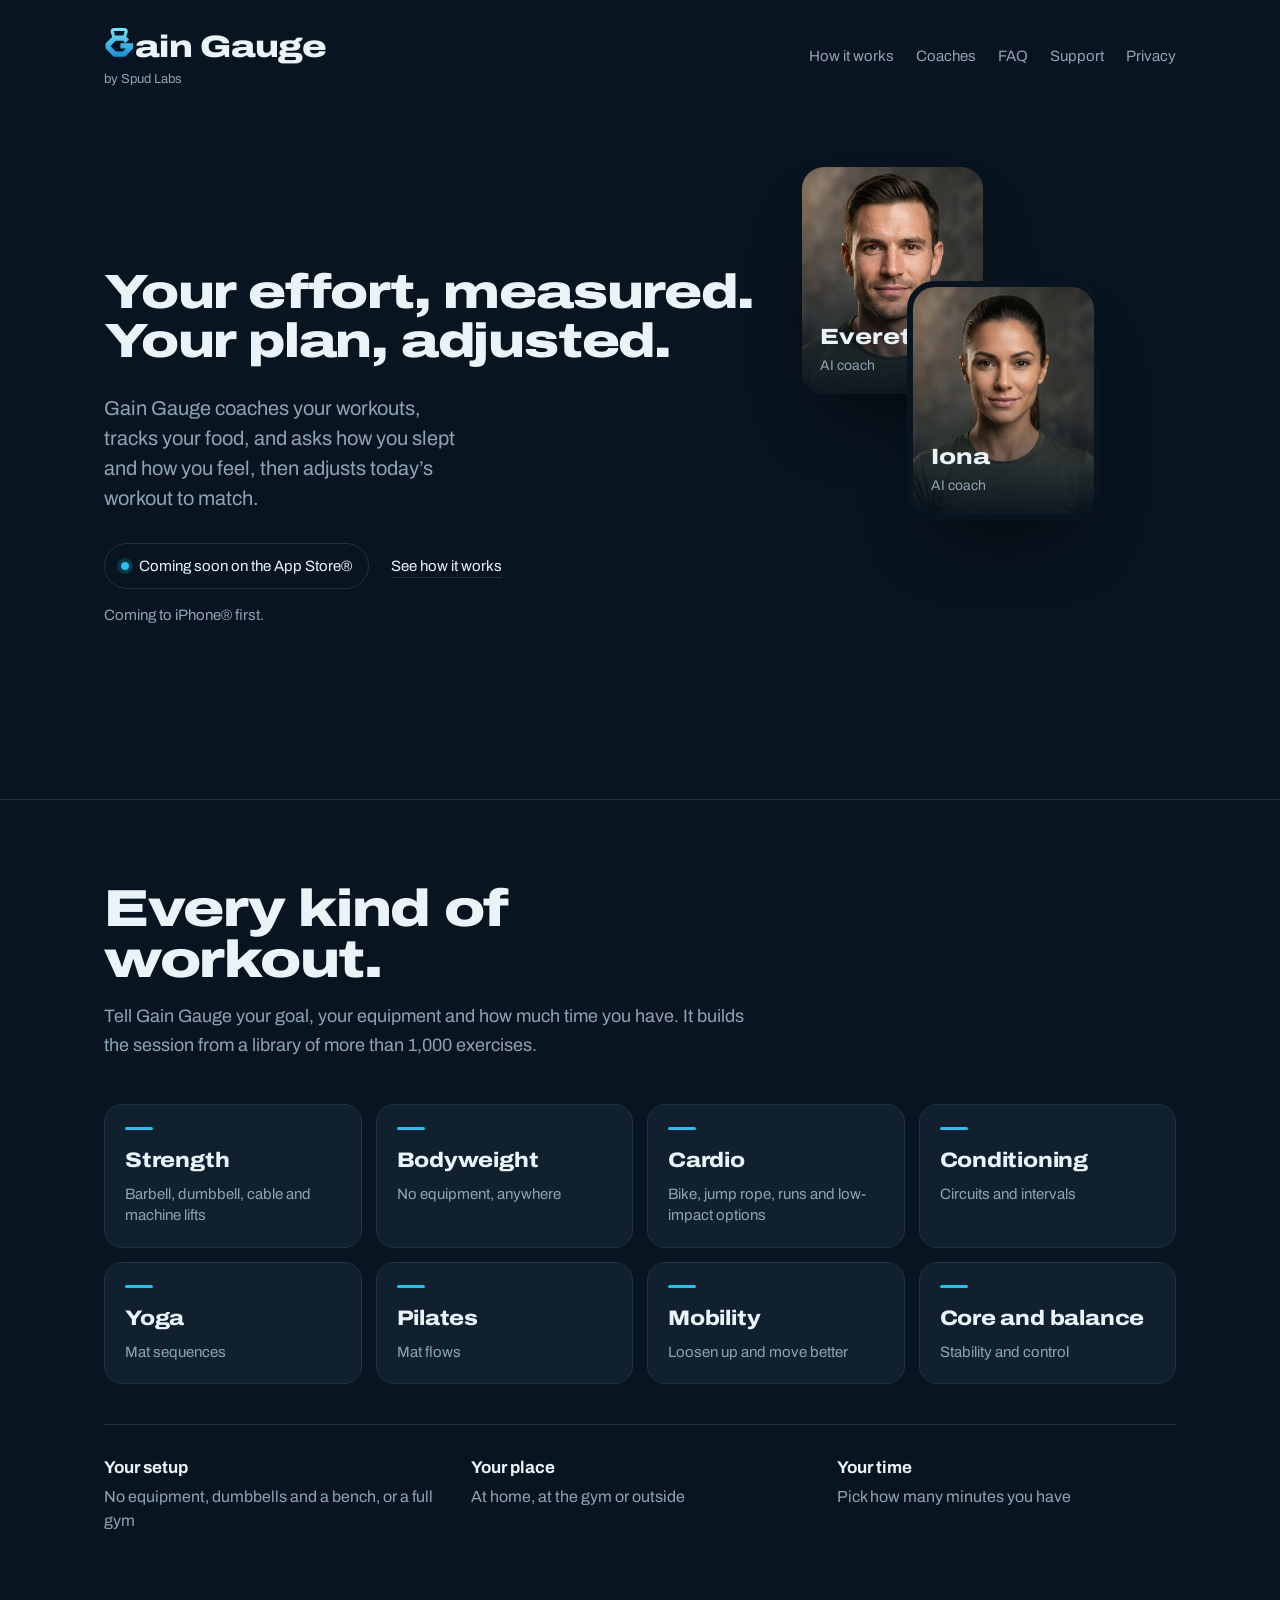
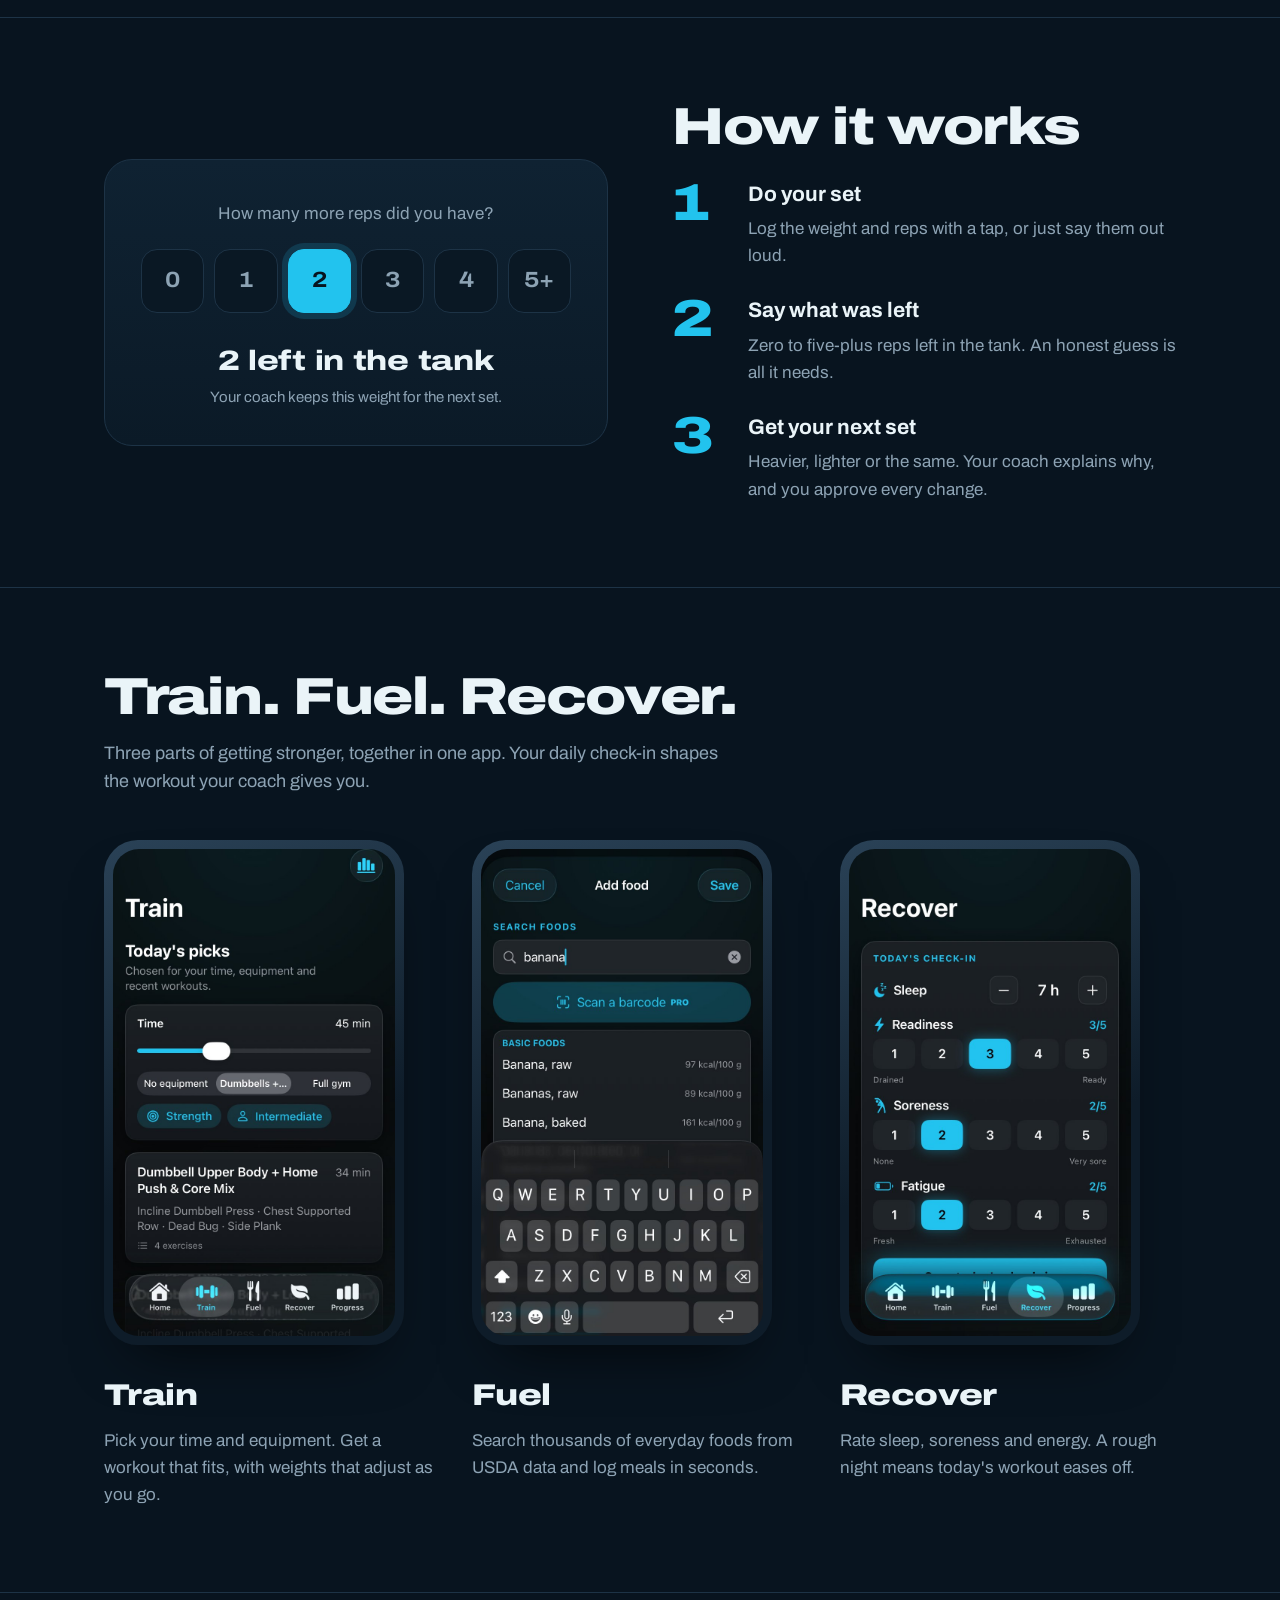
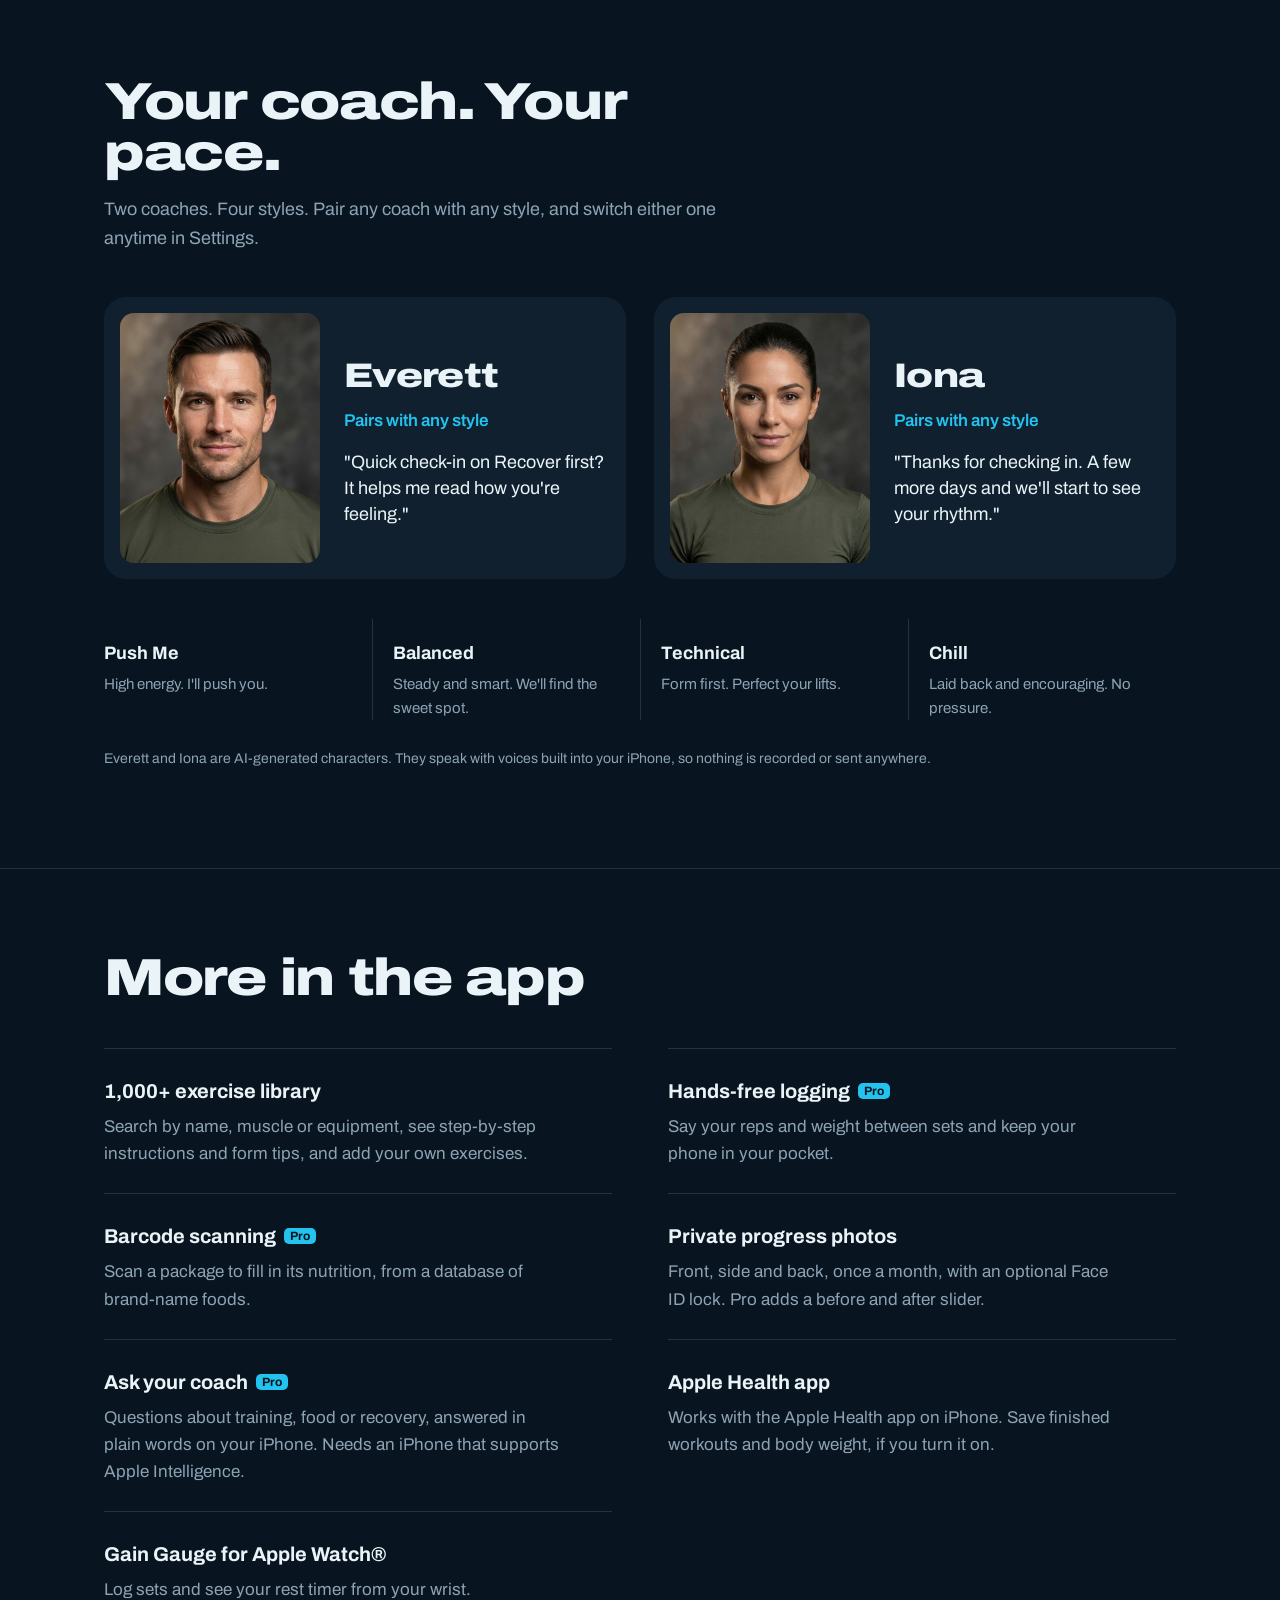
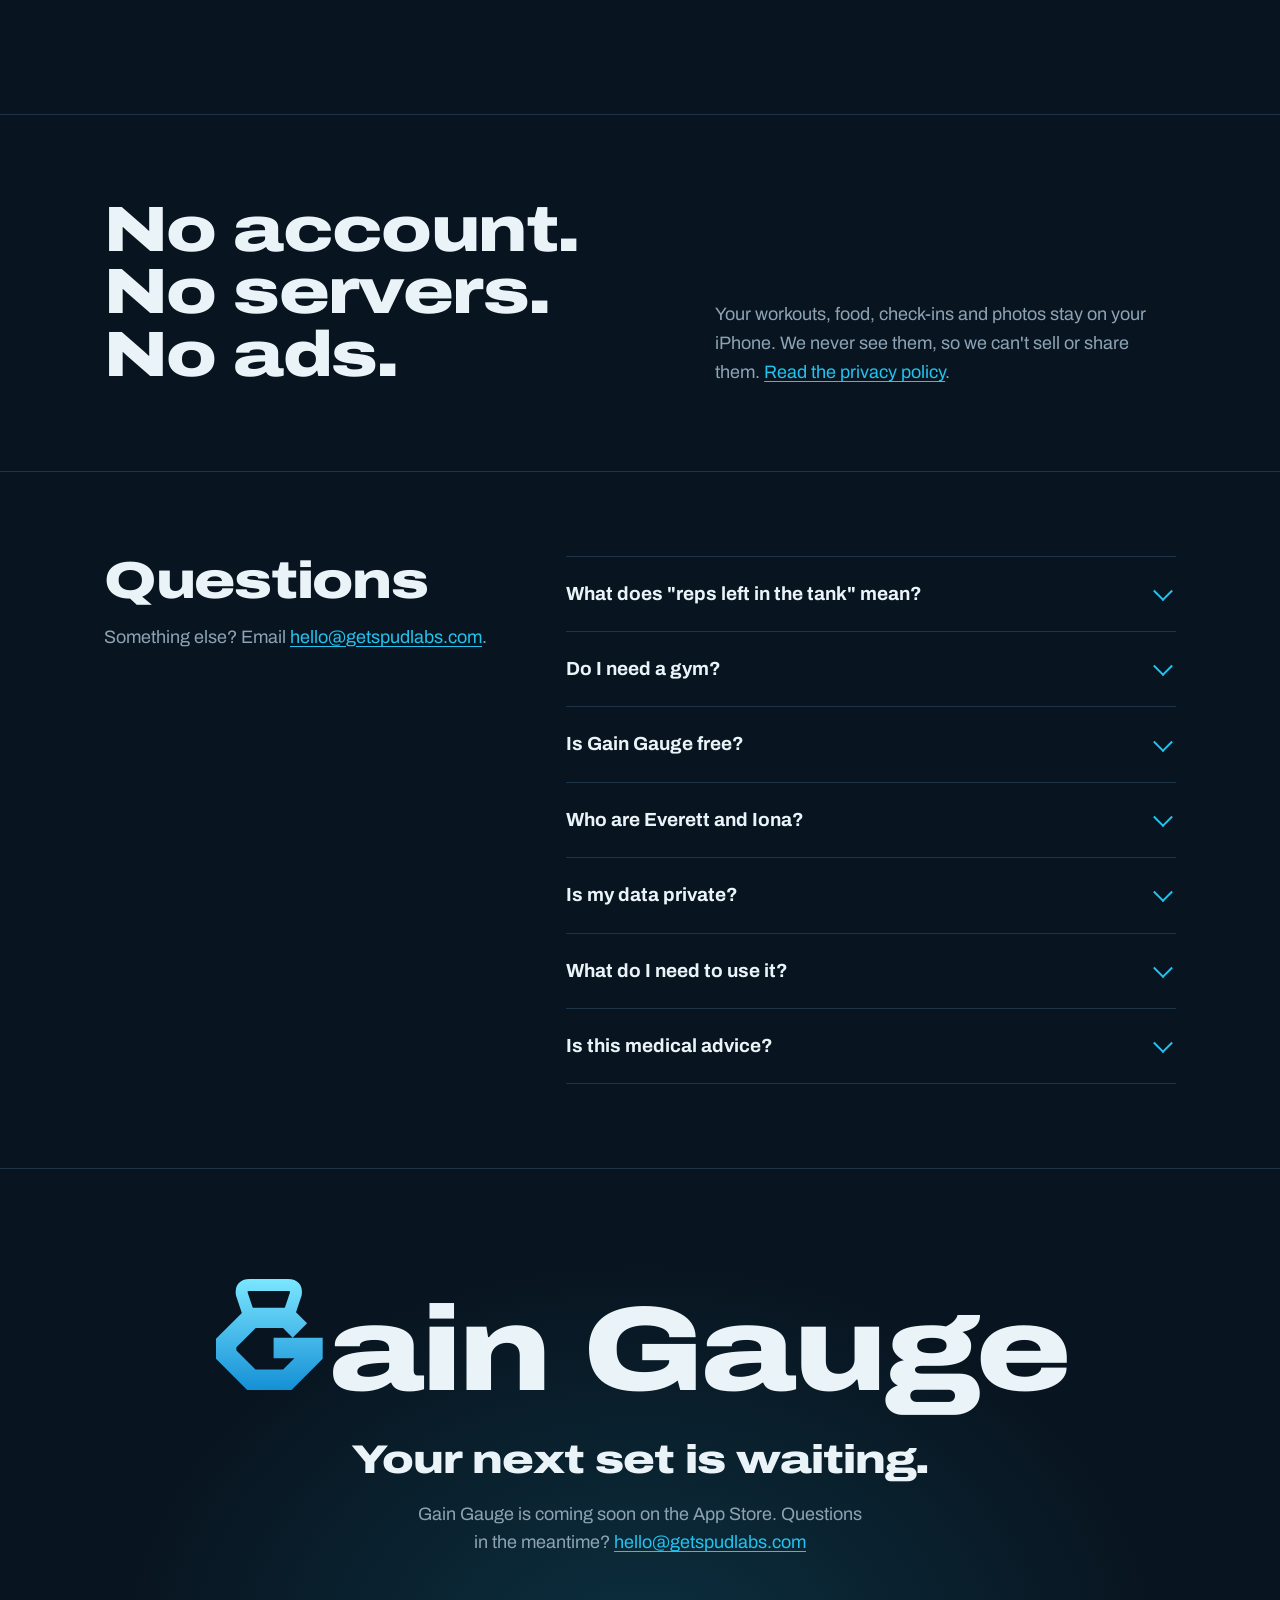
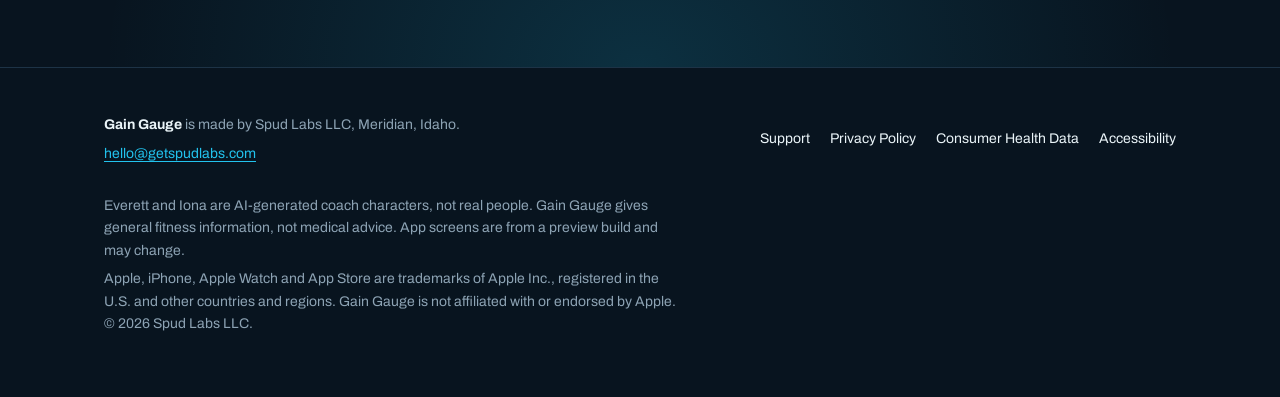
==== commit cf05cb21: "Add accessibility page and footer link on every page Co-Authored-By: Claude Opus 5.5 <noreply@anthro" ====
--- a/index.html
+++ b/index.html
@@ -137,7 +137,7 @@
       <p><strong style="color:var(--frost)">Gain Gauge</strong> is made by Spud Labs LLC, Meridian, Idaho.</p>
       <p><a href="mailto:hello@getspudlabs.com">hello@getspudlabs.com</a></p>
     </div>
-    <nav aria-label="Footer"><a href="support.html">Support</a><a href="privacy.html">Privacy Policy</a><a href="privacy.html#health-data">Consumer Health Data</a></nav>
+    <nav aria-label="Footer"><a href="support.html">Support</a><a href="privacy.html">Privacy Policy</a><a href="privacy.html#health-data">Consumer Health Data</a><a href="accessibility.html">Accessibility</a></nav>
   </div>
   <p style="margin-top:24px">Everett and Iona are AI-generated coach characters, not real people. Gain Gauge gives general fitness information, not medical advice. App screens are from a preview build and may change.</p>
   <p>Apple, iPhone, Apple Watch and App Store are trademarks of Apple Inc., registered in the U.S. and other countries and regions. Gain Gauge is not affiliated with or endorsed by Apple. &copy; 2026 Spud Labs LLC.</p>
